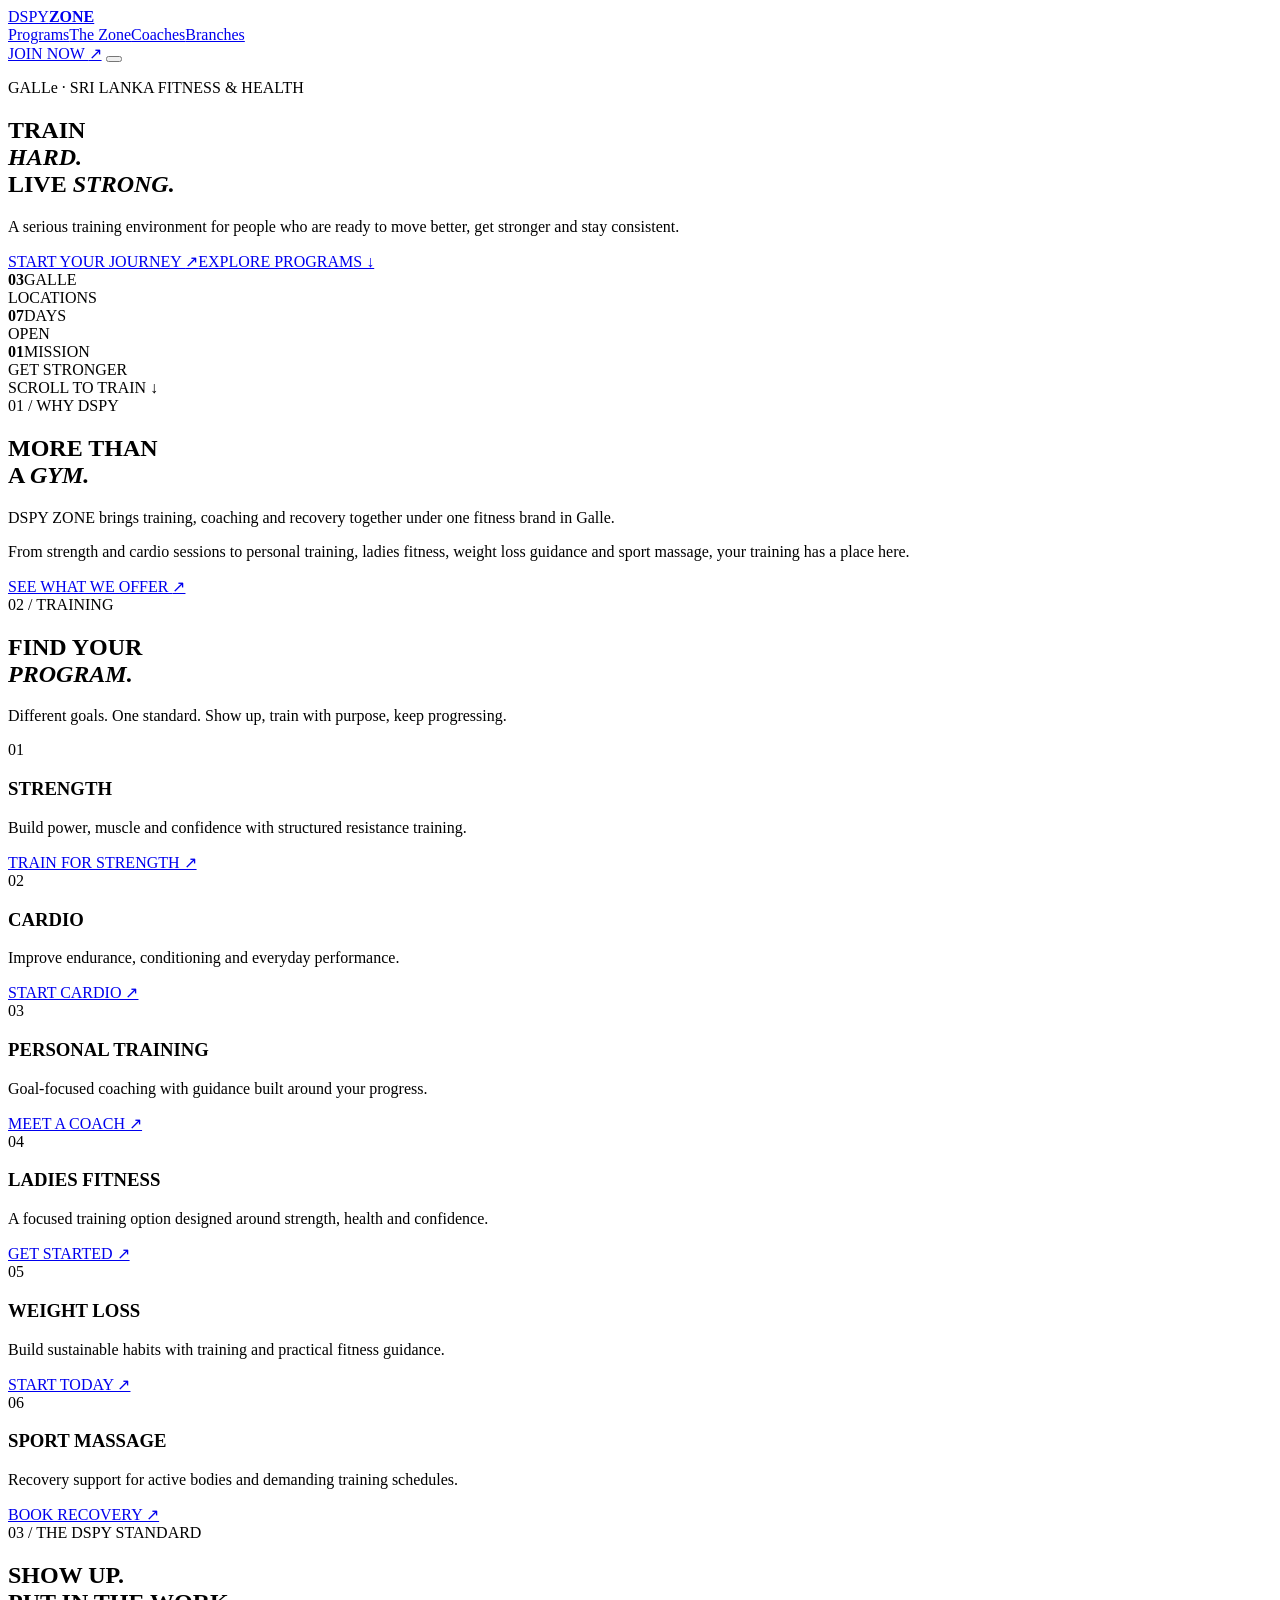
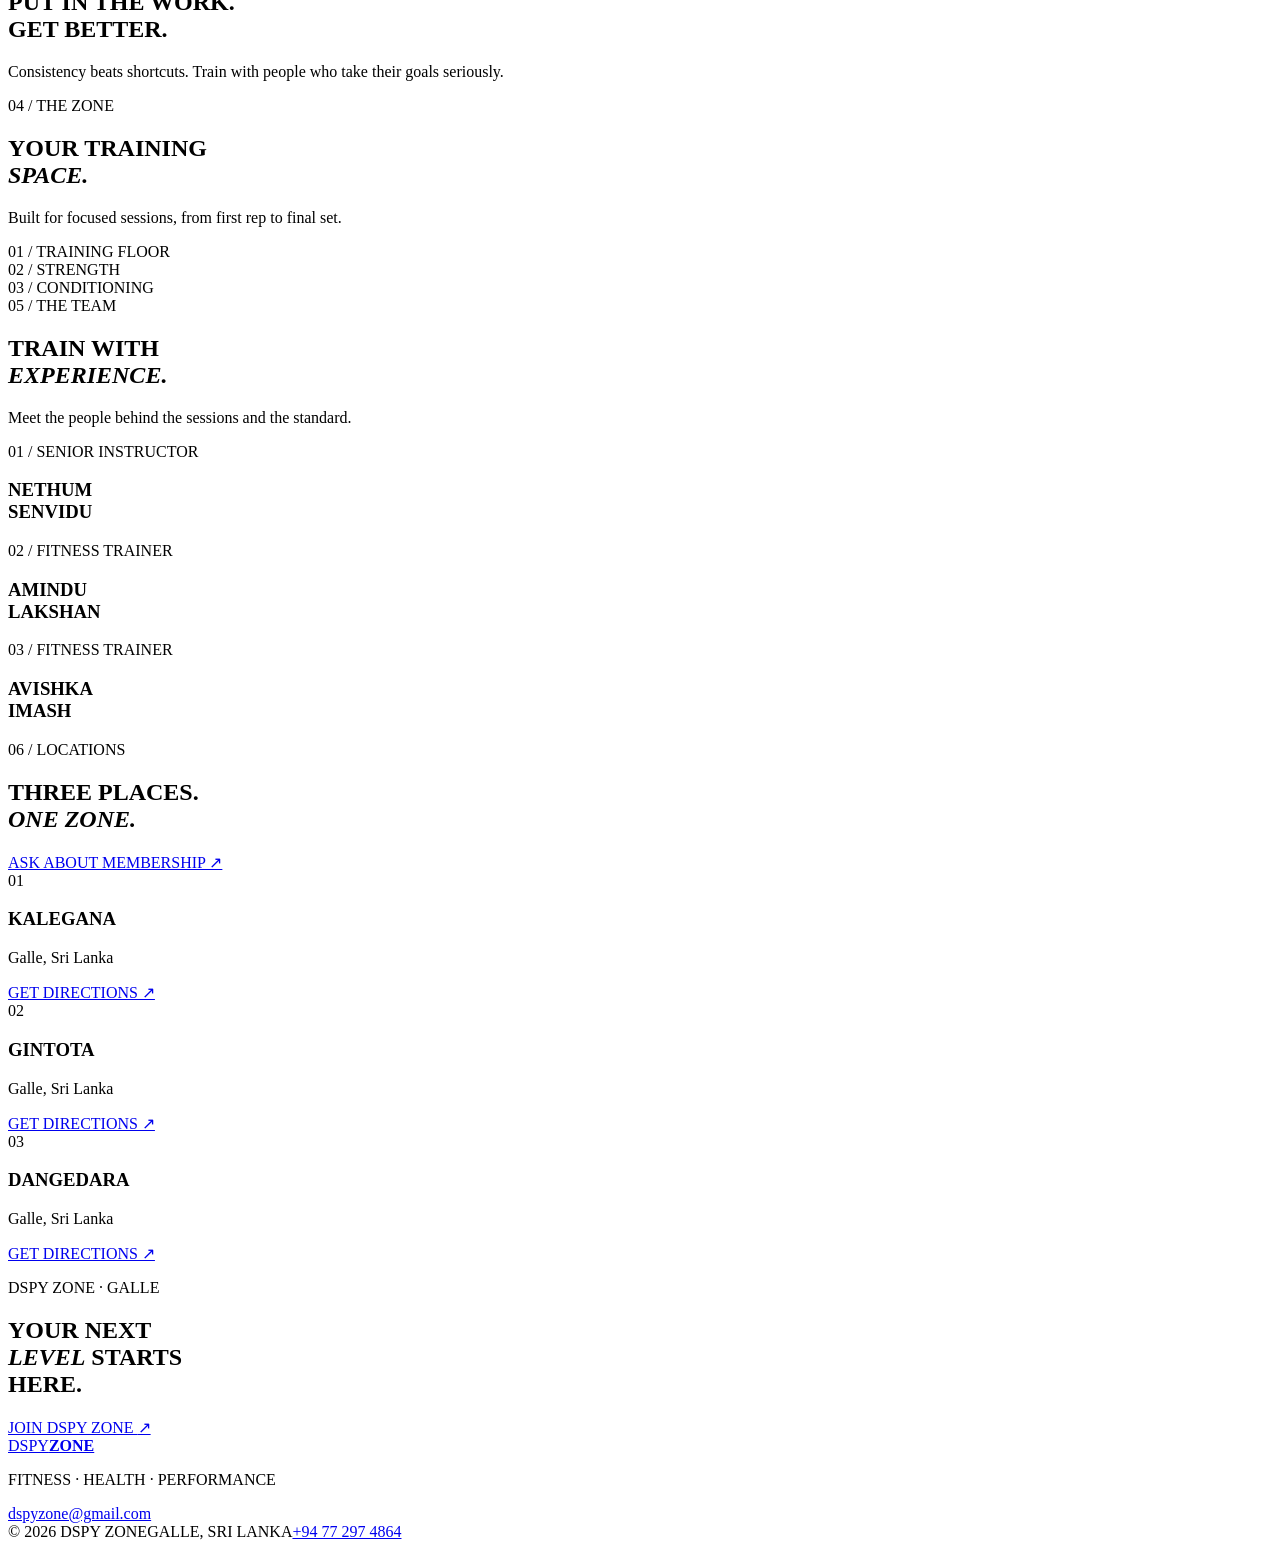
==== index.html @ 20c054a7 "Build DSPY ZONE modern fitness landing page" ====
<!DOCTYPE html>
<html lang="en">
<head>
  <meta charset="UTF-8" />
  <meta name="viewport" content="width=device-width, initial-scale=1.0" />
  <meta name="description" content="DSPY ZONE Fitness & Health Center in Galle. Strength training, personal training, cardio, ladies fitness and recovery." />
  <title>DSPY ZONE | Fitness & Performance</title>
  <link rel="preconnect" href="https://fonts.googleapis.com">
  <link rel="preconnect" href="https://fonts.gstatic.com" crossorigin>
  <link href="https://fonts.googleapis.com/css2?family=Barlow+Condensed:wght@400;500;600;700;800;900&family=Inter:wght@400;500;600;700&display=swap" rel="stylesheet">
  <link rel="stylesheet" href="style.css" />
</head>
<body>
  <header class="nav" id="nav">
    <a class="brand" href="#top" aria-label="DSPY ZONE home"><span>DSPY</span><b>ZONE</b></a>
    <nav class="nav-links" aria-label="Main navigation">
      <a href="#programs">Programs</a><a href="#zone">The Zone</a><a href="#coaches">Coaches</a><a href="#branches">Branches</a>
    </nav>
    <a class="nav-cta" href="https://wa.me/94772974864" target="_blank" rel="noreferrer">JOIN NOW <span>↗</span></a>
    <button class="menu" aria-label="Open menu"><span></span><span></span></button>
  </header>

  <main id="top">
    <section class="hero">
      <div class="hero-image"></div>
      <div class="hero-overlay"></div>
      <div class="hero-content">
        <p class="eyebrow reveal">GALLe · SRI LANKA <span></span> FITNESS & HEALTH</p>
        <h1 class="reveal">TRAIN<br><i>HARD.</i><br>LIVE <i>STRONG.</i></h1>
        <p class="hero-copy reveal">A serious training environment for people who are ready to move better, get stronger and stay consistent.</p>
        <div class="hero-actions reveal"><a class="btn btn-primary" href="https://wa.me/94772974864" target="_blank" rel="noreferrer">START YOUR JOURNEY <span>↗</span></a><a class="text-link" href="#programs">EXPLORE PROGRAMS ↓</a></div>
      </div>
      <div class="hero-bottom reveal">
        <div><strong>03</strong><span>GALLE<br>LOCATIONS</span></div><div><strong>07</strong><span>DAYS<br>OPEN</span></div><div><strong>01</strong><span>MISSION<br>GET STRONGER</span></div>
        <div class="scroll">SCROLL TO TRAIN <span>↓</span></div>
      </div>
    </section>

    <section class="intro section-pad">
      <div class="section-tag">01 / WHY DSPY</div>
      <div class="intro-grid">
        <h2>MORE THAN<br>A <em>GYM.</em></h2>
        <div><p class="lead">DSPY ZONE brings training, coaching and recovery together under one fitness brand in Galle.</p><p>From strength and cardio sessions to personal training, ladies fitness, weight loss guidance and sport massage, your training has a place here.</p><a class="arrow-link" href="#programs">SEE WHAT WE OFFER <span>↗</span></a></div>
      </div>
    </section>

    <section class="programs section-pad" id="programs">
      <div class="section-head"><div><div class="section-tag">02 / TRAINING</div><h2>FIND YOUR<br><em>PROGRAM.</em></h2></div><p>Different goals. One standard. Show up, train with purpose, keep progressing.</p></div>
      <div class="program-grid">
        <article class="program-card featured"><div class="program-bg bg-strength"></div><div class="program-num">01</div><div class="program-info"><h3>STRENGTH</h3><p>Build power, muscle and confidence with structured resistance training.</p><a href="https://wa.me/94772974864" target="_blank" rel="noreferrer">TRAIN FOR STRENGTH ↗</a></div></article>
        <article class="program-card"><div class="program-bg bg-cardio"></div><div class="program-num">02</div><div class="program-info"><h3>CARDIO</h3><p>Improve endurance, conditioning and everyday performance.</p><a href="https://wa.me/94772974864" target="_blank" rel="noreferrer">START CARDIO ↗</a></div></article>
        <article class="program-card"><div class="program-bg bg-personal"></div><div class="program-num">03</div><div class="program-info"><h3>PERSONAL TRAINING</h3><p>Goal-focused coaching with guidance built around your progress.</p><a href="https://wa.me/94772974864" target="_blank" rel="noreferrer">MEET A COACH ↗</a></div></article>
        <article class="program-card"><div class="program-bg bg-ladies"></div><div class="program-num">04</div><div class="program-info"><h3>LADIES FITNESS</h3><p>A focused training option designed around strength, health and confidence.</p><a href="https://wa.me/94772974864" target="_blank" rel="noreferrer">GET STARTED ↗</a></div></article>
        <article class="program-card"><div class="program-bg bg-weight"></div><div class="program-num">05</div><div class="program-info"><h3>WEIGHT LOSS</h3><p>Build sustainable habits with training and practical fitness guidance.</p><a href="https://wa.me/94772974864" target="_blank" rel="noreferrer">START TODAY ↗</a></div></article>
        <article class="program-card"><div class="program-bg bg-recovery"></div><div class="program-num">06</div><div class="program-info"><h3>SPORT MASSAGE</h3><p>Recovery support for active bodies and demanding training schedules.</p><a href="https://wa.me/94772974864" target="_blank" rel="noreferrer">BOOK RECOVERY ↗</a></div></article>
      </div>
    </section>

    <section class="manifesto"><div class="manifesto-inner"><div class="section-tag">03 / THE DSPY STANDARD</div><h2>SHOW UP.<br><span>PUT IN THE WORK.</span><br>GET BETTER.</h2><div class="manifesto-line"></div><p>Consistency beats shortcuts. Train with people who take their goals seriously.</p></div></section>

    <section class="zone section-pad" id="zone">
      <div class="section-head"><div><div class="section-tag">04 / THE ZONE</div><h2>YOUR TRAINING<br><em>SPACE.</em></h2></div><p>Built for focused sessions, from first rep to final set.</p></div>
      <div class="gallery"><div class="gallery-large image-gym-1"><span>01 / TRAINING FLOOR</span></div><div class="gallery-small image-gym-2"><span>02 / STRENGTH</span></div><div class="gallery-small image-gym-3"><span>03 / CONDITIONING</span></div></div>
    </section>

    <section class="coaches section-pad" id="coaches">
      <div class="section-head"><div><div class="section-tag">05 / THE TEAM</div><h2>TRAIN WITH<br><em>EXPERIENCE.</em></h2></div><p>Meet the people behind the sessions and the standard.</p></div>
      <div class="coach-grid">
        <article class="coach"><div class="coach-img coach-1"></div><div class="coach-meta"><span>01 / SENIOR INSTRUCTOR</span><h3>NETHUM<br>SENVIDU</h3></div></article>
        <article class="coach"><div class="coach-img coach-2"></div><div class="coach-meta"><span>02 / FITNESS TRAINER</span><h3>AMINDU<br>LAKSHAN</h3></div></article>
        <article class="coach"><div class="coach-img coach-3"></div><div class="coach-meta"><span>03 / FITNESS TRAINER</span><h3>AVISHKA<br>IMASH</h3></div></article>
      </div>
    </section>

    <section class="locations section-pad" id="branches"><div class="section-tag">06 / LOCATIONS</div><div class="locations-head"><h2>THREE PLACES.<br><em>ONE ZONE.</em></h2><a class="btn btn-primary" href="https://wa.me/94772974864" target="_blank" rel="noreferrer">ASK ABOUT MEMBERSHIP ↗</a></div><div class="location-list"><div><span>01</span><h3>KALEGANA</h3><p>Galle, Sri Lanka</p><a href="https://www.google.com/maps/search/?api=1&query=DSPY%20ZONE%20Kalegana%20Galle" target="_blank" rel="noreferrer">GET DIRECTIONS ↗</a></div><div><span>02</span><h3>GINTOTA</h3><p>Galle, Sri Lanka</p><a href="https://www.google.com/maps/search/?api=1&query=DSPY%20ZONE%20Gintota%20Galle" target="_blank" rel="noreferrer">GET DIRECTIONS ↗</a></div><div><span>03</span><h3>DANGEDARA</h3><p>Galle, Sri Lanka</p><a href="https://www.google.com/maps/search/?api=1&query=DSPY%20ZONE%20Dangedara%20Galle" target="_blank" rel="noreferrer">GET DIRECTIONS ↗</a></div></div></section>

    <section class="cta"><div class="cta-bg"></div><div class="cta-inner"><p class="eyebrow">DSPY ZONE · GALLE</p><h2>YOUR NEXT<br><em>LEVEL</em> STARTS<br>HERE.</h2><a class="btn btn-primary" href="https://wa.me/94772974864" target="_blank" rel="noreferrer">JOIN DSPY ZONE <span>↗</span></a></div></section>
  </main>

  <footer><div class="footer-top"><a class="brand" href="#top"><span>DSPY</span><b>ZONE</b></a><p>FITNESS · HEALTH · PERFORMANCE</p><a href="mailto:dspyzone@gmail.com">dspyzone@gmail.com</a></div><div class="footer-bottom"><span>© 2026 DSPY ZONE</span><span>GALLE, SRI LANKA</span><a href="tel:+94772974864">+94 77 297 4864</a></div></footer>
  <script src="script.js"></script>
</body>
</html>
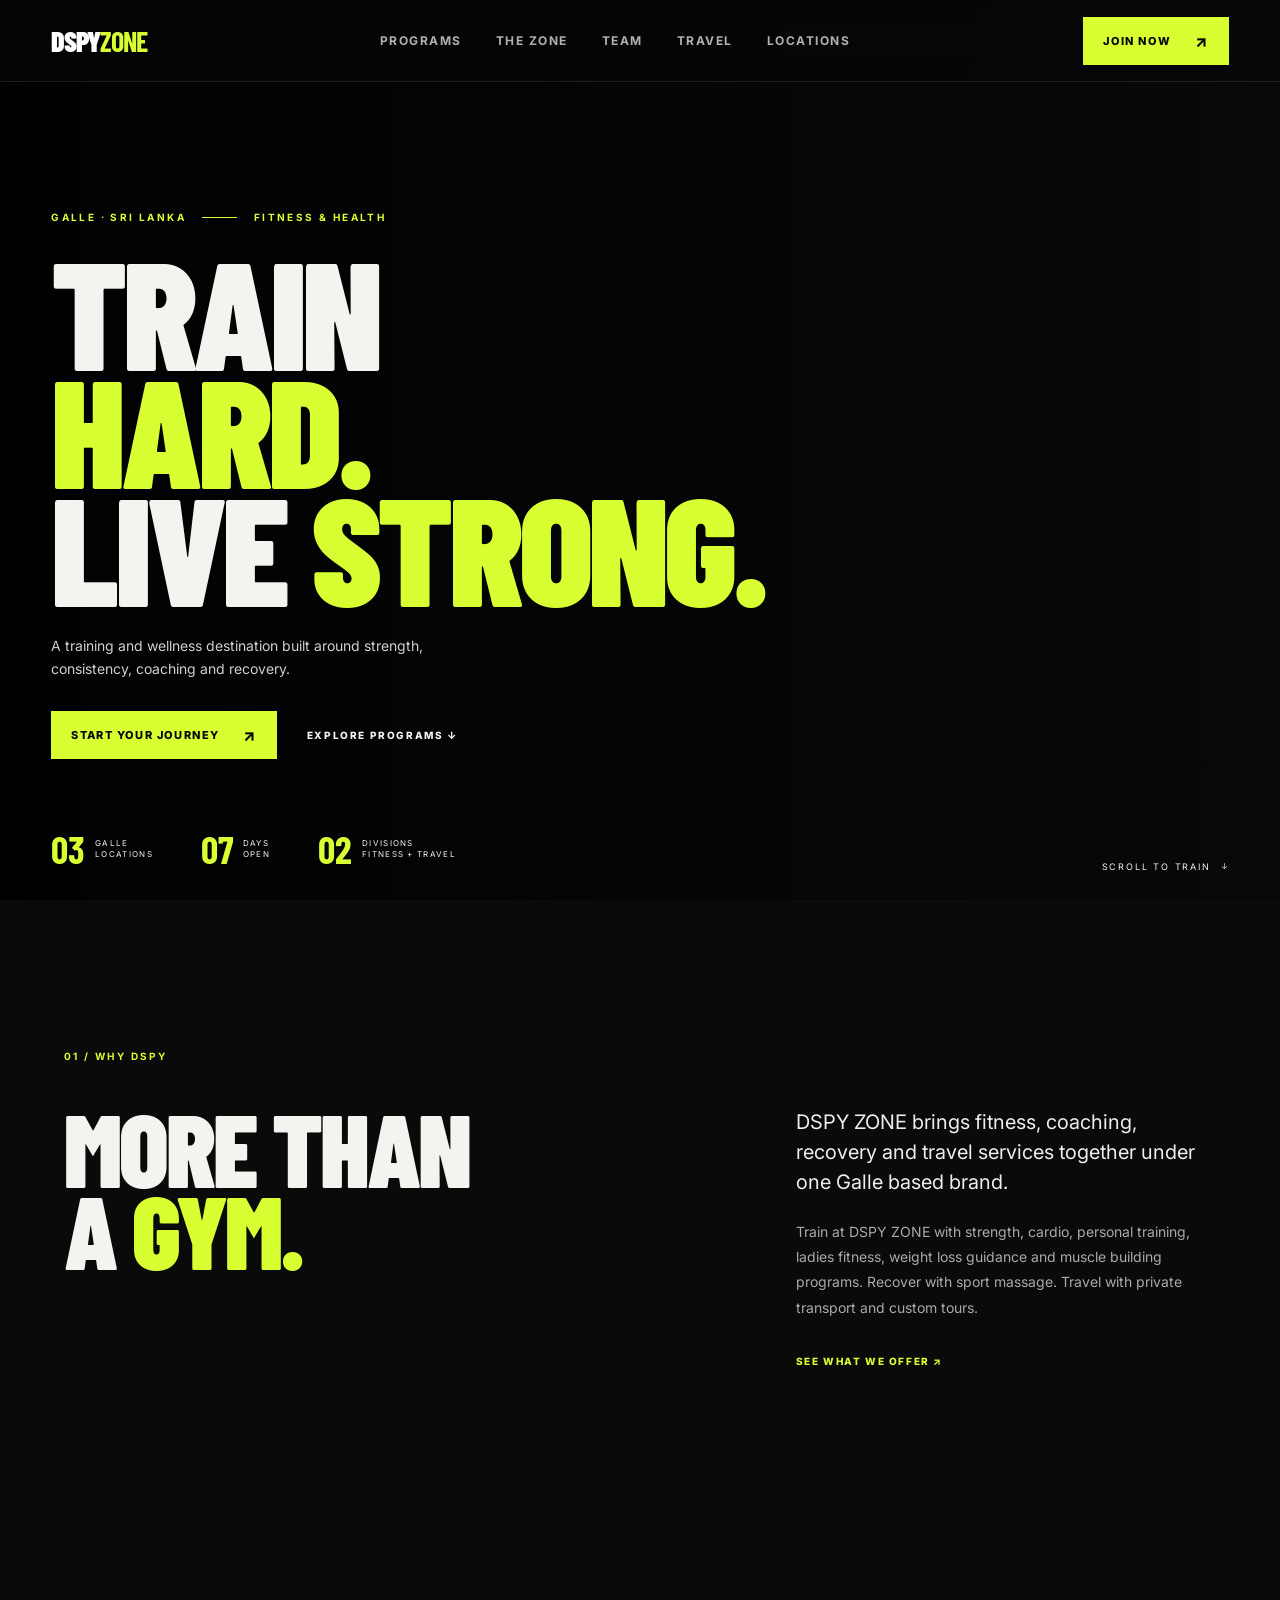
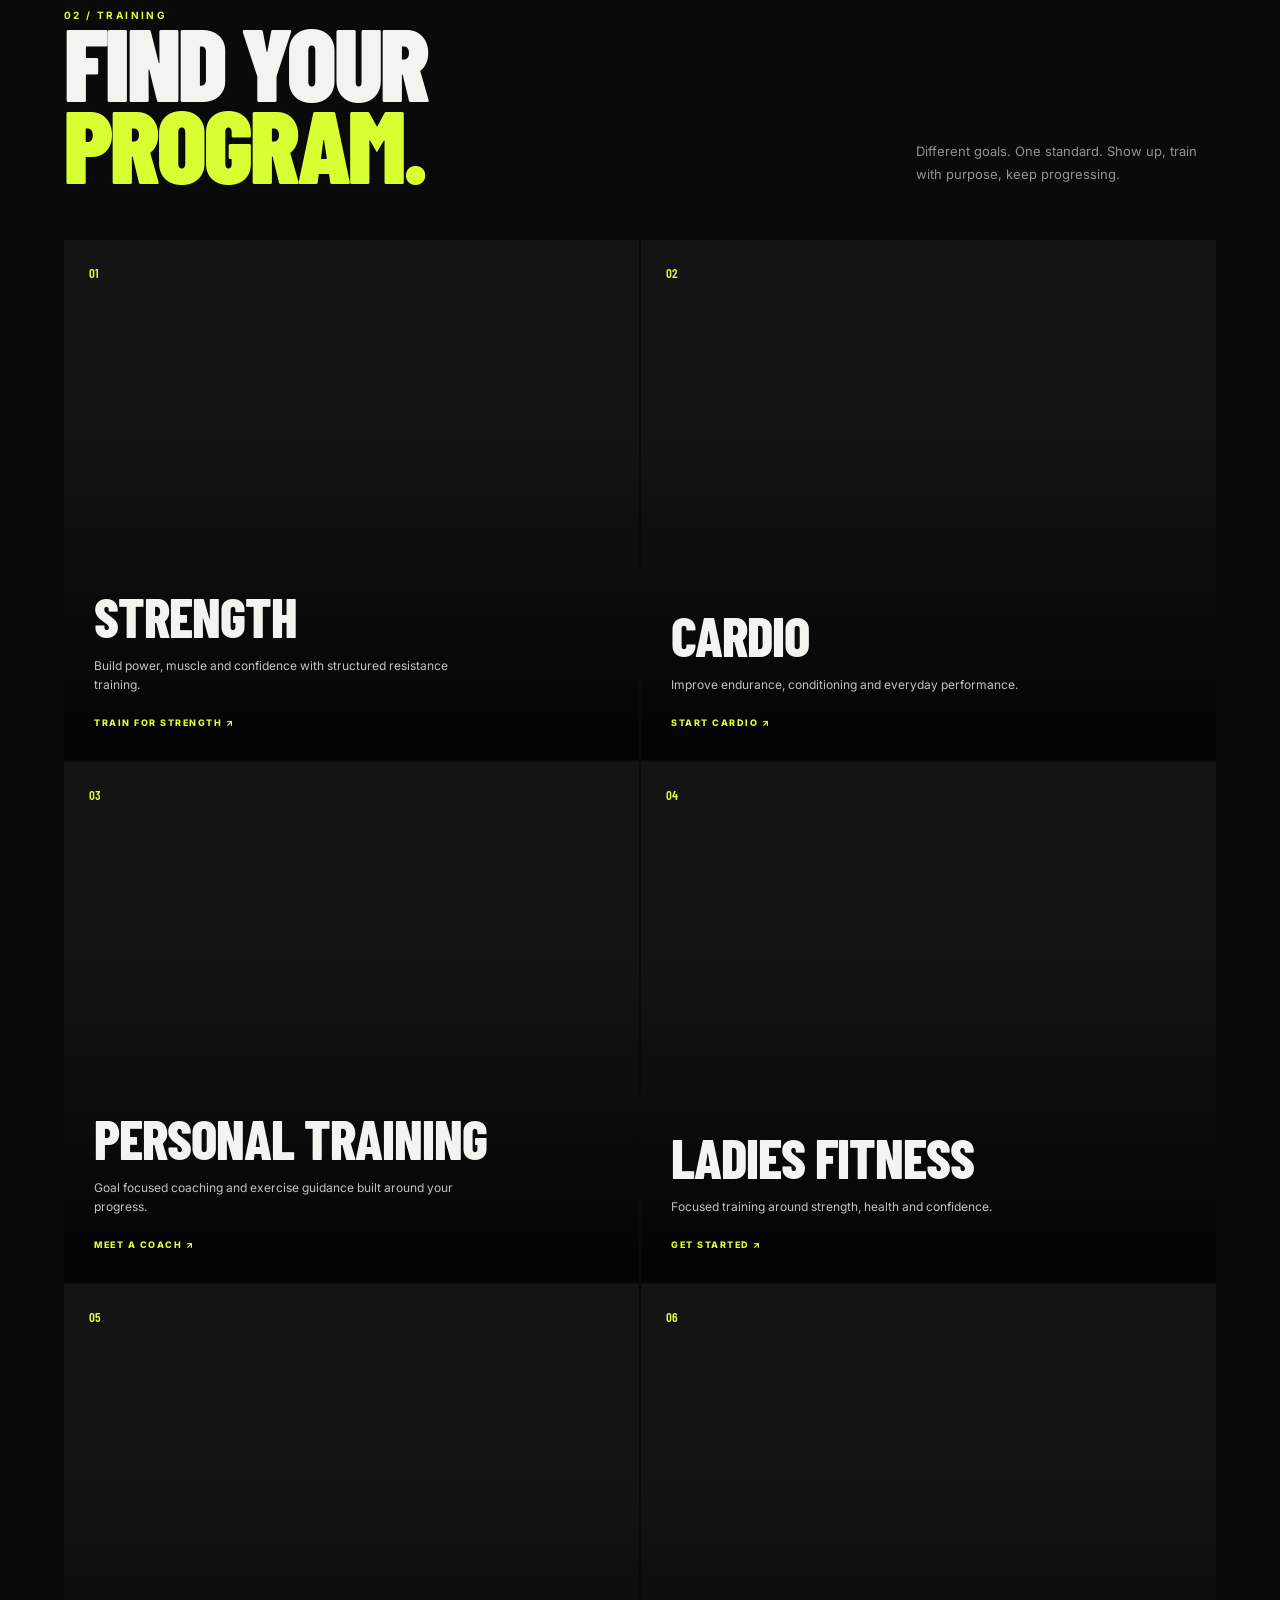
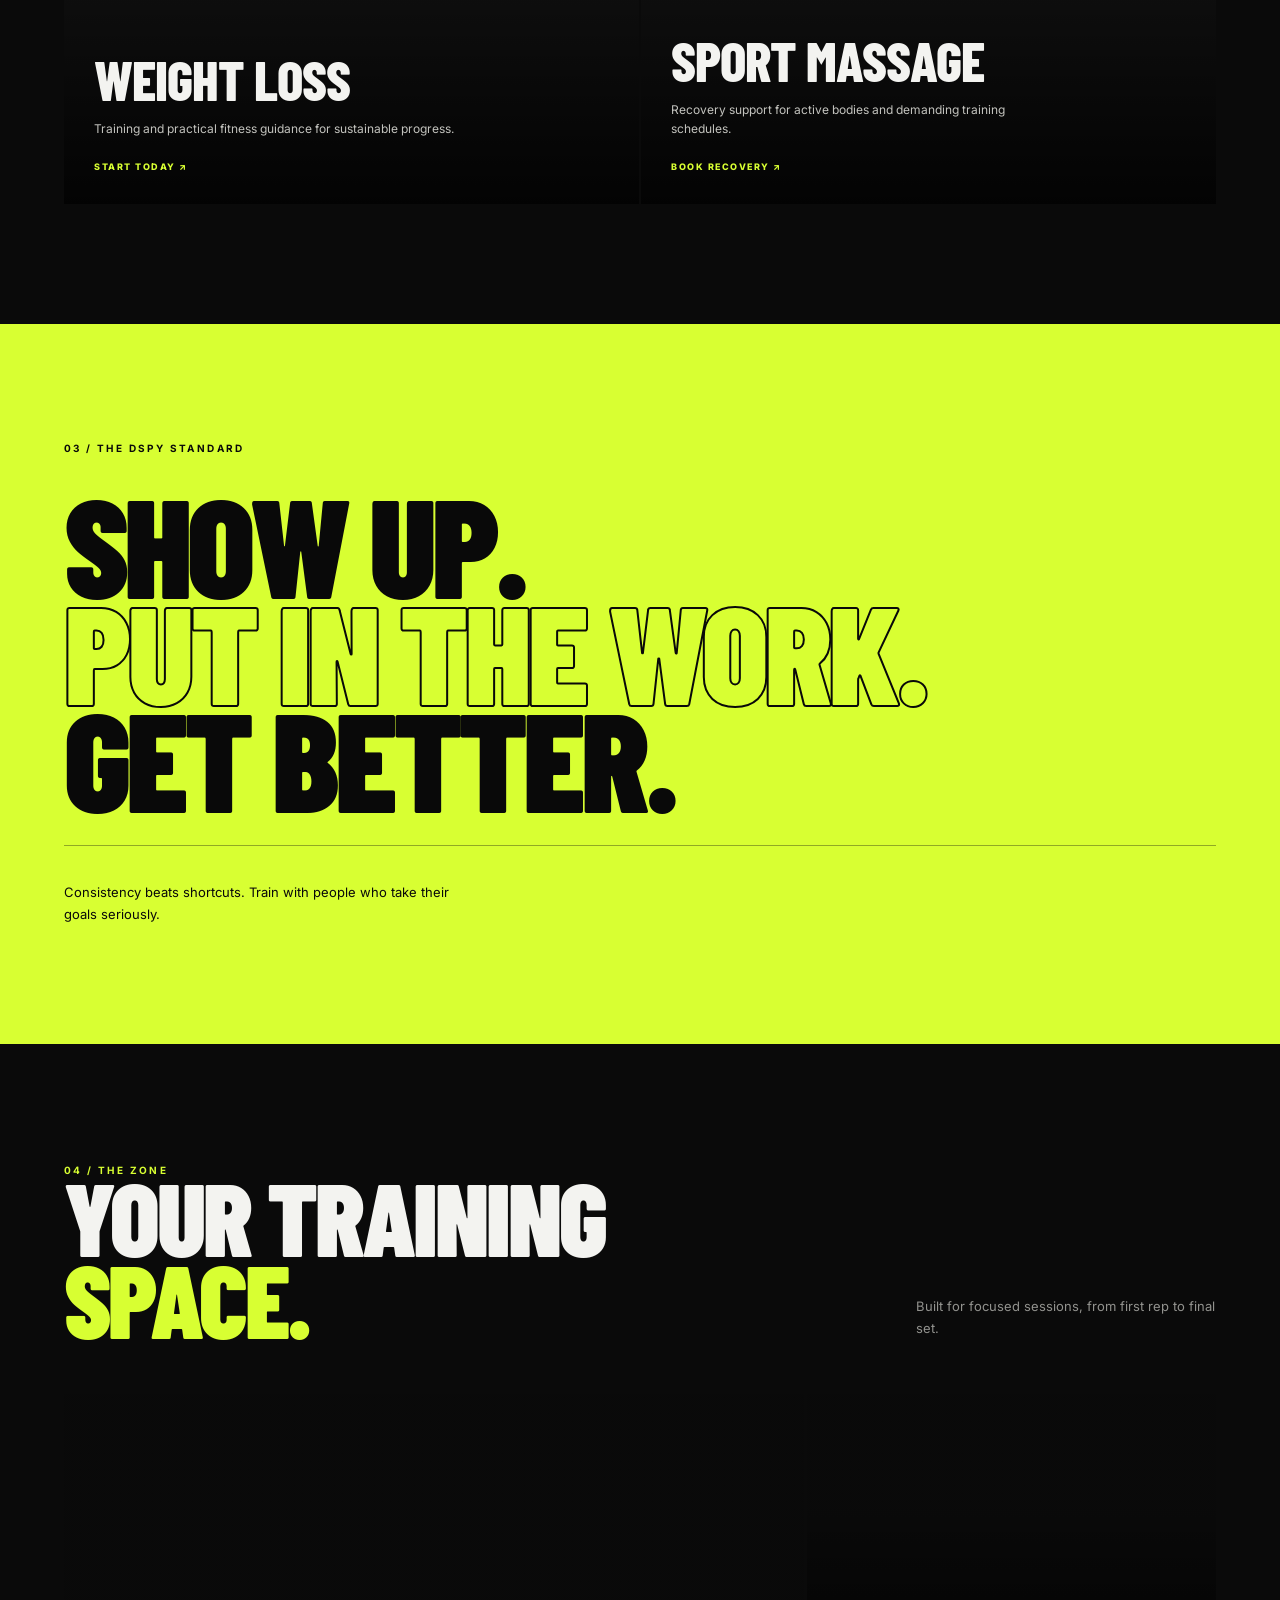
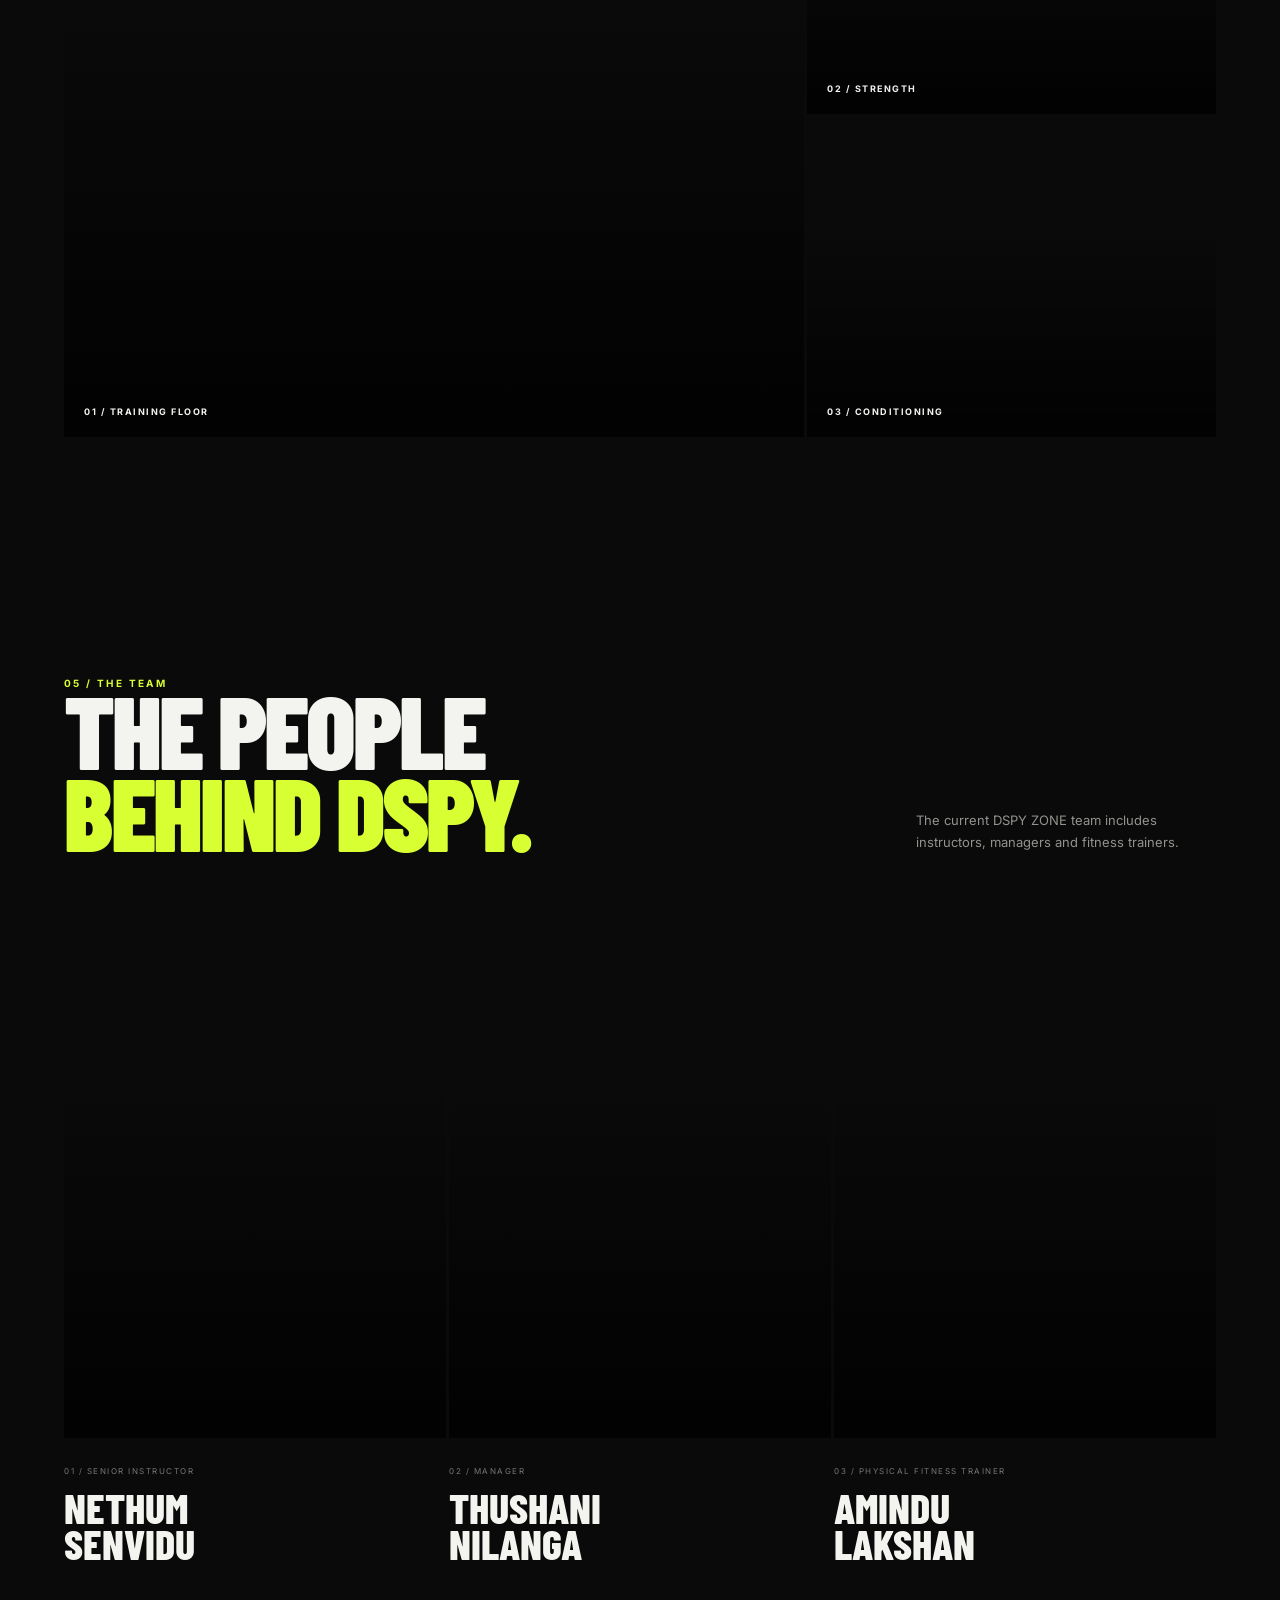
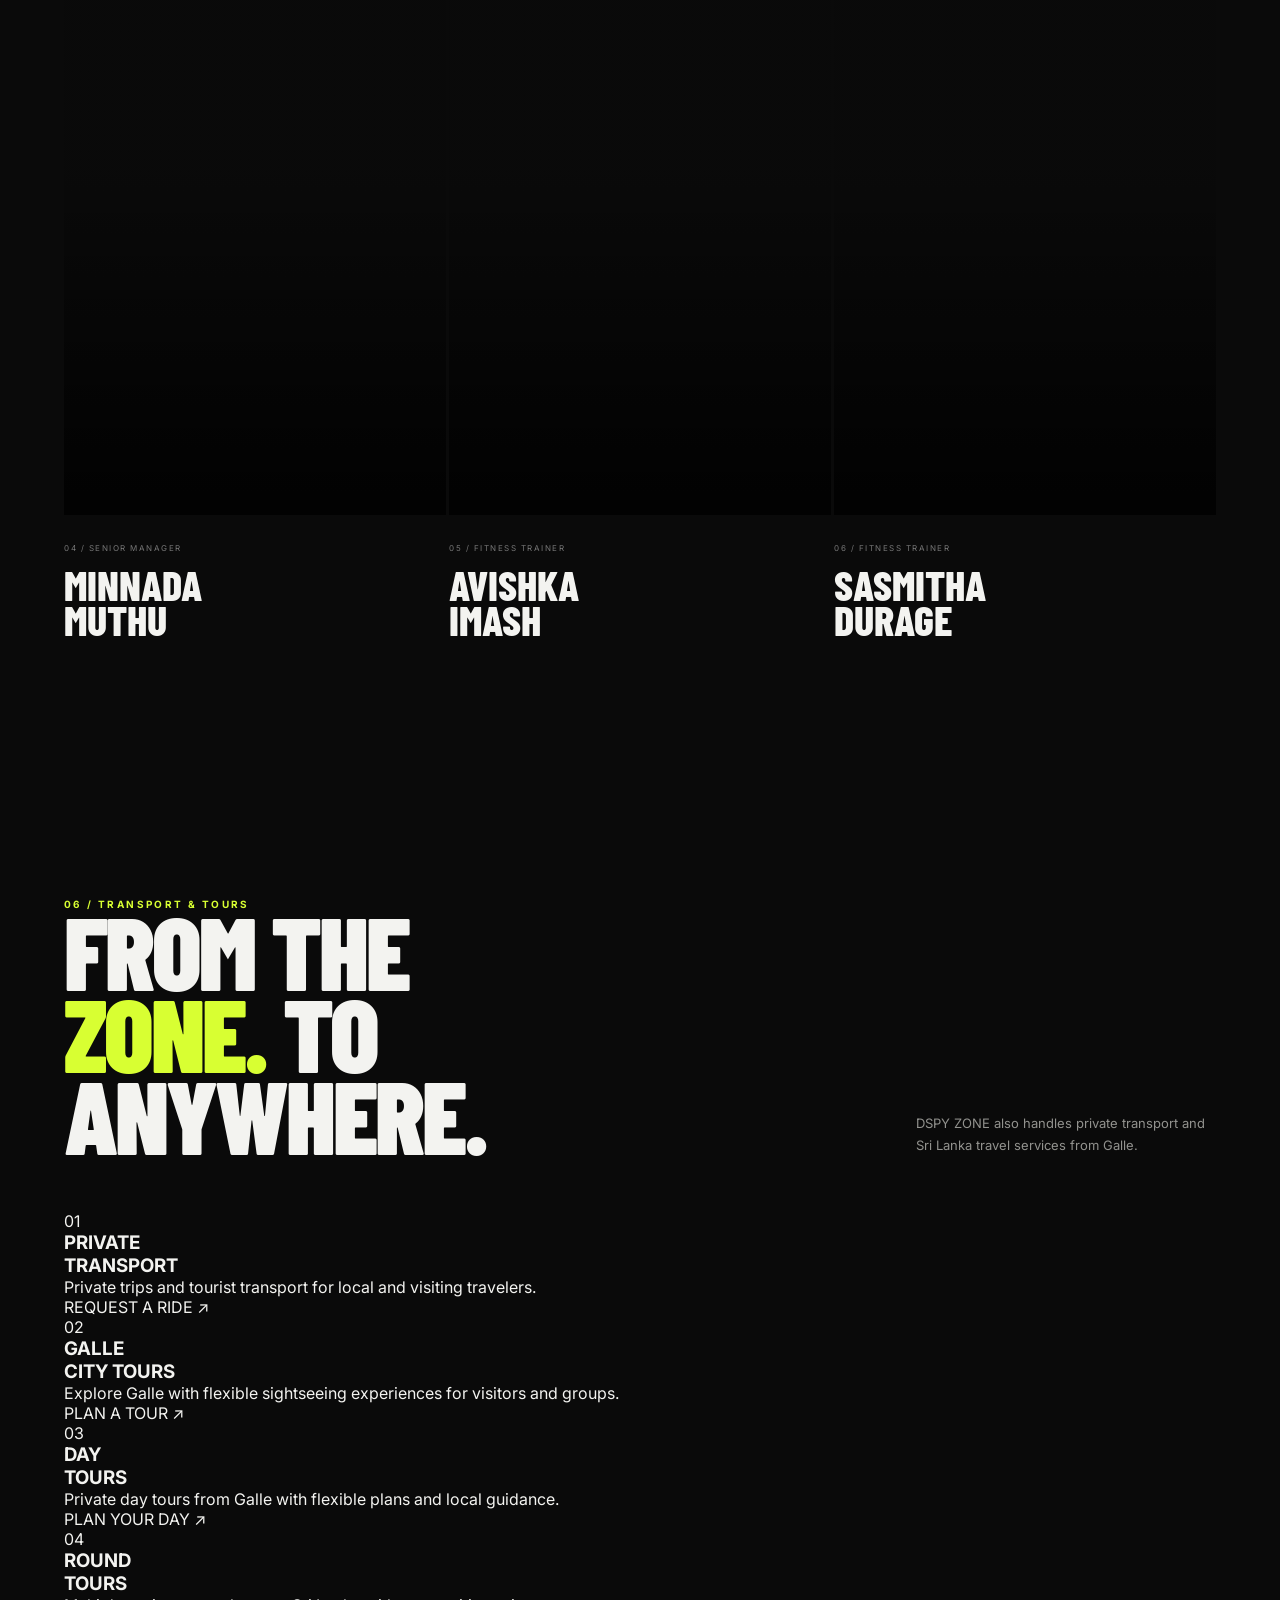
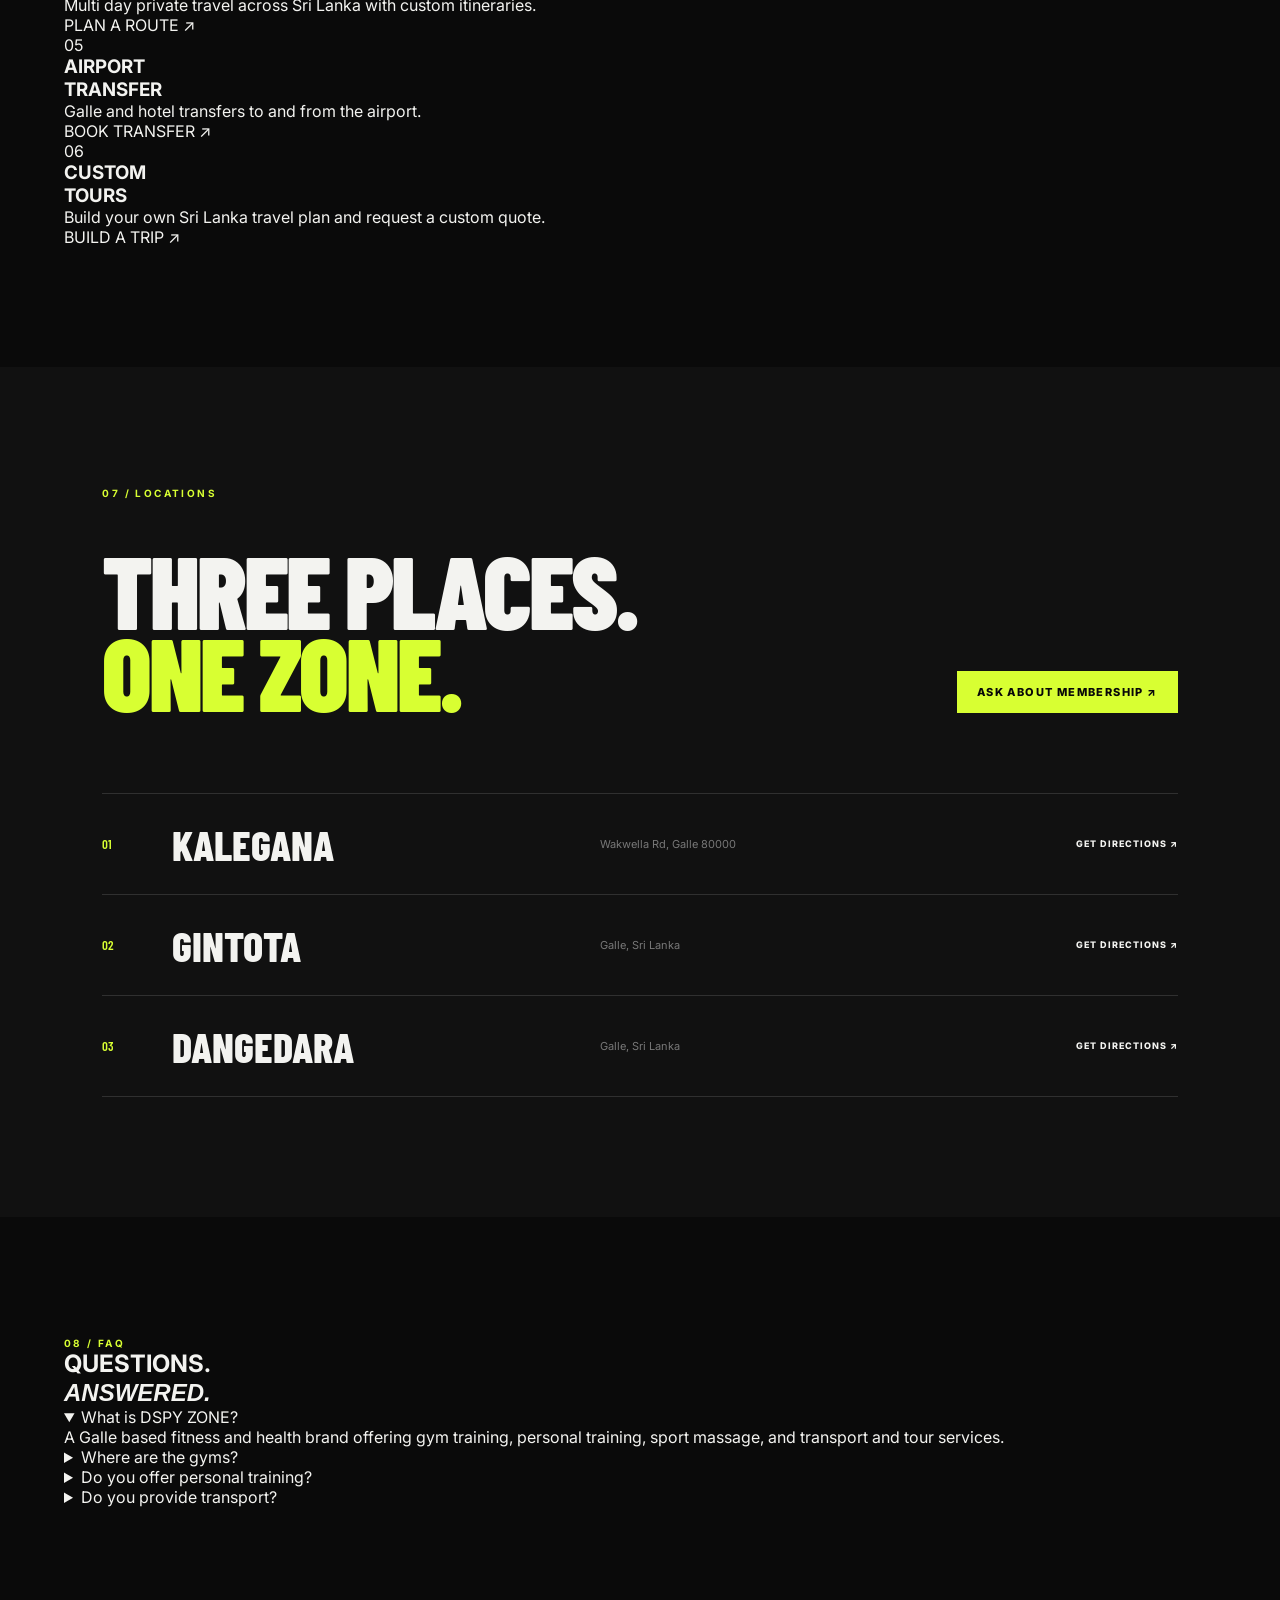
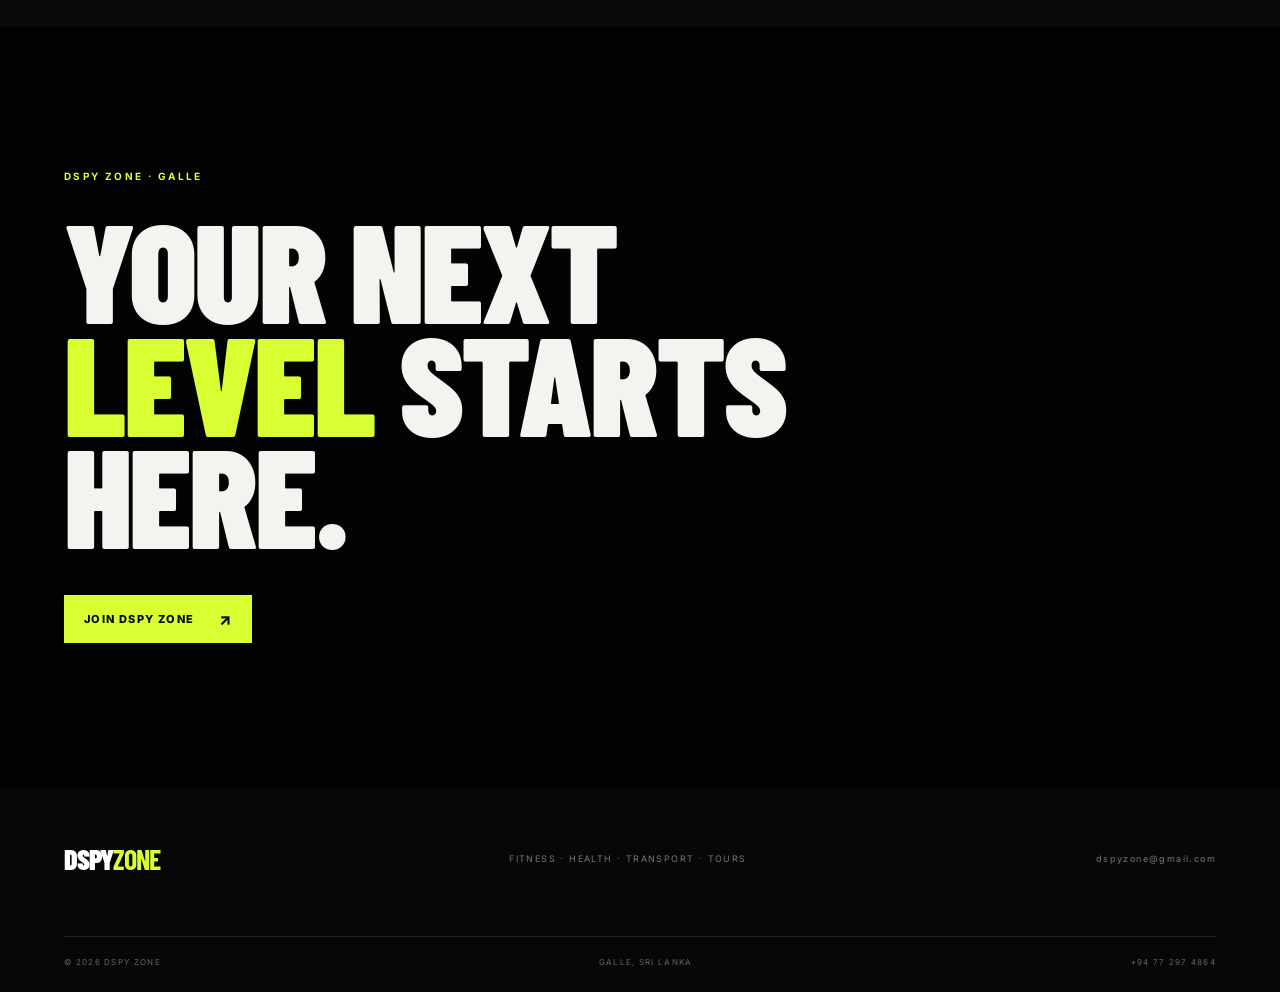
==== commit 8623256b: "Expand DSPY ZONE redesign with verified services, team and travel division" ====
--- a/index.html
+++ b/index.html
@@ -3,8 +3,8 @@
 <head>
   <meta charset="UTF-8" />
   <meta name="viewport" content="width=device-width, initial-scale=1.0" />
-  <meta name="description" content="DSPY ZONE Fitness & Health Center in Galle. Strength training, personal training, cardio, ladies fitness and recovery." />
-  <title>DSPY ZONE | Fitness & Performance</title>
+  <meta name="description" content="DSPY ZONE Fitness & Health Solution Center in Galle. Gym training, personal training, sport massage, transport and tours." />
+  <title>DSPY ZONE | Fitness, Health & Travel</title>
   <link rel="preconnect" href="https://fonts.googleapis.com">
   <link rel="preconnect" href="https://fonts.gstatic.com" crossorigin>
   <link href="https://fonts.googleapis.com/css2?family=Barlow+Condensed:wght@400;500;600;700;800;900&family=Inter:wght@400;500;600;700&display=swap" rel="stylesheet">
@@ -14,7 +14,7 @@
   <header class="nav" id="nav">
     <a class="brand" href="#top" aria-label="DSPY ZONE home"><span>DSPY</span><b>ZONE</b></a>
     <nav class="nav-links" aria-label="Main navigation">
-      <a href="#programs">Programs</a><a href="#zone">The Zone</a><a href="#coaches">Coaches</a><a href="#branches">Branches</a>
+      <a href="#programs">Programs</a><a href="#zone">The Zone</a><a href="#coaches">Team</a><a href="#travel">Travel</a><a href="#branches">Locations</a>
     </nav>
     <a class="nav-cta" href="https://wa.me/94772974864" target="_blank" rel="noreferrer">JOIN NOW <span>↗</span></a>
     <button class="menu" aria-label="Open menu"><span></span><span></span></button>
@@ -22,26 +22,19 @@
 
   <main id="top">
     <section class="hero">
-      <div class="hero-image"></div>
-      <div class="hero-overlay"></div>
+      <div class="hero-image"></div><div class="hero-overlay"></div>
       <div class="hero-content">
-        <p class="eyebrow reveal">GALLe · SRI LANKA <span></span> FITNESS & HEALTH</p>
+        <p class="eyebrow reveal">GALLE · SRI LANKA <span></span> FITNESS & HEALTH</p>
         <h1 class="reveal">TRAIN<br><i>HARD.</i><br>LIVE <i>STRONG.</i></h1>
-        <p class="hero-copy reveal">A serious training environment for people who are ready to move better, get stronger and stay consistent.</p>
+        <p class="hero-copy reveal">A training and wellness destination built around strength, consistency, coaching and recovery.</p>
         <div class="hero-actions reveal"><a class="btn btn-primary" href="https://wa.me/94772974864" target="_blank" rel="noreferrer">START YOUR JOURNEY <span>↗</span></a><a class="text-link" href="#programs">EXPLORE PROGRAMS ↓</a></div>
       </div>
-      <div class="hero-bottom reveal">
-        <div><strong>03</strong><span>GALLE<br>LOCATIONS</span></div><div><strong>07</strong><span>DAYS<br>OPEN</span></div><div><strong>01</strong><span>MISSION<br>GET STRONGER</span></div>
-        <div class="scroll">SCROLL TO TRAIN <span>↓</span></div>
-      </div>
+      <div class="hero-bottom reveal"><div><strong>03</strong><span>GALLE<br>LOCATIONS</span></div><div><strong>07</strong><span>DAYS<br>OPEN</span></div><div><strong>02</strong><span>DIVISIONS<br>FITNESS + TRAVEL</span></div><div class="scroll">SCROLL TO TRAIN <span>↓</span></div></div>
     </section>
 
     <section class="intro section-pad">
       <div class="section-tag">01 / WHY DSPY</div>
-      <div class="intro-grid">
-        <h2>MORE THAN<br>A <em>GYM.</em></h2>
-        <div><p class="lead">DSPY ZONE brings training, coaching and recovery together under one fitness brand in Galle.</p><p>From strength and cardio sessions to personal training, ladies fitness, weight loss guidance and sport massage, your training has a place here.</p><a class="arrow-link" href="#programs">SEE WHAT WE OFFER <span>↗</span></a></div>
-      </div>
+      <div class="intro-grid"><h2>MORE THAN<br>A <em>GYM.</em></h2><div><p class="lead">DSPY ZONE brings fitness, coaching, recovery and travel services together under one Galle based brand.</p><p>Train at DSPY ZONE with strength, cardio, personal training, ladies fitness, weight loss guidance and muscle building programs. Recover with sport massage. Travel with private transport and custom tours.</p><a class="arrow-link" href="#programs">SEE WHAT WE OFFER <span>↗</span></a></div></div>
     </section>
 
     <section class="programs section-pad" id="programs">
@@ -49,9 +42,9 @@
       <div class="program-grid">
         <article class="program-card featured"><div class="program-bg bg-strength"></div><div class="program-num">01</div><div class="program-info"><h3>STRENGTH</h3><p>Build power, muscle and confidence with structured resistance training.</p><a href="https://wa.me/94772974864" target="_blank" rel="noreferrer">TRAIN FOR STRENGTH ↗</a></div></article>
         <article class="program-card"><div class="program-bg bg-cardio"></div><div class="program-num">02</div><div class="program-info"><h3>CARDIO</h3><p>Improve endurance, conditioning and everyday performance.</p><a href="https://wa.me/94772974864" target="_blank" rel="noreferrer">START CARDIO ↗</a></div></article>
-        <article class="program-card"><div class="program-bg bg-personal"></div><div class="program-num">03</div><div class="program-info"><h3>PERSONAL TRAINING</h3><p>Goal-focused coaching with guidance built around your progress.</p><a href="https://wa.me/94772974864" target="_blank" rel="noreferrer">MEET A COACH ↗</a></div></article>
-        <article class="program-card"><div class="program-bg bg-ladies"></div><div class="program-num">04</div><div class="program-info"><h3>LADIES FITNESS</h3><p>A focused training option designed around strength, health and confidence.</p><a href="https://wa.me/94772974864" target="_blank" rel="noreferrer">GET STARTED ↗</a></div></article>
-        <article class="program-card"><div class="program-bg bg-weight"></div><div class="program-num">05</div><div class="program-info"><h3>WEIGHT LOSS</h3><p>Build sustainable habits with training and practical fitness guidance.</p><a href="https://wa.me/94772974864" target="_blank" rel="noreferrer">START TODAY ↗</a></div></article>
+        <article class="program-card"><div class="program-bg bg-personal"></div><div class="program-num">03</div><div class="program-info"><h3>PERSONAL TRAINING</h3><p>Goal focused coaching and exercise guidance built around your progress.</p><a href="https://wa.me/94772974864" target="_blank" rel="noreferrer">MEET A COACH ↗</a></div></article>
+        <article class="program-card"><div class="program-bg bg-ladies"></div><div class="program-num">04</div><div class="program-info"><h3>LADIES FITNESS</h3><p>Focused training around strength, health and confidence.</p><a href="https://wa.me/94772974864" target="_blank" rel="noreferrer">GET STARTED ↗</a></div></article>
+        <article class="program-card"><div class="program-bg bg-weight"></div><div class="program-num">05</div><div class="program-info"><h3>WEIGHT LOSS</h3><p>Training and practical fitness guidance for sustainable progress.</p><a href="https://wa.me/94772974864" target="_blank" rel="noreferrer">START TODAY ↗</a></div></article>
         <article class="program-card"><div class="program-bg bg-recovery"></div><div class="program-num">06</div><div class="program-info"><h3>SPORT MASSAGE</h3><p>Recovery support for active bodies and demanding training schedules.</p><a href="https://wa.me/94772974864" target="_blank" rel="noreferrer">BOOK RECOVERY ↗</a></div></article>
       </div>
     </section>
@@ -64,20 +57,37 @@
     </section>
 
     <section class="coaches section-pad" id="coaches">
-      <div class="section-head"><div><div class="section-tag">05 / THE TEAM</div><h2>TRAIN WITH<br><em>EXPERIENCE.</em></h2></div><p>Meet the people behind the sessions and the standard.</p></div>
+      <div class="section-head"><div><div class="section-tag">05 / THE TEAM</div><h2>THE PEOPLE<br><em>BEHIND DSPY.</em></h2></div><p>The current DSPY ZONE team includes instructors, managers and fitness trainers.</p></div>
       <div class="coach-grid">
         <article class="coach"><div class="coach-img coach-1"></div><div class="coach-meta"><span>01 / SENIOR INSTRUCTOR</span><h3>NETHUM<br>SENVIDU</h3></div></article>
-        <article class="coach"><div class="coach-img coach-2"></div><div class="coach-meta"><span>02 / FITNESS TRAINER</span><h3>AMINDU<br>LAKSHAN</h3></div></article>
-        <article class="coach"><div class="coach-img coach-3"></div><div class="coach-meta"><span>03 / FITNESS TRAINER</span><h3>AVISHKA<br>IMASH</h3></div></article>
+        <article class="coach"><div class="coach-img coach-2"></div><div class="coach-meta"><span>02 / MANAGER</span><h3>THUSHANI<br>NILANGA</h3></div></article>
+        <article class="coach"><div class="coach-img coach-3"></div><div class="coach-meta"><span>03 / PHYSICAL FITNESS TRAINER</span><h3>AMINDU<br>LAKSHAN</h3></div></article>
+        <article class="coach"><div class="coach-img coach-4"></div><div class="coach-meta"><span>04 / SENIOR MANAGER</span><h3>MINNADA<br>MUTHU</h3></div></article>
+        <article class="coach"><div class="coach-img coach-5"></div><div class="coach-meta"><span>05 / FITNESS TRAINER</span><h3>AVISHKA<br>IMASH</h3></div></article>
+        <article class="coach"><div class="coach-img coach-6"></div><div class="coach-meta"><span>06 / FITNESS TRAINER</span><h3>SASMITHA<br>DURAGE</h3></div></article>
       </div>
     </section>
 
-    <section class="locations section-pad" id="branches"><div class="section-tag">06 / LOCATIONS</div><div class="locations-head"><h2>THREE PLACES.<br><em>ONE ZONE.</em></h2><a class="btn btn-primary" href="https://wa.me/94772974864" target="_blank" rel="noreferrer">ASK ABOUT MEMBERSHIP ↗</a></div><div class="location-list"><div><span>01</span><h3>KALEGANA</h3><p>Galle, Sri Lanka</p><a href="https://www.google.com/maps/search/?api=1&query=DSPY%20ZONE%20Kalegana%20Galle" target="_blank" rel="noreferrer">GET DIRECTIONS ↗</a></div><div><span>02</span><h3>GINTOTA</h3><p>Galle, Sri Lanka</p><a href="https://www.google.com/maps/search/?api=1&query=DSPY%20ZONE%20Gintota%20Galle" target="_blank" rel="noreferrer">GET DIRECTIONS ↗</a></div><div><span>03</span><h3>DANGEDARA</h3><p>Galle, Sri Lanka</p><a href="https://www.google.com/maps/search/?api=1&query=DSPY%20ZONE%20Dangedara%20Galle" target="_blank" rel="noreferrer">GET DIRECTIONS ↗</a></div></div></section>
+    <section class="travel section-pad" id="travel">
+      <div class="section-head"><div><div class="section-tag">06 / TRANSPORT & TOURS</div><h2>FROM THE<br><em>ZONE.</em> TO<br>ANYWHERE.</h2></div><p>DSPY ZONE also handles private transport and Sri Lanka travel services from Galle.</p></div>
+      <div class="travel-grid">
+        <article><span>01</span><h3>PRIVATE<br>TRANSPORT</h3><p>Private trips and tourist transport for local and visiting travelers.</p><a href="mailto:dspyzone@gmail.com">REQUEST A RIDE ↗</a></article>
+        <article><span>02</span><h3>GALLE<br>CITY TOURS</h3><p>Explore Galle with flexible sightseeing experiences for visitors and groups.</p><a href="mailto:dspyzone@gmail.com">PLAN A TOUR ↗</a></article>
+        <article><span>03</span><h3>DAY<br>TOURS</h3><p>Private day tours from Galle with flexible plans and local guidance.</p><a href="mailto:dspyzone@gmail.com">PLAN YOUR DAY ↗</a></article>
+        <article><span>04</span><h3>ROUND<br>TOURS</h3><p>Multi day private travel across Sri Lanka with custom itineraries.</p><a href="mailto:dspyzone@gmail.com">PLAN A ROUTE ↗</a></article>
+        <article><span>05</span><h3>AIRPORT<br>TRANSFER</h3><p>Galle and hotel transfers to and from the airport.</p><a href="mailto:dspyzone@gmail.com">BOOK TRANSFER ↗</a></article>
+        <article><span>06</span><h3>CUSTOM<br>TOURS</h3><p>Build your own Sri Lanka travel plan and request a custom quote.</p><a href="mailto:dspyzone@gmail.com">BUILD A TRIP ↗</a></article>
+      </div>
+    </section>
+
+    <section class="locations section-pad" id="branches"><div class="section-tag">07 / LOCATIONS</div><div class="locations-head"><h2>THREE PLACES.<br><em>ONE ZONE.</em></h2><a class="btn btn-primary" href="https://wa.me/94772974864" target="_blank" rel="noreferrer">ASK ABOUT MEMBERSHIP ↗</a></div><div class="location-list"><div><span>01</span><h3>KALEGANA</h3><p>Wakwella Rd, Galle 80000</p><a href="https://www.google.com/maps/search/?api=1&query=DSPY%20ZONE%20Wakwella%20Road%20Galle" target="_blank" rel="noreferrer">GET DIRECTIONS ↗</a></div><div><span>02</span><h3>GINTOTA</h3><p>Galle, Sri Lanka</p><a href="https://www.google.com/maps/search/?api=1&query=DSPY%20ZONE%20Gintota%20Galle" target="_blank" rel="noreferrer">GET DIRECTIONS ↗</a></div><div><span>03</span><h3>DANGEDARA</h3><p>Galle, Sri Lanka</p><a href="https://www.google.com/maps/search/?api=1&query=DSPY%20ZONE%20Dangedara%20Galle" target="_blank" rel="noreferrer">GET DIRECTIONS ↗</a></div></div></section>
+
+    <section class="faq section-pad"><div class="section-tag">08 / FAQ</div><div class="faq-grid"><h2>QUESTIONS.<br><em>ANSWERED.</em></h2><div class="faq-list"><details open><summary>What is DSPY ZONE?</summary><p>A Galle based fitness and health brand offering gym training, personal training, sport massage, and transport and tour services.</p></details><details><summary>Where are the gyms?</summary><p>DSPY ZONE lists fitness branches in Kalegana, Gintota and Dangedara in Galle.</p></details><details><summary>Do you offer personal training?</summary><p>Yes. Goal based personal training and fitness guidance are part of the fitness services.</p></details><details><summary>Do you provide transport?</summary><p>Yes. Private transport, Galle city tours, day tours, round tours, airport transfers and custom tours are available.</p></details></div></div></section>
 
     <section class="cta"><div class="cta-bg"></div><div class="cta-inner"><p class="eyebrow">DSPY ZONE · GALLE</p><h2>YOUR NEXT<br><em>LEVEL</em> STARTS<br>HERE.</h2><a class="btn btn-primary" href="https://wa.me/94772974864" target="_blank" rel="noreferrer">JOIN DSPY ZONE <span>↗</span></a></div></section>
   </main>
 
-  <footer><div class="footer-top"><a class="brand" href="#top"><span>DSPY</span><b>ZONE</b></a><p>FITNESS · HEALTH · PERFORMANCE</p><a href="mailto:dspyzone@gmail.com">dspyzone@gmail.com</a></div><div class="footer-bottom"><span>© 2026 DSPY ZONE</span><span>GALLE, SRI LANKA</span><a href="tel:+94772974864">+94 77 297 4864</a></div></footer>
+  <footer><div class="footer-top"><a class="brand" href="#top"><span>DSPY</span><b>ZONE</b></a><p>FITNESS · HEALTH · TRANSPORT · TOURS</p><a href="mailto:dspyzone@gmail.com">dspyzone@gmail.com</a></div><div class="footer-bottom"><span>© 2026 DSPY ZONE</span><span>GALLE, SRI LANKA</span><a href="tel:+94772974864">+94 77 297 4864</a></div></footer>
   <script src="script.js"></script>
 </body>
 </html>
--- a/style.css
+++ b/style.css
@@ -0,0 +1 @@
+*{box-sizing:border-box;margin:0;padding:0}html{scroll-behavior:smooth}body{background:#0a0a0a;color:#f3f3f0;font-family:Inter,Arial,sans-serif;overflow-x:hidden}a{color:inherit;text-decoration:none}button{font:inherit}.nav{height:82px;position:fixed;top:0;left:0;right:0;z-index:20;display:flex;align-items:center;justify-content:space-between;padding:0 4vw;border-bottom:1px solid rgba(255,255,255,.1);background:rgba(8,8,8,.62);backdrop-filter:blur(18px)}.brand{font-family:'Barlow Condensed',sans-serif;font-size:28px;font-weight:900;letter-spacing:-1px}.brand span{color:#fff}.brand b{color:#d8ff32}.nav-links{display:flex;gap:34px;font-size:12px;font-weight:700;letter-spacing:1.5px;text-transform:uppercase}.nav-links a{opacity:.72;transition:.25s}.nav-links a:hover{opacity:1;color:#d8ff32}.nav-cta,.btn{display:inline-flex;align-items:center;gap:24px;padding:14px 20px;background:#d8ff32;color:#080808;font-size:11px;font-weight:800;letter-spacing:1.4px}.nav-cta span,.btn span{font-size:16px}.menu{display:none;background:none;border:0;color:#fff}.hero{height:100vh;min-height:720px;position:relative;display:flex;align-items:center;overflow:hidden}.hero-image{position:absolute;inset:0;background:url('https://images.unsplash.com/photo-1581009146145-b5ef050c2e1e?auto=format&fit=crop&w=2200&q=85') center/cover}.hero-overlay{position:absolute;inset:0;background:linear-gradient(90deg,rgba(0,0,0,.9) 0%,rgba(0,0,0,.52) 50%,rgba(0,0,0,.22)),linear-gradient(0deg,#0a0a0a 0%,transparent 28%)}.hero-content{position:relative;z-index:2;width:min(1250px,92%);margin:auto;padding-top:70px}.eyebrow,.section-tag{font-size:10px;letter-spacing:2.4px;font-weight:700;color:#d8ff32}.eyebrow span{display:inline-block;width:35px;height:1px;background:#d8ff32;margin:0 12px 3px}.hero h1{font-family:'Barlow Condensed',sans-serif;font-size:clamp(88px,12vw,185px);line-height:.77;letter-spacing:-5px;font-weight:900;margin:28px 0}.hero h1 i,.section-head h2 em,.intro h2 em,.locations h2 em,.cta h2 em{font-style:normal;color:#d8ff32}.hero-copy{max-width:410px;color:#d0d0cc;font-size:14px;line-height:1.7}.hero-actions{display:flex;align-items:center;gap:30px;margin-top:30px}.text-link,.arrow-link{font-size:10px;font-weight:800;letter-spacing:1.6px}.hero-bottom{position:absolute;z-index:2;bottom:28px;left:4vw;right:4vw;display:flex;gap:48px;align-items:end}.hero-bottom>div{display:flex;gap:10px;align-items:center}.hero-bottom strong{font:700 38px 'Barlow Condensed';color:#d8ff32}.hero-bottom span{font-size:8px;line-height:1.4;letter-spacing:1.3px}.hero-bottom .scroll{margin-left:auto;font-size:9px;letter-spacing:1.8px}.section-pad{padding:120px 5vw;max-width:1500px;margin:auto}.intro{padding-top:150px}.intro-grid{display:grid;grid-template-columns:1.1fr .8fr;gap:12vw;margin-top:45px}.intro h2,.section-head h2,.locations h2,.cta h2{font:900 clamp(64px,8vw,120px)/.8 'Barlow Condensed';letter-spacing:-3px}.intro p{color:#aaa;line-height:1.8;font-size:14px}.intro .lead{font-size:20px;color:#eee;line-height:1.5;margin-bottom:22px}.arrow-link{display:inline-block;margin-top:35px;color:#d8ff32}.section-head{display:flex;justify-content:space-between;align-items:end;gap:50px;margin-bottom:55px}.section-head>p{max-width:300px;color:#92928e;font-size:13px;line-height:1.7}.program-grid{display:grid;grid-template-columns:repeat(2,1fr);gap:2px}.program-card{height:520px;position:relative;overflow:hidden;background:#151515}.program-bg{position:absolute;inset:0;background-position:center;background-size:cover;transition:transform .7s}.program-card:hover .program-bg{transform:scale(1.05)}.program-bg:after,.gallery>div:after,.coach-img:after{content:'';position:absolute;inset:0;background:linear-gradient(0deg,rgba(0,0,0,.85),rgba(0,0,0,.05) 65%)}.bg-strength{background-image:url('https://images.unsplash.com/photo-1534438327276-14e5300c3a48?auto=format&fit=crop&w=1400&q=80')}.bg-cardio{background-image:url('https://images.unsplash.com/photo-1538805060514-97d9cc17730c?auto=format&fit=crop&w=1400&q=80')}.bg-personal{background-image:url('https://images.unsplash.com/photo-1583454110551-21f2fa2afe61?auto=format&fit=crop&w=1400&q=80')}.bg-ladies{background-image:url('https://images.unsplash.com/photo-1518310383802-640c2de311b2?auto=format&fit=crop&w=1400&q=80')}.bg-weight{background-image:url('https://images.unsplash.com/photo-1517836357463-d25dfeac3438?auto=format&fit=crop&w=1400&q=80')}.bg-recovery{background-image:url('https://images.unsplash.com/photo-1544161515-4ab6ce6db874?auto=format&fit=crop&w=1400&q=80')}.program-num{position:absolute;top:25px;left:25px;z-index:2;font:600 13px 'Barlow Condensed';color:#d8ff32}.program-info{position:absolute;z-index:2;left:30px;right:30px;bottom:30px}.program-info h3{font:800 55px/.9 'Barlow Condensed';letter-spacing:-1px}.program-info p{max-width:390px;color:#c3c3be;font-size:12px;line-height:1.6;margin:15px 0}.program-info a{font-size:9px;font-weight:800;letter-spacing:1.5px;color:#d8ff32}.manifesto{min-height:720px;display:flex;align-items:center;background:#d8ff32;color:#090909}.manifesto-inner{width:min(1250px,90%);margin:auto}.manifesto .section-tag{color:#090909}.manifesto h2{font:900 clamp(75px,11vw,160px)/.76 'Barlow Condensed';letter-spacing:-5px;margin:35px 0}.manifesto h2 span{color:transparent;-webkit-text-stroke:2px #090909}.manifesto-line{height:1px;background:#090909;opacity:.35;margin:35px 0}.manifesto p{font-size:13px;max-width:420px;line-height:1.7}.gallery{display:grid;grid-template-columns:1.45fr .8fr;grid-template-rows:320px 320px;gap:3px}.gallery>div{position:relative;background-position:center;background-size:cover;overflow:hidden}.gallery-large{grid-row:1/3}.image-gym-1{background-image:url('https://images.unsplash.com/photo-1579758629938-03607ccdbaba?auto=format&fit=crop&w=1600&q=80')}.image-gym-2{background-image:url('https://images.unsplash.com/photo-1571019614242-c5c5dee9f50b?auto=format&fit=crop&w=1000&q=80')}.image-gym-3{background-image:url('https://images.unsplash.com/photo-1540497077202-7c8a3999166f?auto=format&fit=crop&w=1000&q=80')}.gallery span{position:absolute;z-index:2;left:20px;bottom:20px;font-size:9px;font-weight:700;letter-spacing:1.5px}.coach-grid{display:grid;grid-template-columns:repeat(3,1fr);gap:3px}.coach-img{height:530px;position:relative;background:center/cover}.coach-1{background-image:url('https://images.unsplash.com/photo-1567013127542-490d757e51fc?auto=format&fit=crop&w=1000&q=80')}.coach-2{background-image:url('https://images.unsplash.com/photo-1581009146145-b5ef050c2e1e?auto=format&fit=crop&w=1000&q=80')}.coach-3{background-image:url('https://images.unsplash.com/photo-1534438327276-14e5300c3a48?auto=format&fit=crop&w=1000&q=80')}.coach-meta{padding:20px 0}.coach-meta span{font-size:8px;letter-spacing:1.5px;color:#777}.coach-meta h3{font:800 42px/.85 'Barlow Condensed';margin-top:12px}.locations{background:#111;max-width:none;padding-left:8vw;padding-right:8vw}.locations-head{display:flex;justify-content:space-between;align-items:end;margin:50px 0 80px}.location-list{border-top:1px solid #303030}.location-list>div{display:grid;grid-template-columns:70px 1fr 1fr 150px;align-items:center;padding:25px 0;border-bottom:1px solid #303030}.location-list span{color:#d8ff32;font:600 13px 'Barlow Condensed'}.location-list h3{font:800 42px 'Barlow Condensed'}.location-list p{font-size:11px;color:#777}.location-list a{font-size:9px;font-weight:800;letter-spacing:1px;text-align:right}.cta{height:760px;position:relative;display:flex;align-items:center;overflow:hidden}.cta-bg{position:absolute;inset:0;background:url('https://images.unsplash.com/photo-1583454110551-21f2fa2afe61?auto=format&fit=crop&w=2000&q=85') center/cover;filter:grayscale(1)}.cta-bg:after{content:'';position:absolute;inset:0;background:rgba(0,0,0,.72)}.cta-inner{position:relative;width:min(1250px,90%);margin:auto}.cta h2{font-size:clamp(78px,11vw,160px);margin:30px 0 45px}.cta .btn{width:max-content}footer{padding:55px 5vw 25px;background:#070707}.footer-top{display:flex;justify-content:space-between;align-items:center;padding-bottom:60px}.footer-top p,.footer-top>a:last-child{font-size:9px;letter-spacing:1.4px;color:#777}.footer-bottom{border-top:1px solid #222;padding-top:20px;display:flex;justify-content:space-between;font-size:8px;letter-spacing:1.3px;color:#666}.reveal{opacity:0;transform:translateY(20px);animation:rise .8s ease forwards}.reveal:nth-child(2){animation-delay:.1s}@keyframes rise{to{opacity:1;transform:none}}@media(max-width:800px){.nav{height:68px;padding:0 5vw}.nav-links,.nav-cta{display:none}.menu{display:flex;flex-direction:column;gap:6px}.menu span{display:block;width:25px;height:1px;background:#fff}.hero{min-height:680px}.hero-content{padding-top:30px}.hero h1{font-size:clamp(75px,23vw,125px);letter-spacing:-3px}.hero-copy{font-size:12px;max-width:330px}.hero-actions{align-items:flex-start;flex-direction:column;gap:20px}.hero-bottom{left:5vw;right:5vw;gap:18px}.hero-bottom>div:not(.scroll){display:none}.hero-bottom .scroll{margin:0;font-size:8px}.section-pad{padding:85px 5vw}.intro-grid{grid-template-columns:1fr;gap:35px}.intro h2,.section-head h2,.locations h2{font-size:72px}.section-head{display:block;margin-bottom:35px}.section-head>p{margin-top:25px}.program-grid{grid-template-columns:1fr}.program-card{height:450px}.manifesto{min-height:580px}.manifesto h2{font-size:72px;letter-spacing:-3px}.gallery{display:block}.gallery>div{height:330px;margin-bottom:3px}.coach-grid{grid-template-columns:1fr}.coach-img{height:450px}.locations{padding-left:5vw;padding-right:5vw}.locations-head{display:block;margin:40px 0}.locations-head .btn{margin-top:35px}.location-list>div{grid-template-columns:35px 1fr;gap:7px;padding:25px 0}.location-list p{grid-column:2}.location-list a{grid-column:2;text-align:left;margin-top:5px}.location-list h3{font-size:34px}.cta{height:650px}.cta h2{font-size:78px}.footer-top{display:block}.footer-top p,.footer-top>a:last-child{display:block;margin-top:25px}.footer-bottom{gap:15px;flex-wrap:wrap}.text-link{font-size:9px}}
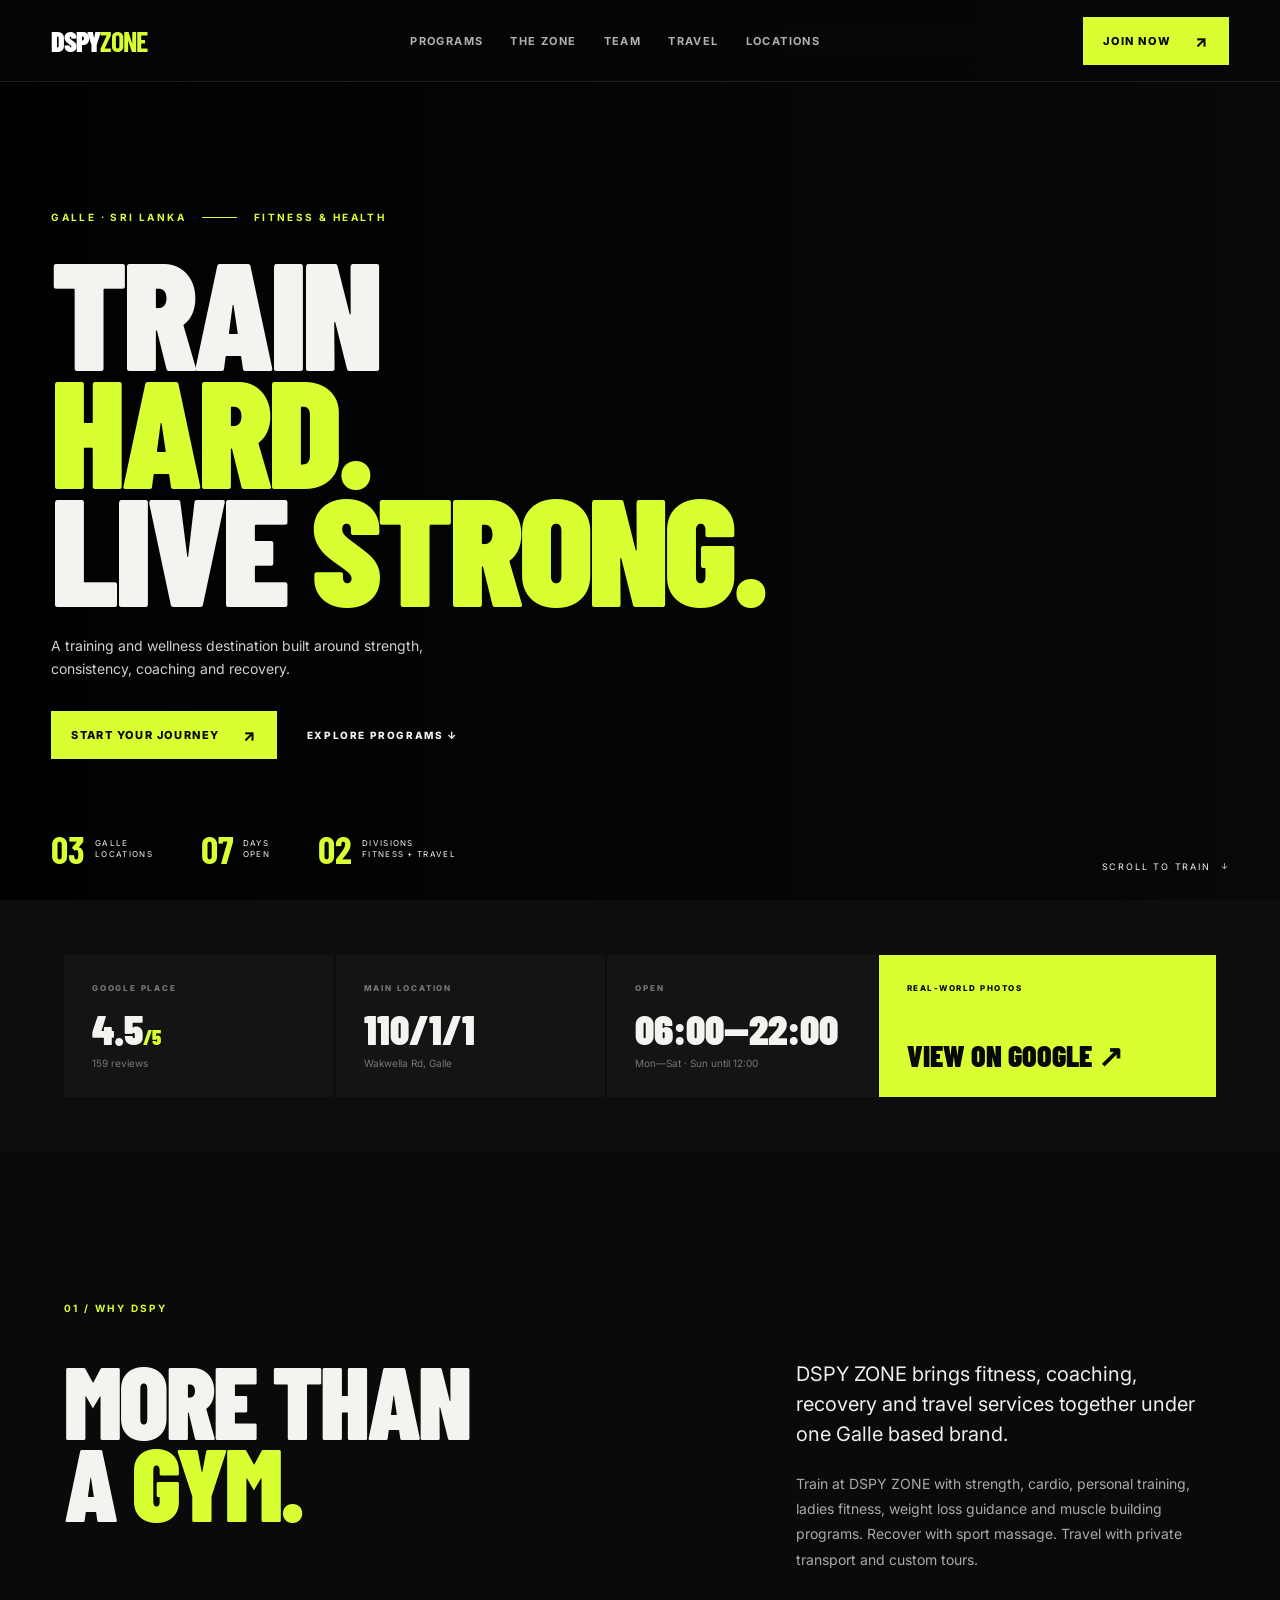
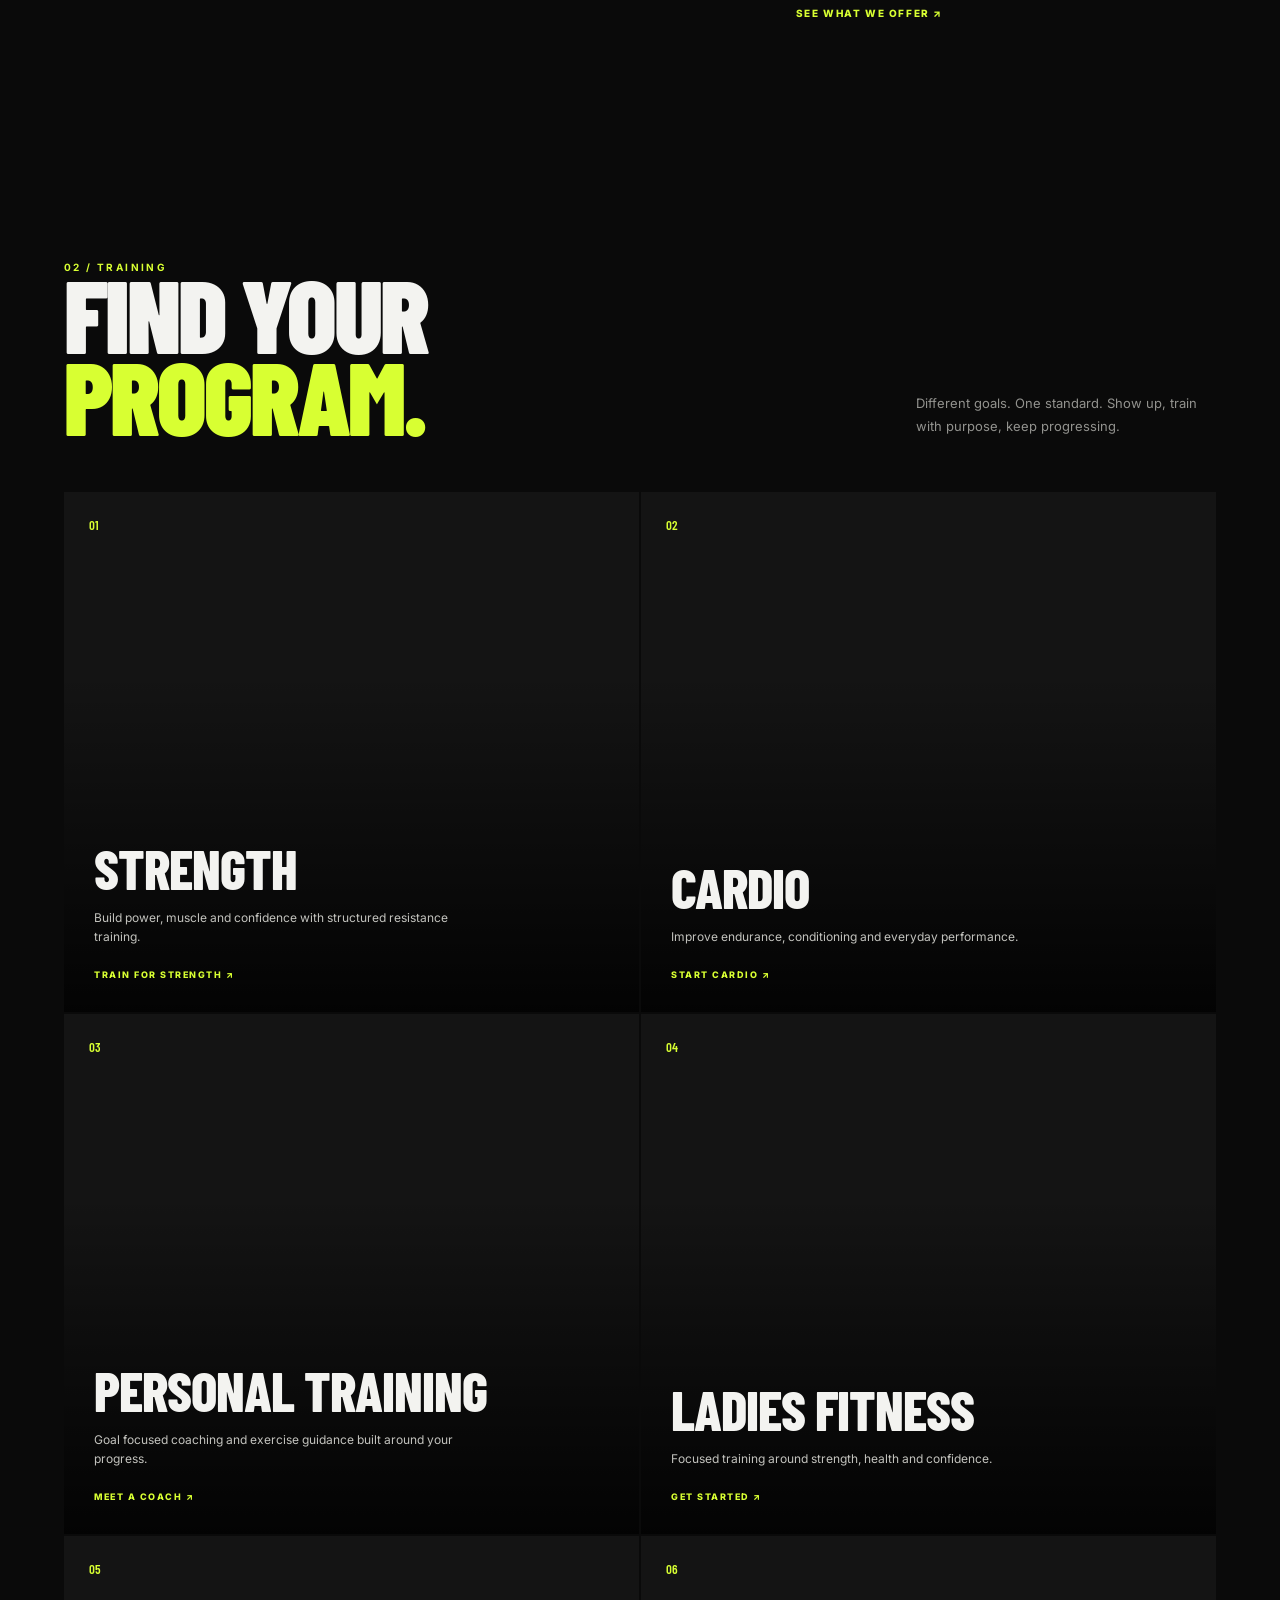
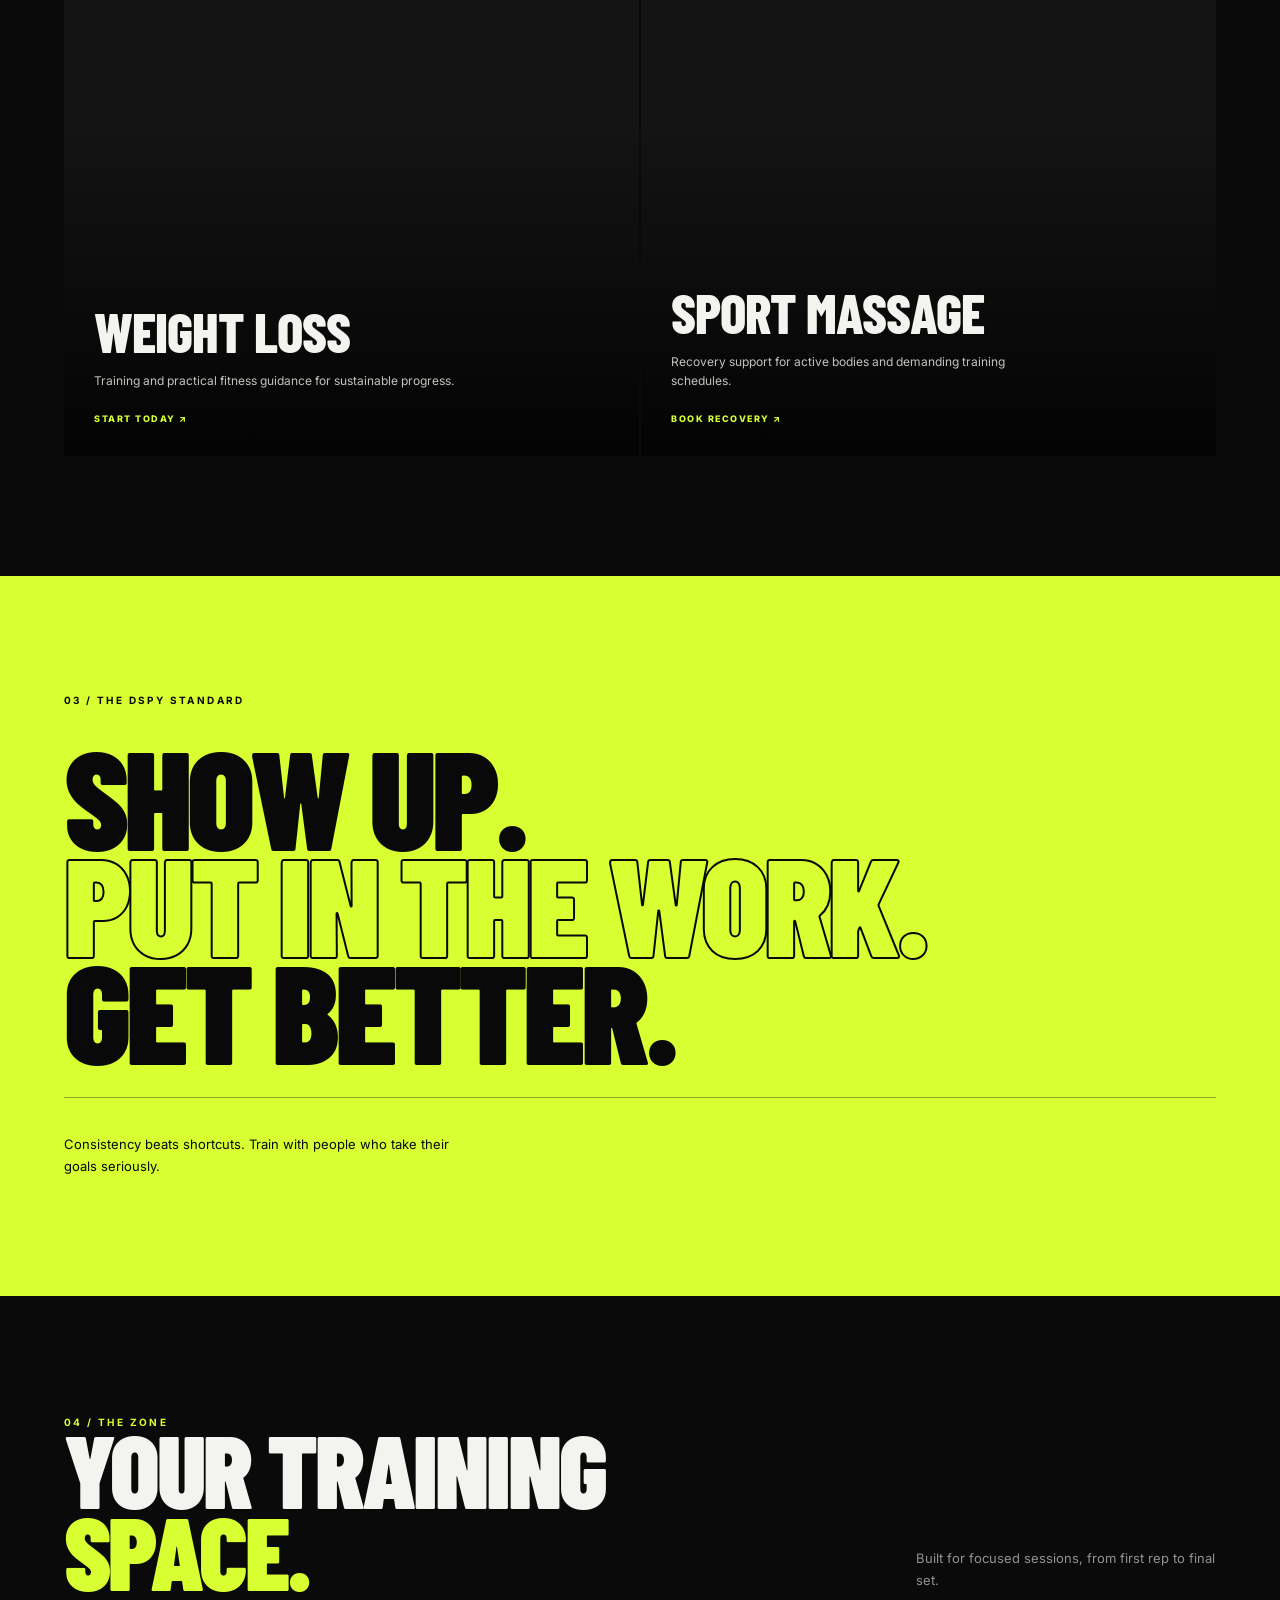
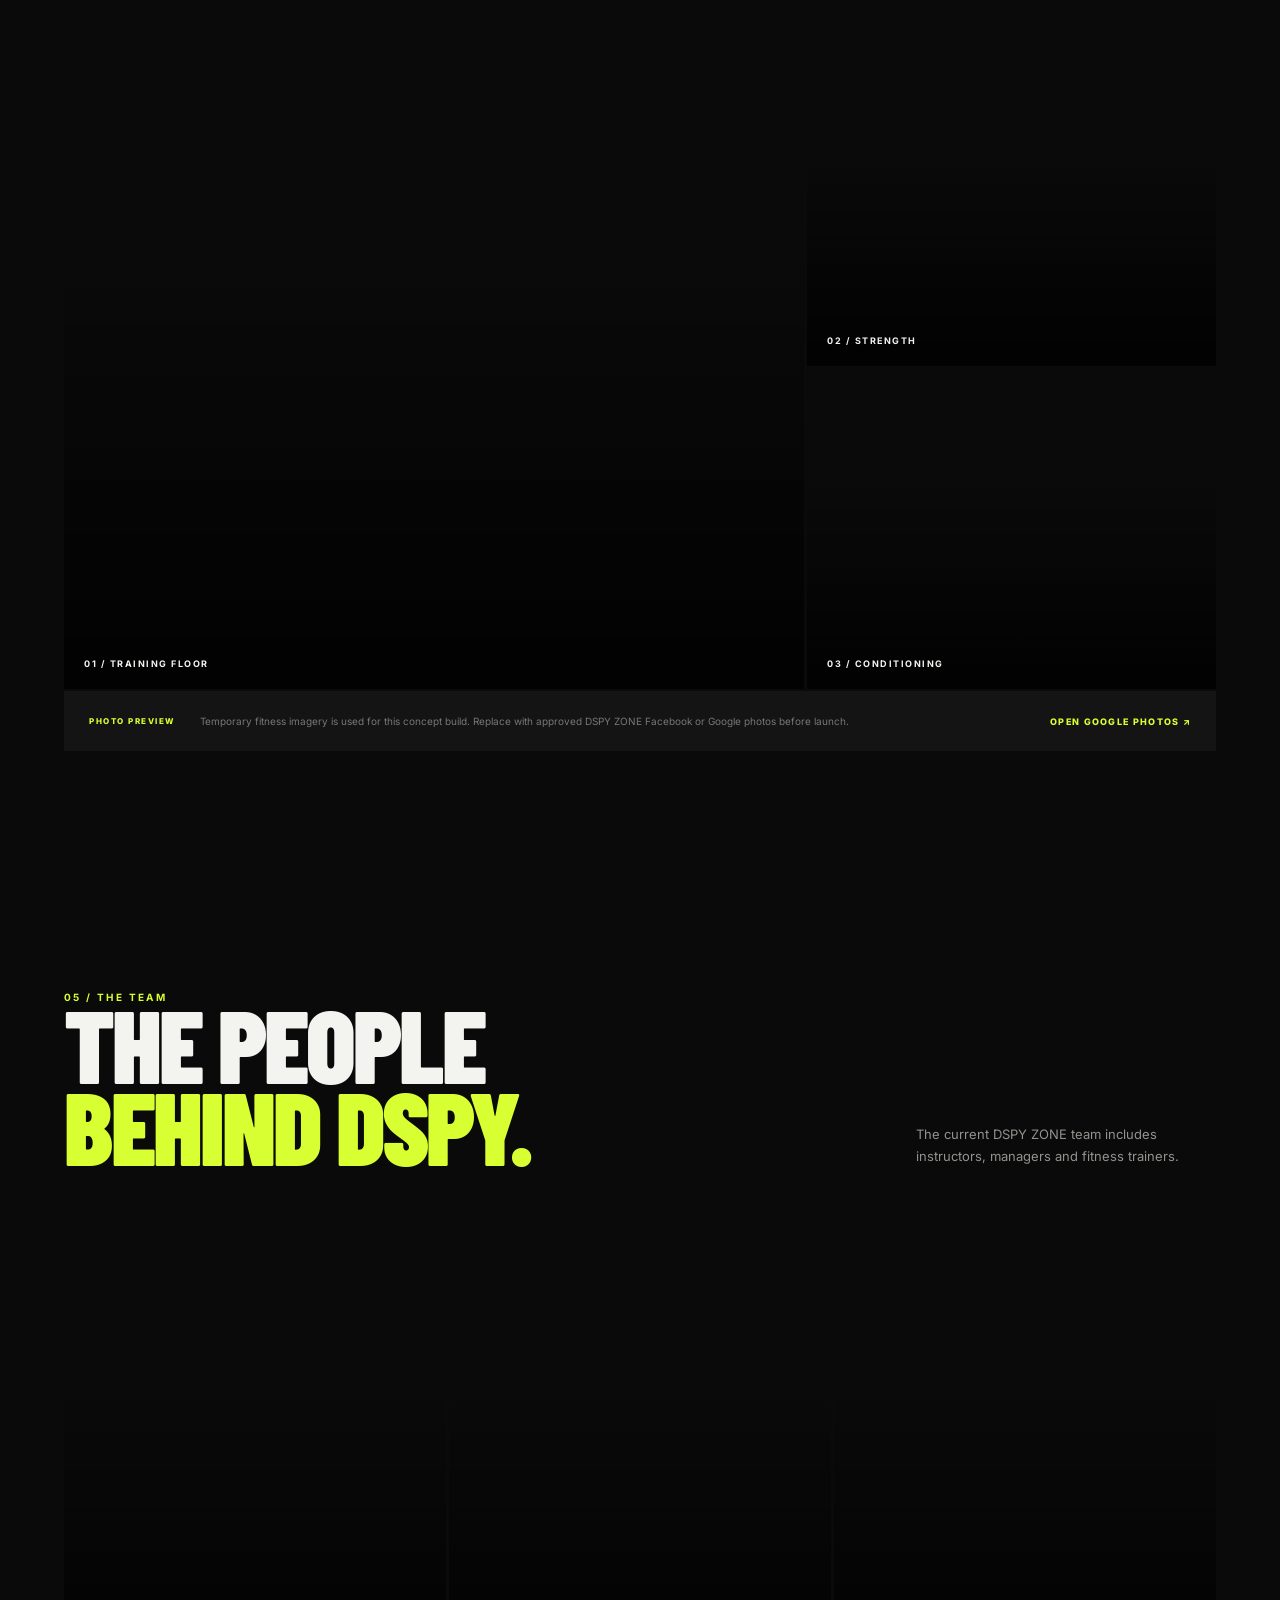
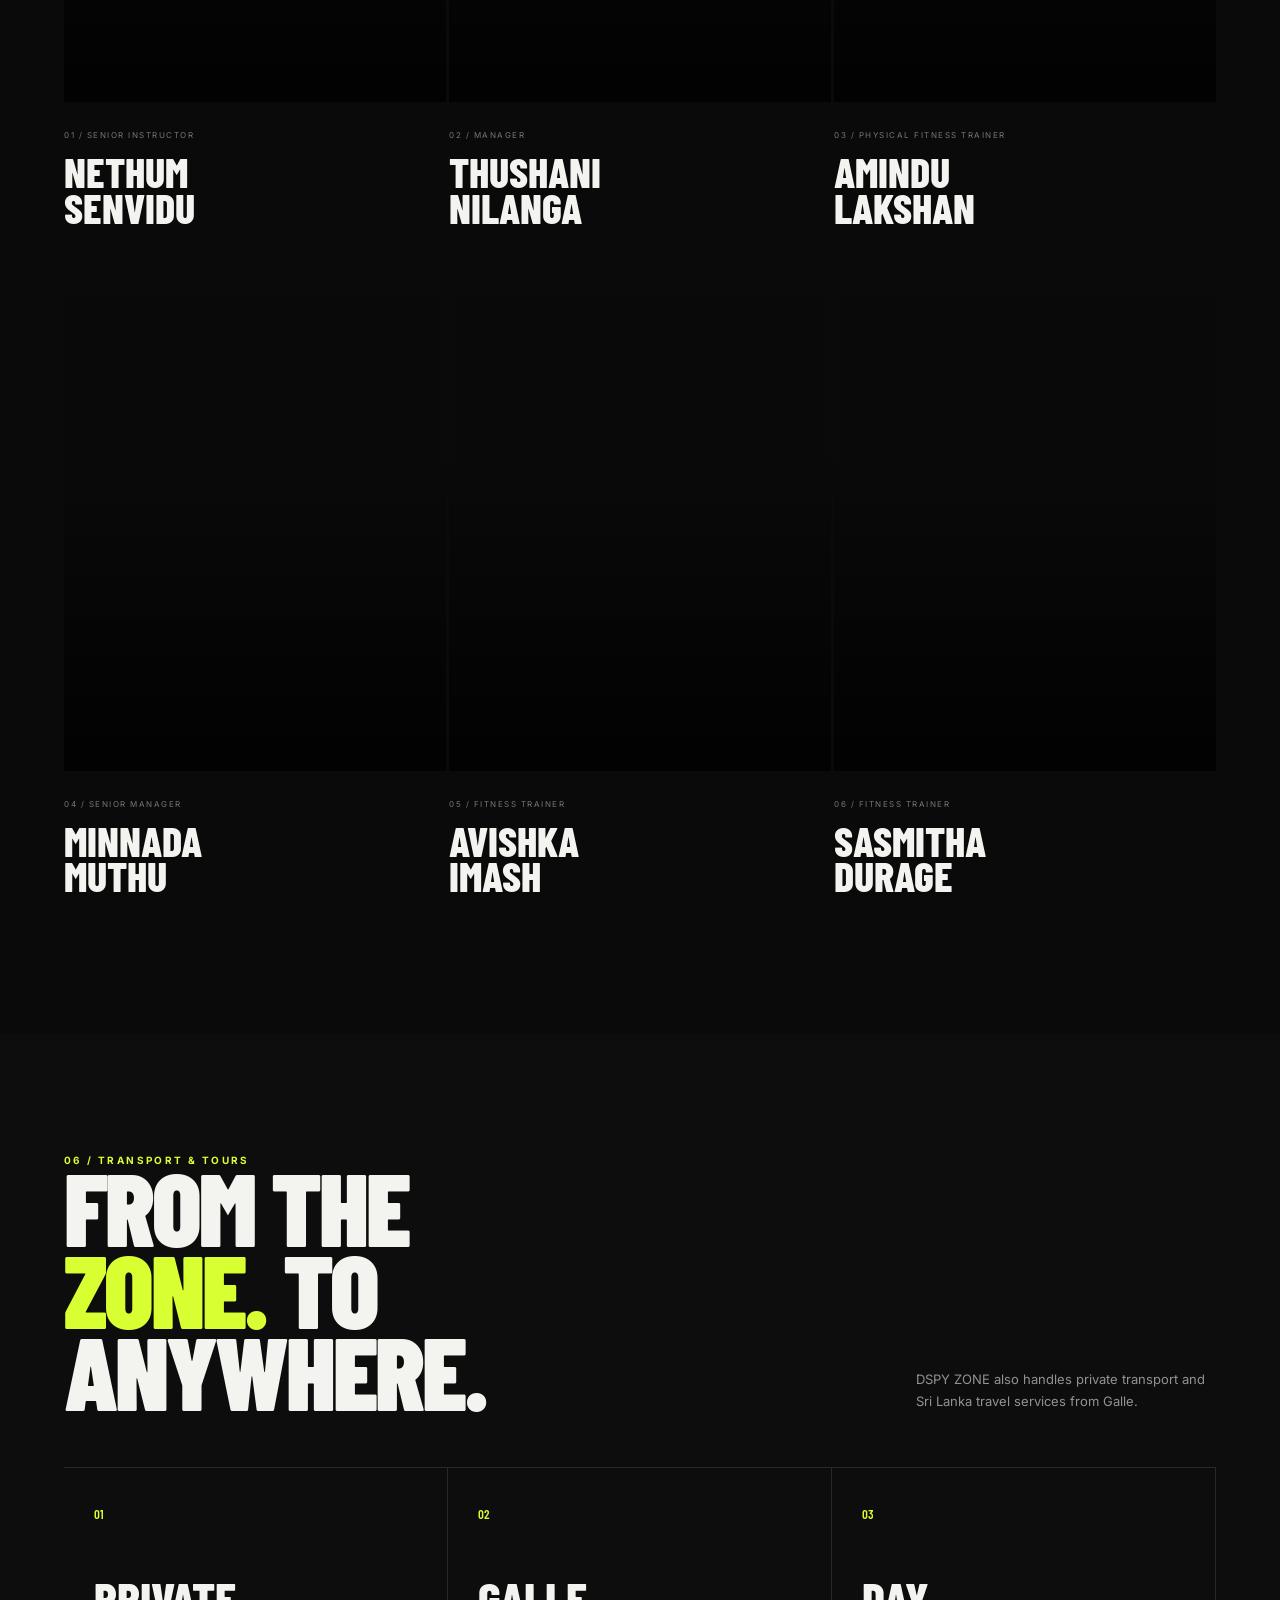
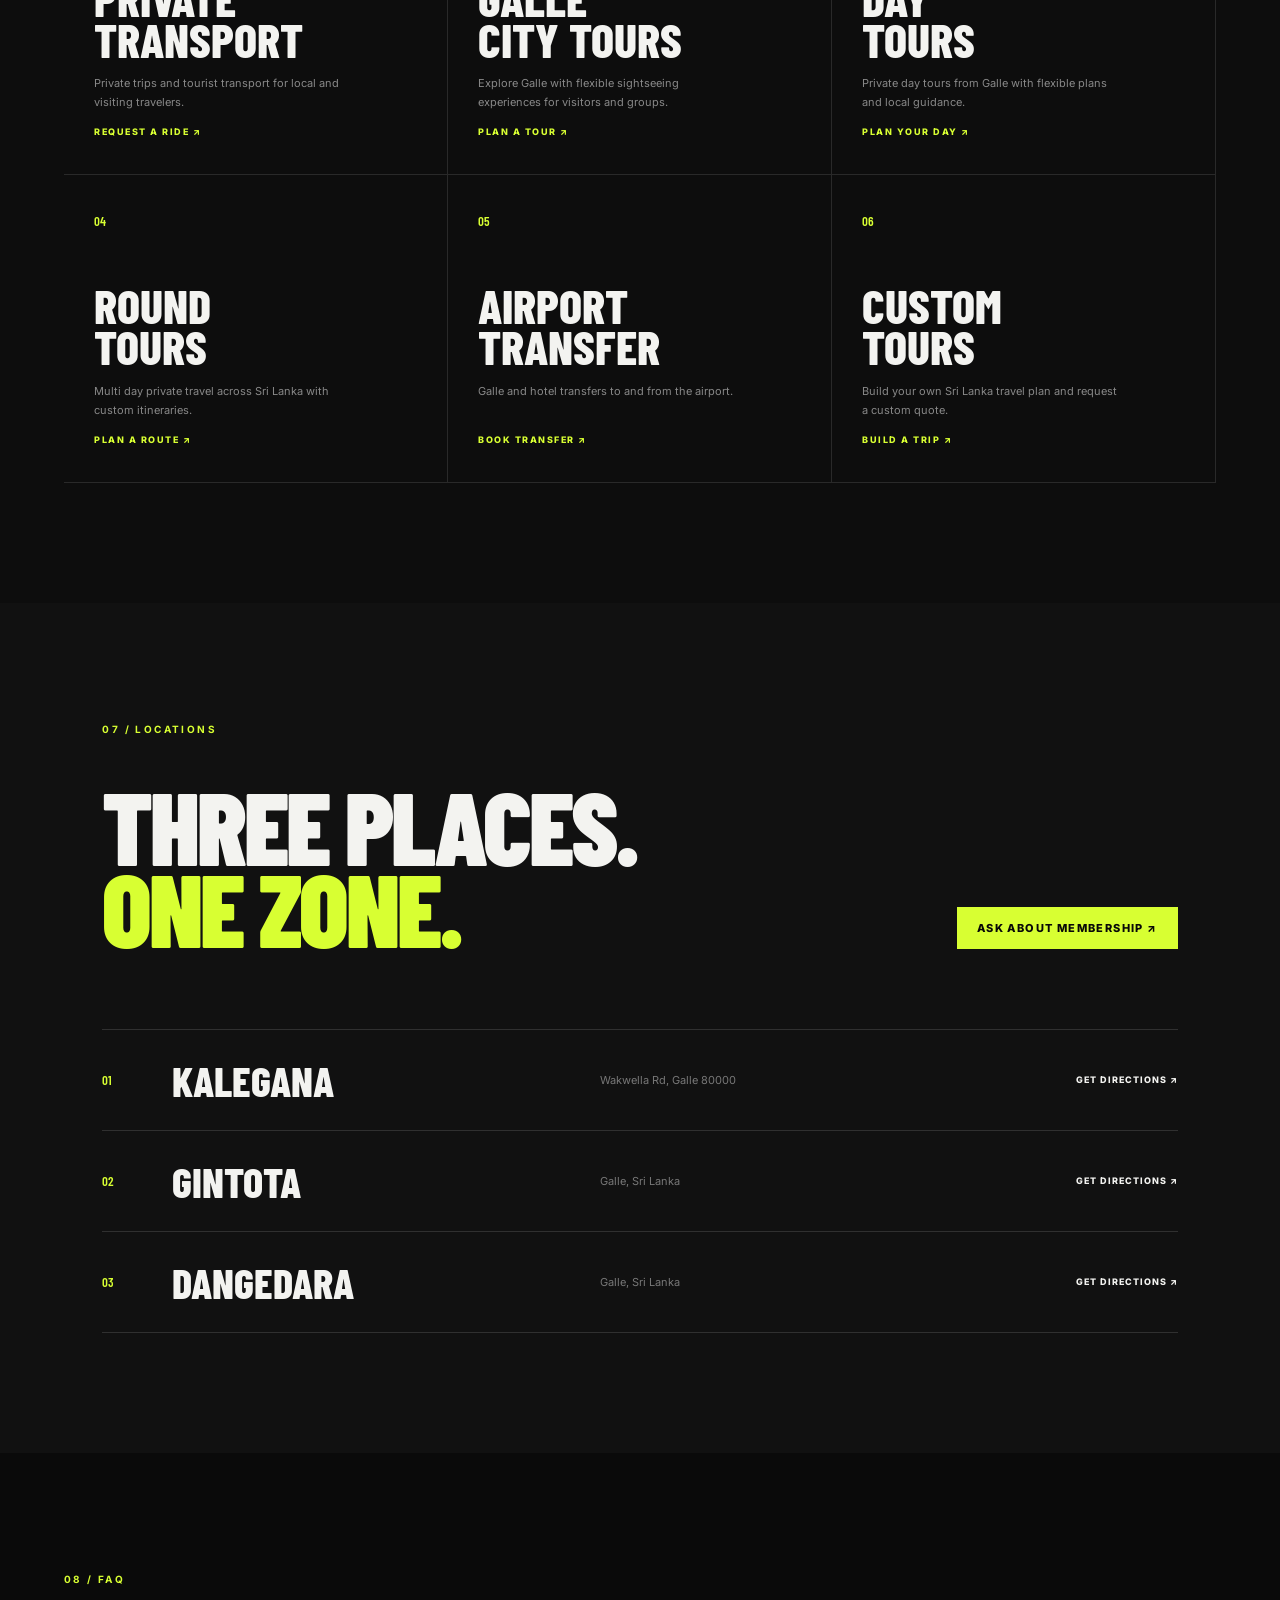
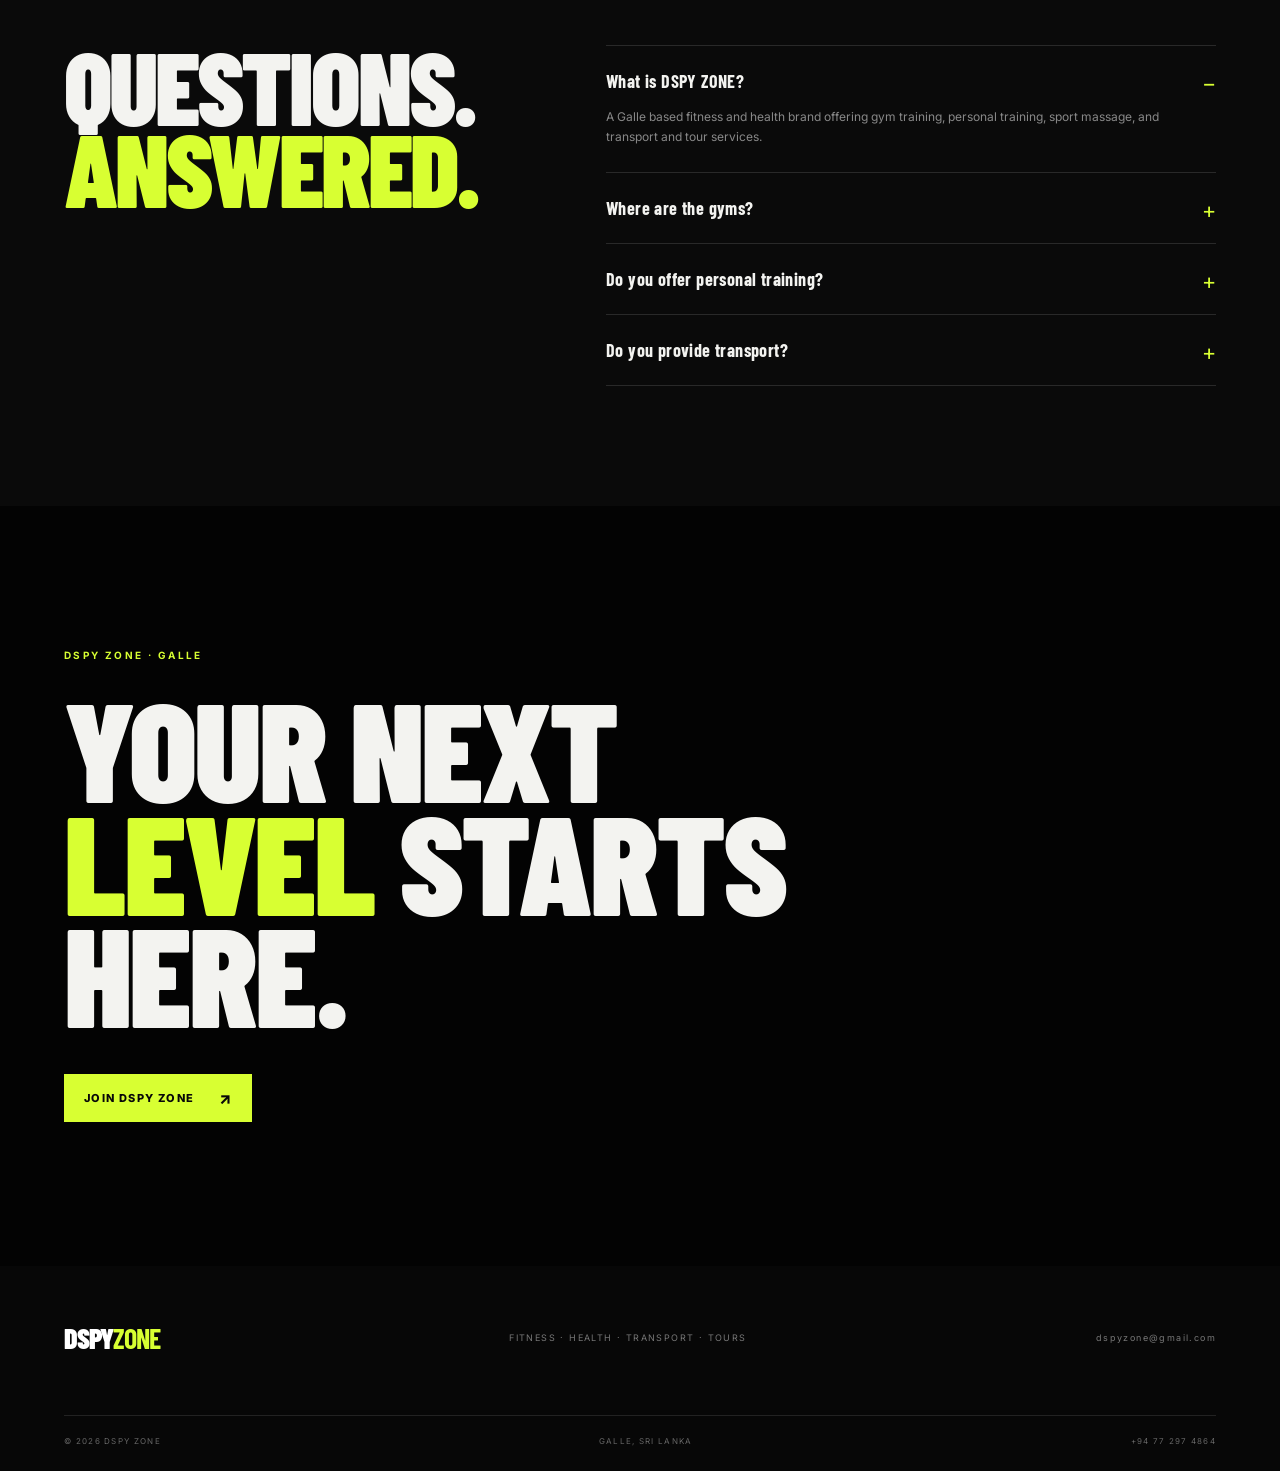
==== commit 023c70bb: "Enhance DSPY ZONE concept with Google proof and photo placeholders" ====
--- a/index.html
+++ b/index.html
@@ -9,76 +9,34 @@
   <link rel="preconnect" href="https://fonts.gstatic.com" crossorigin>
   <link href="https://fonts.googleapis.com/css2?family=Barlow+Condensed:wght@400;500;600;700;800;900&family=Inter:wght@400;500;600;700&display=swap" rel="stylesheet">
   <link rel="stylesheet" href="style.css" />
+  <style>
+    .proof{max-width:none;padding-top:55px;padding-bottom:55px;background:#0d0d0d;display:grid;grid-template-columns:repeat(3,1fr) 1.25fr;gap:2px}.proof-card,.proof-action{padding:28px;background:#141414;min-height:130px}.proof-label{display:block;color:#777;font-size:8px;font-weight:800;letter-spacing:1.8px;margin-bottom:18px}.proof-card strong{font:900 42px/.85 'Barlow Condensed';color:#f3f3f0}.proof-card strong span{font-size:20px;color:#d8ff32}.proof-card p{color:#777;font-size:10px;margin-top:8px}.proof-action{display:flex;flex-direction:column;justify-content:space-between;background:#d8ff32;color:#080808}.proof-action span{font-size:8px;font-weight:800;letter-spacing:1.5px}.proof-action b{font:900 30px/.9 'Barlow Condensed'}.gallery-note{margin-top:2px;padding:22px 25px;background:#141414;display:flex;align-items:center;gap:25px}.gallery-note span{color:#d8ff32;font-size:8px;font-weight:800;letter-spacing:1.5px}.gallery-note p{color:#777;font-size:10px;line-height:1.6;flex:1}.gallery-note a{font-size:9px;font-weight:800;letter-spacing:1.3px;color:#d8ff32;white-space:nowrap}@media(max-width:800px){.proof{grid-template-columns:1fr 1fr;padding:25px 5vw}.proof-card,.proof-action{min-height:115px;padding:20px}.proof-card strong{font-size:34px}.proof-action b{font-size:25px}.gallery-note{display:block}.gallery-note p{margin:12px 0}.gallery-note a{display:inline-block}}
+  </style>
 </head>
 <body>
   <header class="nav" id="nav">
     <a class="brand" href="#top" aria-label="DSPY ZONE home"><span>DSPY</span><b>ZONE</b></a>
-    <nav class="nav-links" aria-label="Main navigation">
-      <a href="#programs">Programs</a><a href="#zone">The Zone</a><a href="#coaches">Team</a><a href="#travel">Travel</a><a href="#branches">Locations</a>
-    </nav>
+    <nav class="nav-links" aria-label="Main navigation"><a href="#programs">Programs</a><a href="#zone">The Zone</a><a href="#coaches">Team</a><a href="#travel">Travel</a><a href="#branches">Locations</a></nav>
     <a class="nav-cta" href="https://wa.me/94772974864" target="_blank" rel="noreferrer">JOIN NOW <span>↗</span></a>
     <button class="menu" aria-label="Open menu"><span></span><span></span></button>
   </header>
 
   <main id="top">
-    <section class="hero">
-      <div class="hero-image"></div><div class="hero-overlay"></div>
-      <div class="hero-content">
-        <p class="eyebrow reveal">GALLE · SRI LANKA <span></span> FITNESS & HEALTH</p>
-        <h1 class="reveal">TRAIN<br><i>HARD.</i><br>LIVE <i>STRONG.</i></h1>
-        <p class="hero-copy reveal">A training and wellness destination built around strength, consistency, coaching and recovery.</p>
-        <div class="hero-actions reveal"><a class="btn btn-primary" href="https://wa.me/94772974864" target="_blank" rel="noreferrer">START YOUR JOURNEY <span>↗</span></a><a class="text-link" href="#programs">EXPLORE PROGRAMS ↓</a></div>
-      </div>
-      <div class="hero-bottom reveal"><div><strong>03</strong><span>GALLE<br>LOCATIONS</span></div><div><strong>07</strong><span>DAYS<br>OPEN</span></div><div><strong>02</strong><span>DIVISIONS<br>FITNESS + TRAVEL</span></div><div class="scroll">SCROLL TO TRAIN <span>↓</span></div></div>
-    </section>
+    <section class="hero"><div class="hero-image"></div><div class="hero-overlay"></div><div class="hero-content"><p class="eyebrow reveal">GALLE · SRI LANKA <span></span> FITNESS & HEALTH</p><h1 class="reveal">TRAIN<br><i>HARD.</i><br>LIVE <i>STRONG.</i></h1><p class="hero-copy reveal">A training and wellness destination built around strength, consistency, coaching and recovery.</p><div class="hero-actions reveal"><a class="btn btn-primary" href="https://wa.me/94772974864" target="_blank" rel="noreferrer">START YOUR JOURNEY <span>↗</span></a><a class="text-link" href="#programs">EXPLORE PROGRAMS ↓</a></div></div><div class="hero-bottom reveal"><div><strong>03</strong><span>GALLE<br>LOCATIONS</span></div><div><strong>07</strong><span>DAYS<br>OPEN</span></div><div><strong>02</strong><span>DIVISIONS<br>FITNESS + TRAVEL</span></div><div class="scroll">SCROLL TO TRAIN <span>↓</span></div></div></section>
 
-    <section class="intro section-pad">
-      <div class="section-tag">01 / WHY DSPY</div>
-      <div class="intro-grid"><h2>MORE THAN<br>A <em>GYM.</em></h2><div><p class="lead">DSPY ZONE brings fitness, coaching, recovery and travel services together under one Galle based brand.</p><p>Train at DSPY ZONE with strength, cardio, personal training, ladies fitness, weight loss guidance and muscle building programs. Recover with sport massage. Travel with private transport and custom tours.</p><a class="arrow-link" href="#programs">SEE WHAT WE OFFER <span>↗</span></a></div></div>
-    </section>
+    <section class="proof section-pad"><div class="proof-card"><span class="proof-label">GOOGLE PLACE</span><strong>4.5<span>/5</span></strong><p>159 reviews</p></div><div class="proof-card"><span class="proof-label">MAIN LOCATION</span><strong>110/1/1</strong><p>Wakwella Rd, Galle</p></div><div class="proof-card"><span class="proof-label">OPEN</span><strong>06:00—22:00</strong><p>Mon—Sat · Sun until 12:00</p></div><a class="proof-action" href="https://www.google.com/maps/search/?api=1&query=DSP%20Y%20Zone%20Gym%20110%2F1%2F1%20Wakwella%20Rd%20Galle" target="_blank" rel="noreferrer"><span>REAL-WORLD PHOTOS</span><b>VIEW ON GOOGLE ↗</b></a></section>
 
-    <section class="programs section-pad" id="programs">
-      <div class="section-head"><div><div class="section-tag">02 / TRAINING</div><h2>FIND YOUR<br><em>PROGRAM.</em></h2></div><p>Different goals. One standard. Show up, train with purpose, keep progressing.</p></div>
-      <div class="program-grid">
-        <article class="program-card featured"><div class="program-bg bg-strength"></div><div class="program-num">01</div><div class="program-info"><h3>STRENGTH</h3><p>Build power, muscle and confidence with structured resistance training.</p><a href="https://wa.me/94772974864" target="_blank" rel="noreferrer">TRAIN FOR STRENGTH ↗</a></div></article>
-        <article class="program-card"><div class="program-bg bg-cardio"></div><div class="program-num">02</div><div class="program-info"><h3>CARDIO</h3><p>Improve endurance, conditioning and everyday performance.</p><a href="https://wa.me/94772974864" target="_blank" rel="noreferrer">START CARDIO ↗</a></div></article>
-        <article class="program-card"><div class="program-bg bg-personal"></div><div class="program-num">03</div><div class="program-info"><h3>PERSONAL TRAINING</h3><p>Goal focused coaching and exercise guidance built around your progress.</p><a href="https://wa.me/94772974864" target="_blank" rel="noreferrer">MEET A COACH ↗</a></div></article>
-        <article class="program-card"><div class="program-bg bg-ladies"></div><div class="program-num">04</div><div class="program-info"><h3>LADIES FITNESS</h3><p>Focused training around strength, health and confidence.</p><a href="https://wa.me/94772974864" target="_blank" rel="noreferrer">GET STARTED ↗</a></div></article>
-        <article class="program-card"><div class="program-bg bg-weight"></div><div class="program-num">05</div><div class="program-info"><h3>WEIGHT LOSS</h3><p>Training and practical fitness guidance for sustainable progress.</p><a href="https://wa.me/94772974864" target="_blank" rel="noreferrer">START TODAY ↗</a></div></article>
-        <article class="program-card"><div class="program-bg bg-recovery"></div><div class="program-num">06</div><div class="program-info"><h3>SPORT MASSAGE</h3><p>Recovery support for active bodies and demanding training schedules.</p><a href="https://wa.me/94772974864" target="_blank" rel="noreferrer">BOOK RECOVERY ↗</a></div></article>
-      </div>
-    </section>
+    <section class="intro section-pad"><div class="section-tag">01 / WHY DSPY</div><div class="intro-grid"><h2>MORE THAN<br>A <em>GYM.</em></h2><div><p class="lead">DSPY ZONE brings fitness, coaching, recovery and travel services together under one Galle based brand.</p><p>Train at DSPY ZONE with strength, cardio, personal training, ladies fitness, weight loss guidance and muscle building programs. Recover with sport massage. Travel with private transport and custom tours.</p><a class="arrow-link" href="#programs">SEE WHAT WE OFFER <span>↗</span></a></div></div></section>
+
+    <section class="programs section-pad" id="programs"><div class="section-head"><div><div class="section-tag">02 / TRAINING</div><h2>FIND YOUR<br><em>PROGRAM.</em></h2></div><p>Different goals. One standard. Show up, train with purpose, keep progressing.</p></div><div class="program-grid"><article class="program-card featured"><div class="program-bg bg-strength"></div><div class="program-num">01</div><div class="program-info"><h3>STRENGTH</h3><p>Build power, muscle and confidence with structured resistance training.</p><a href="https://wa.me/94772974864" target="_blank" rel="noreferrer">TRAIN FOR STRENGTH ↗</a></div></article><article class="program-card"><div class="program-bg bg-cardio"></div><div class="program-num">02</div><div class="program-info"><h3>CARDIO</h3><p>Improve endurance, conditioning and everyday performance.</p><a href="https://wa.me/94772974864" target="_blank" rel="noreferrer">START CARDIO ↗</a></div></article><article class="program-card"><div class="program-bg bg-personal"></div><div class="program-num">03</div><div class="program-info"><h3>PERSONAL TRAINING</h3><p>Goal focused coaching and exercise guidance built around your progress.</p><a href="https://wa.me/94772974864" target="_blank" rel="noreferrer">MEET A COACH ↗</a></div></article><article class="program-card"><div class="program-bg bg-ladies"></div><div class="program-num">04</div><div class="program-info"><h3>LADIES FITNESS</h3><p>Focused training around strength, health and confidence.</p><a href="https://wa.me/94772974864" target="_blank" rel="noreferrer">GET STARTED ↗</a></div></article><article class="program-card"><div class="program-bg bg-weight"></div><div class="program-num">05</div><div class="program-info"><h3>WEIGHT LOSS</h3><p>Training and practical fitness guidance for sustainable progress.</p><a href="https://wa.me/94772974864" target="_blank" rel="noreferrer">START TODAY ↗</a></div></article><article class="program-card"><div class="program-bg bg-recovery"></div><div class="program-num">06</div><div class="program-info"><h3>SPORT MASSAGE</h3><p>Recovery support for active bodies and demanding training schedules.</p><a href="https://wa.me/94772974864" target="_blank" rel="noreferrer">BOOK RECOVERY ↗</a></div></article></div></section>
 
     <section class="manifesto"><div class="manifesto-inner"><div class="section-tag">03 / THE DSPY STANDARD</div><h2>SHOW UP.<br><span>PUT IN THE WORK.</span><br>GET BETTER.</h2><div class="manifesto-line"></div><p>Consistency beats shortcuts. Train with people who take their goals seriously.</p></div></section>
 
-    <section class="zone section-pad" id="zone">
-      <div class="section-head"><div><div class="section-tag">04 / THE ZONE</div><h2>YOUR TRAINING<br><em>SPACE.</em></h2></div><p>Built for focused sessions, from first rep to final set.</p></div>
-      <div class="gallery"><div class="gallery-large image-gym-1"><span>01 / TRAINING FLOOR</span></div><div class="gallery-small image-gym-2"><span>02 / STRENGTH</span></div><div class="gallery-small image-gym-3"><span>03 / CONDITIONING</span></div></div>
-    </section>
+    <section class="zone section-pad" id="zone"><div class="section-head"><div><div class="section-tag">04 / THE ZONE</div><h2>YOUR TRAINING<br><em>SPACE.</em></h2></div><p>Built for focused sessions, from first rep to final set.</p></div><div class="gallery"><div class="gallery-large image-gym-1"><span>01 / TRAINING FLOOR</span></div><div class="gallery-small image-gym-2"><span>02 / STRENGTH</span></div><div class="gallery-small image-gym-3"><span>03 / CONDITIONING</span></div></div><div class="gallery-note"><span>PHOTO PREVIEW</span><p>Temporary fitness imagery is used for this concept build. Replace with approved DSPY ZONE Facebook or Google photos before launch.</p><a href="https://www.google.com/maps/search/?api=1&query=DSP%20Y%20Zone%20Gym%20Galle" target="_blank" rel="noreferrer">OPEN GOOGLE PHOTOS ↗</a></div></section>
 
-    <section class="coaches section-pad" id="coaches">
-      <div class="section-head"><div><div class="section-tag">05 / THE TEAM</div><h2>THE PEOPLE<br><em>BEHIND DSPY.</em></h2></div><p>The current DSPY ZONE team includes instructors, managers and fitness trainers.</p></div>
-      <div class="coach-grid">
-        <article class="coach"><div class="coach-img coach-1"></div><div class="coach-meta"><span>01 / SENIOR INSTRUCTOR</span><h3>NETHUM<br>SENVIDU</h3></div></article>
-        <article class="coach"><div class="coach-img coach-2"></div><div class="coach-meta"><span>02 / MANAGER</span><h3>THUSHANI<br>NILANGA</h3></div></article>
-        <article class="coach"><div class="coach-img coach-3"></div><div class="coach-meta"><span>03 / PHYSICAL FITNESS TRAINER</span><h3>AMINDU<br>LAKSHAN</h3></div></article>
-        <article class="coach"><div class="coach-img coach-4"></div><div class="coach-meta"><span>04 / SENIOR MANAGER</span><h3>MINNADA<br>MUTHU</h3></div></article>
-        <article class="coach"><div class="coach-img coach-5"></div><div class="coach-meta"><span>05 / FITNESS TRAINER</span><h3>AVISHKA<br>IMASH</h3></div></article>
-        <article class="coach"><div class="coach-img coach-6"></div><div class="coach-meta"><span>06 / FITNESS TRAINER</span><h3>SASMITHA<br>DURAGE</h3></div></article>
-      </div>
-    </section>
+    <section class="coaches section-pad" id="coaches"><div class="section-head"><div><div class="section-tag">05 / THE TEAM</div><h2>THE PEOPLE<br><em>BEHIND DSPY.</em></h2></div><p>The current DSPY ZONE team includes instructors, managers and fitness trainers.</p></div><div class="coach-grid"><article class="coach"><div class="coach-img coach-1"></div><div class="coach-meta"><span>01 / SENIOR INSTRUCTOR</span><h3>NETHUM<br>SENVIDU</h3></div></article><article class="coach"><div class="coach-img coach-2"></div><div class="coach-meta"><span>02 / MANAGER</span><h3>THUSHANI<br>NILANGA</h3></div></article><article class="coach"><div class="coach-img coach-3"></div><div class="coach-meta"><span>03 / PHYSICAL FITNESS TRAINER</span><h3>AMINDU<br>LAKSHAN</h3></div></article><article class="coach"><div class="coach-img coach-4"></div><div class="coach-meta"><span>04 / SENIOR MANAGER</span><h3>MINNADA<br>MUTHU</h3></div></article><article class="coach"><div class="coach-img coach-5"></div><div class="coach-meta"><span>05 / FITNESS TRAINER</span><h3>AVISHKA<br>IMASH</h3></div></article><article class="coach"><div class="coach-img coach-6"></div><div class="coach-meta"><span>06 / FITNESS TRAINER</span><h3>SASMITHA<br>DURAGE</h3></div></article></div></section>
 
-    <section class="travel section-pad" id="travel">
-      <div class="section-head"><div><div class="section-tag">06 / TRANSPORT & TOURS</div><h2>FROM THE<br><em>ZONE.</em> TO<br>ANYWHERE.</h2></div><p>DSPY ZONE also handles private transport and Sri Lanka travel services from Galle.</p></div>
-      <div class="travel-grid">
-        <article><span>01</span><h3>PRIVATE<br>TRANSPORT</h3><p>Private trips and tourist transport for local and visiting travelers.</p><a href="mailto:dspyzone@gmail.com">REQUEST A RIDE ↗</a></article>
-        <article><span>02</span><h3>GALLE<br>CITY TOURS</h3><p>Explore Galle with flexible sightseeing experiences for visitors and groups.</p><a href="mailto:dspyzone@gmail.com">PLAN A TOUR ↗</a></article>
-        <article><span>03</span><h3>DAY<br>TOURS</h3><p>Private day tours from Galle with flexible plans and local guidance.</p><a href="mailto:dspyzone@gmail.com">PLAN YOUR DAY ↗</a></article>
-        <article><span>04</span><h3>ROUND<br>TOURS</h3><p>Multi day private travel across Sri Lanka with custom itineraries.</p><a href="mailto:dspyzone@gmail.com">PLAN A ROUTE ↗</a></article>
-        <article><span>05</span><h3>AIRPORT<br>TRANSFER</h3><p>Galle and hotel transfers to and from the airport.</p><a href="mailto:dspyzone@gmail.com">BOOK TRANSFER ↗</a></article>
-        <article><span>06</span><h3>CUSTOM<br>TOURS</h3><p>Build your own Sri Lanka travel plan and request a custom quote.</p><a href="mailto:dspyzone@gmail.com">BUILD A TRIP ↗</a></article>
-      </div>
-    </section>
+    <section class="travel section-pad" id="travel"><div class="section-head"><div><div class="section-tag">06 / TRANSPORT & TOURS</div><h2>FROM THE<br><em>ZONE.</em> TO<br>ANYWHERE.</h2></div><p>DSPY ZONE also handles private transport and Sri Lanka travel services from Galle.</p></div><div class="travel-grid"><article><span>01</span><h3>PRIVATE<br>TRANSPORT</h3><p>Private trips and tourist transport for local and visiting travelers.</p><a href="mailto:dspyzone@gmail.com">REQUEST A RIDE ↗</a></article><article><span>02</span><h3>GALLE<br>CITY TOURS</h3><p>Explore Galle with flexible sightseeing experiences for visitors and groups.</p><a href="mailto:dspyzone@gmail.com">PLAN A TOUR ↗</a></article><article><span>03</span><h3>DAY<br>TOURS</h3><p>Private day tours from Galle with flexible plans and local guidance.</p><a href="mailto:dspyzone@gmail.com">PLAN YOUR DAY ↗</a></article><article><span>04</span><h3>ROUND<br>TOURS</h3><p>Multi day private travel across Sri Lanka with custom itineraries.</p><a href="mailto:dspyzone@gmail.com">PLAN A ROUTE ↗</a></article><article><span>05</span><h3>AIRPORT<br>TRANSFER</h3><p>Galle and hotel transfers to and from the airport.</p><a href="mailto:dspyzone@gmail.com">BOOK TRANSFER ↗</a></article><article><span>06</span><h3>CUSTOM<br>TOURS</h3><p>Build your own Sri Lanka travel plan and request a custom quote.</p><a href="mailto:dspyzone@gmail.com">BUILD A TRIP ↗</a></article></div></section>
 
     <section class="locations section-pad" id="branches"><div class="section-tag">07 / LOCATIONS</div><div class="locations-head"><h2>THREE PLACES.<br><em>ONE ZONE.</em></h2><a class="btn btn-primary" href="https://wa.me/94772974864" target="_blank" rel="noreferrer">ASK ABOUT MEMBERSHIP ↗</a></div><div class="location-list"><div><span>01</span><h3>KALEGANA</h3><p>Wakwella Rd, Galle 80000</p><a href="https://www.google.com/maps/search/?api=1&query=DSPY%20ZONE%20Wakwella%20Road%20Galle" target="_blank" rel="noreferrer">GET DIRECTIONS ↗</a></div><div><span>02</span><h3>GINTOTA</h3><p>Galle, Sri Lanka</p><a href="https://www.google.com/maps/search/?api=1&query=DSPY%20ZONE%20Gintota%20Galle" target="_blank" rel="noreferrer">GET DIRECTIONS ↗</a></div><div><span>03</span><h3>DANGEDARA</h3><p>Galle, Sri Lanka</p><a href="https://www.google.com/maps/search/?api=1&query=DSPY%20ZONE%20Dangedara%20Galle" target="_blank" rel="noreferrer">GET DIRECTIONS ↗</a></div></div></section>
 
--- a/style.css
+++ b/style.css
@@ -1 +1 @@
-*{box-sizing:border-box;margin:0;padding:0}html{scroll-behavior:smooth}body{background:#0a0a0a;color:#f3f3f0;font-family:Inter,Arial,sans-serif;overflow-x:hidden}a{color:inherit;text-decoration:none}button{font:inherit}.nav{height:82px;position:fixed;top:0;left:0;right:0;z-index:20;display:flex;align-items:center;justify-content:space-between;padding:0 4vw;border-bottom:1px solid rgba(255,255,255,.1);background:rgba(8,8,8,.62);backdrop-filter:blur(18px)}.brand{font-family:'Barlow Condensed',sans-serif;font-size:28px;font-weight:900;letter-spacing:-1px}.brand span{color:#fff}.brand b{color:#d8ff32}.nav-links{display:flex;gap:34px;font-size:12px;font-weight:700;letter-spacing:1.5px;text-transform:uppercase}.nav-links a{opacity:.72;transition:.25s}.nav-links a:hover{opacity:1;color:#d8ff32}.nav-cta,.btn{display:inline-flex;align-items:center;gap:24px;padding:14px 20px;background:#d8ff32;color:#080808;font-size:11px;font-weight:800;letter-spacing:1.4px}.nav-cta span,.btn span{font-size:16px}.menu{display:none;background:none;border:0;color:#fff}.hero{height:100vh;min-height:720px;position:relative;display:flex;align-items:center;overflow:hidden}.hero-image{position:absolute;inset:0;background:url('https://images.unsplash.com/photo-1581009146145-b5ef050c2e1e?auto=format&fit=crop&w=2200&q=85') center/cover}.hero-overlay{position:absolute;inset:0;background:linear-gradient(90deg,rgba(0,0,0,.9) 0%,rgba(0,0,0,.52) 50%,rgba(0,0,0,.22)),linear-gradient(0deg,#0a0a0a 0%,transparent 28%)}.hero-content{position:relative;z-index:2;width:min(1250px,92%);margin:auto;padding-top:70px}.eyebrow,.section-tag{font-size:10px;letter-spacing:2.4px;font-weight:700;color:#d8ff32}.eyebrow span{display:inline-block;width:35px;height:1px;background:#d8ff32;margin:0 12px 3px}.hero h1{font-family:'Barlow Condensed',sans-serif;font-size:clamp(88px,12vw,185px);line-height:.77;letter-spacing:-5px;font-weight:900;margin:28px 0}.hero h1 i,.section-head h2 em,.intro h2 em,.locations h2 em,.cta h2 em{font-style:normal;color:#d8ff32}.hero-copy{max-width:410px;color:#d0d0cc;font-size:14px;line-height:1.7}.hero-actions{display:flex;align-items:center;gap:30px;margin-top:30px}.text-link,.arrow-link{font-size:10px;font-weight:800;letter-spacing:1.6px}.hero-bottom{position:absolute;z-index:2;bottom:28px;left:4vw;right:4vw;display:flex;gap:48px;align-items:end}.hero-bottom>div{display:flex;gap:10px;align-items:center}.hero-bottom strong{font:700 38px 'Barlow Condensed';color:#d8ff32}.hero-bottom span{font-size:8px;line-height:1.4;letter-spacing:1.3px}.hero-bottom .scroll{margin-left:auto;font-size:9px;letter-spacing:1.8px}.section-pad{padding:120px 5vw;max-width:1500px;margin:auto}.intro{padding-top:150px}.intro-grid{display:grid;grid-template-columns:1.1fr .8fr;gap:12vw;margin-top:45px}.intro h2,.section-head h2,.locations h2,.cta h2{font:900 clamp(64px,8vw,120px)/.8 'Barlow Condensed';letter-spacing:-3px}.intro p{color:#aaa;line-height:1.8;font-size:14px}.intro .lead{font-size:20px;color:#eee;line-height:1.5;margin-bottom:22px}.arrow-link{display:inline-block;margin-top:35px;color:#d8ff32}.section-head{display:flex;justify-content:space-between;align-items:end;gap:50px;margin-bottom:55px}.section-head>p{max-width:300px;color:#92928e;font-size:13px;line-height:1.7}.program-grid{display:grid;grid-template-columns:repeat(2,1fr);gap:2px}.program-card{height:520px;position:relative;overflow:hidden;background:#151515}.program-bg{position:absolute;inset:0;background-position:center;background-size:cover;transition:transform .7s}.program-card:hover .program-bg{transform:scale(1.05)}.program-bg:after,.gallery>div:after,.coach-img:after{content:'';position:absolute;inset:0;background:linear-gradient(0deg,rgba(0,0,0,.85),rgba(0,0,0,.05) 65%)}.bg-strength{background-image:url('https://images.unsplash.com/photo-1534438327276-14e5300c3a48?auto=format&fit=crop&w=1400&q=80')}.bg-cardio{background-image:url('https://images.unsplash.com/photo-1538805060514-97d9cc17730c?auto=format&fit=crop&w=1400&q=80')}.bg-personal{background-image:url('https://images.unsplash.com/photo-1583454110551-21f2fa2afe61?auto=format&fit=crop&w=1400&q=80')}.bg-ladies{background-image:url('https://images.unsplash.com/photo-1518310383802-640c2de311b2?auto=format&fit=crop&w=1400&q=80')}.bg-weight{background-image:url('https://images.unsplash.com/photo-1517836357463-d25dfeac3438?auto=format&fit=crop&w=1400&q=80')}.bg-recovery{background-image:url('https://images.unsplash.com/photo-1544161515-4ab6ce6db874?auto=format&fit=crop&w=1400&q=80')}.program-num{position:absolute;top:25px;left:25px;z-index:2;font:600 13px 'Barlow Condensed';color:#d8ff32}.program-info{position:absolute;z-index:2;left:30px;right:30px;bottom:30px}.program-info h3{font:800 55px/.9 'Barlow Condensed';letter-spacing:-1px}.program-info p{max-width:390px;color:#c3c3be;font-size:12px;line-height:1.6;margin:15px 0}.program-info a{font-size:9px;font-weight:800;letter-spacing:1.5px;color:#d8ff32}.manifesto{min-height:720px;display:flex;align-items:center;background:#d8ff32;color:#090909}.manifesto-inner{width:min(1250px,90%);margin:auto}.manifesto .section-tag{color:#090909}.manifesto h2{font:900 clamp(75px,11vw,160px)/.76 'Barlow Condensed';letter-spacing:-5px;margin:35px 0}.manifesto h2 span{color:transparent;-webkit-text-stroke:2px #090909}.manifesto-line{height:1px;background:#090909;opacity:.35;margin:35px 0}.manifesto p{font-size:13px;max-width:420px;line-height:1.7}.gallery{display:grid;grid-template-columns:1.45fr .8fr;grid-template-rows:320px 320px;gap:3px}.gallery>div{position:relative;background-position:center;background-size:cover;overflow:hidden}.gallery-large{grid-row:1/3}.image-gym-1{background-image:url('https://images.unsplash.com/photo-1579758629938-03607ccdbaba?auto=format&fit=crop&w=1600&q=80')}.image-gym-2{background-image:url('https://images.unsplash.com/photo-1571019614242-c5c5dee9f50b?auto=format&fit=crop&w=1000&q=80')}.image-gym-3{background-image:url('https://images.unsplash.com/photo-1540497077202-7c8a3999166f?auto=format&fit=crop&w=1000&q=80')}.gallery span{position:absolute;z-index:2;left:20px;bottom:20px;font-size:9px;font-weight:700;letter-spacing:1.5px}.coach-grid{display:grid;grid-template-columns:repeat(3,1fr);gap:3px}.coach-img{height:530px;position:relative;background:center/cover}.coach-1{background-image:url('https://images.unsplash.com/photo-1567013127542-490d757e51fc?auto=format&fit=crop&w=1000&q=80')}.coach-2{background-image:url('https://images.unsplash.com/photo-1581009146145-b5ef050c2e1e?auto=format&fit=crop&w=1000&q=80')}.coach-3{background-image:url('https://images.unsplash.com/photo-1534438327276-14e5300c3a48?auto=format&fit=crop&w=1000&q=80')}.coach-meta{padding:20px 0}.coach-meta span{font-size:8px;letter-spacing:1.5px;color:#777}.coach-meta h3{font:800 42px/.85 'Barlow Condensed';margin-top:12px}.locations{background:#111;max-width:none;padding-left:8vw;padding-right:8vw}.locations-head{display:flex;justify-content:space-between;align-items:end;margin:50px 0 80px}.location-list{border-top:1px solid #303030}.location-list>div{display:grid;grid-template-columns:70px 1fr 1fr 150px;align-items:center;padding:25px 0;border-bottom:1px solid #303030}.location-list span{color:#d8ff32;font:600 13px 'Barlow Condensed'}.location-list h3{font:800 42px 'Barlow Condensed'}.location-list p{font-size:11px;color:#777}.location-list a{font-size:9px;font-weight:800;letter-spacing:1px;text-align:right}.cta{height:760px;position:relative;display:flex;align-items:center;overflow:hidden}.cta-bg{position:absolute;inset:0;background:url('https://images.unsplash.com/photo-1583454110551-21f2fa2afe61?auto=format&fit=crop&w=2000&q=85') center/cover;filter:grayscale(1)}.cta-bg:after{content:'';position:absolute;inset:0;background:rgba(0,0,0,.72)}.cta-inner{position:relative;width:min(1250px,90%);margin:auto}.cta h2{font-size:clamp(78px,11vw,160px);margin:30px 0 45px}.cta .btn{width:max-content}footer{padding:55px 5vw 25px;background:#070707}.footer-top{display:flex;justify-content:space-between;align-items:center;padding-bottom:60px}.footer-top p,.footer-top>a:last-child{font-size:9px;letter-spacing:1.4px;color:#777}.footer-bottom{border-top:1px solid #222;padding-top:20px;display:flex;justify-content:space-between;font-size:8px;letter-spacing:1.3px;color:#666}.reveal{opacity:0;transform:translateY(20px);animation:rise .8s ease forwards}.reveal:nth-child(2){animation-delay:.1s}@keyframes rise{to{opacity:1;transform:none}}@media(max-width:800px){.nav{height:68px;padding:0 5vw}.nav-links,.nav-cta{display:none}.menu{display:flex;flex-direction:column;gap:6px}.menu span{display:block;width:25px;height:1px;background:#fff}.hero{min-height:680px}.hero-content{padding-top:30px}.hero h1{font-size:clamp(75px,23vw,125px);letter-spacing:-3px}.hero-copy{font-size:12px;max-width:330px}.hero-actions{align-items:flex-start;flex-direction:column;gap:20px}.hero-bottom{left:5vw;right:5vw;gap:18px}.hero-bottom>div:not(.scroll){display:none}.hero-bottom .scroll{margin:0;font-size:8px}.section-pad{padding:85px 5vw}.intro-grid{grid-template-columns:1fr;gap:35px}.intro h2,.section-head h2,.locations h2{font-size:72px}.section-head{display:block;margin-bottom:35px}.section-head>p{margin-top:25px}.program-grid{grid-template-columns:1fr}.program-card{height:450px}.manifesto{min-height:580px}.manifesto h2{font-size:72px;letter-spacing:-3px}.gallery{display:block}.gallery>div{height:330px;margin-bottom:3px}.coach-grid{grid-template-columns:1fr}.coach-img{height:450px}.locations{padding-left:5vw;padding-right:5vw}.locations-head{display:block;margin:40px 0}.locations-head .btn{margin-top:35px}.location-list>div{grid-template-columns:35px 1fr;gap:7px;padding:25px 0}.location-list p{grid-column:2}.location-list a{grid-column:2;text-align:left;margin-top:5px}.location-list h3{font-size:34px}.cta{height:650px}.cta h2{font-size:78px}.footer-top{display:block}.footer-top p,.footer-top>a:last-child{display:block;margin-top:25px}.footer-bottom{gap:15px;flex-wrap:wrap}.text-link{font-size:9px}}+*{box-sizing:border-box;margin:0;padding:0}html{scroll-behavior:smooth}body{background:#0a0a0a;color:#f3f3f0;font-family:Inter,Arial,sans-serif;overflow-x:hidden}a{color:inherit;text-decoration:none}button{font:inherit}.nav{height:82px;position:fixed;top:0;left:0;right:0;z-index:20;display:flex;align-items:center;justify-content:space-between;padding:0 4vw;border-bottom:1px solid rgba(255,255,255,.1);background:rgba(8,8,8,.62);backdrop-filter:blur(18px)}.brand{font-family:'Barlow Condensed',sans-serif;font-size:28px;font-weight:900;letter-spacing:-1px}.brand span{color:#fff}.brand b{color:#d8ff32}.nav-links{display:flex;gap:27px;font-size:11px;font-weight:700;letter-spacing:1.4px;text-transform:uppercase}.nav-links a{opacity:.72;transition:.25s}.nav-links a:hover{opacity:1;color:#d8ff32}.nav-cta,.btn{display:inline-flex;align-items:center;gap:24px;padding:14px 20px;background:#d8ff32;color:#080808;font-size:11px;font-weight:800;letter-spacing:1.4px}.nav-cta span,.btn span{font-size:16px}.menu{display:none;background:none;border:0;color:#fff}.hero{height:100vh;min-height:720px;position:relative;display:flex;align-items:center;overflow:hidden}.hero-image{position:absolute;inset:0;background:url('https://images.unsplash.com/photo-1581009146145-b5ef050c2e1e?auto=format&fit=crop&w=2200&q=85') center/cover}.hero-overlay{position:absolute;inset:0;background:linear-gradient(90deg,rgba(0,0,0,.9) 0%,rgba(0,0,0,.52) 50%,rgba(0,0,0,.22)),linear-gradient(0deg,#0a0a0a 0%,transparent 28%)}.hero-content{position:relative;z-index:2;width:min(1250px,92%);margin:auto;padding-top:70px}.eyebrow,.section-tag{font-size:10px;letter-spacing:2.4px;font-weight:700;color:#d8ff32}.eyebrow span{display:inline-block;width:35px;height:1px;background:#d8ff32;margin:0 12px 3px}.hero h1{font-family:'Barlow Condensed',sans-serif;font-size:clamp(88px,12vw,185px);line-height:.77;letter-spacing:-5px;font-weight:900;margin:28px 0}.hero h1 i,.section-head h2 em,.intro h2 em,.locations h2 em,.cta h2 em,.faq h2 em,.travel h2 em{font-style:normal;color:#d8ff32}.hero-copy{max-width:410px;color:#d0d0cc;font-size:14px;line-height:1.7}.hero-actions{display:flex;align-items:center;gap:30px;margin-top:30px}.text-link,.arrow-link{font-size:10px;font-weight:800;letter-spacing:1.6px}.hero-bottom{position:absolute;z-index:2;bottom:28px;left:4vw;right:4vw;display:flex;gap:48px;align-items:end}.hero-bottom>div{display:flex;gap:10px;align-items:center}.hero-bottom strong{font:700 38px 'Barlow Condensed';color:#d8ff32}.hero-bottom span{font-size:8px;line-height:1.4;letter-spacing:1.3px}.hero-bottom .scroll{margin-left:auto;font-size:9px;letter-spacing:1.8px}.section-pad{padding:120px 5vw;max-width:1500px;margin:auto}.intro{padding-top:150px}.intro-grid{display:grid;grid-template-columns:1.1fr .8fr;gap:12vw;margin-top:45px}.intro h2,.section-head h2,.locations h2,.cta h2,.faq h2,.travel h2{font:900 clamp(64px,8vw,120px)/.8 'Barlow Condensed';letter-spacing:-3px}.intro p{color:#aaa;line-height:1.8;font-size:14px}.intro .lead{font-size:20px;color:#eee;line-height:1.5;margin-bottom:22px}.arrow-link{display:inline-block;margin-top:35px;color:#d8ff32}.section-head{display:flex;justify-content:space-between;align-items:end;gap:50px;margin-bottom:55px}.section-head>p{max-width:300px;color:#92928e;font-size:13px;line-height:1.7}.program-grid{display:grid;grid-template-columns:repeat(2,1fr);gap:2px}.program-card{height:520px;position:relative;overflow:hidden;background:#151515}.program-bg{position:absolute;inset:0;background-position:center;background-size:cover;transition:transform .7s}.program-card:hover .program-bg{transform:scale(1.05)}.program-bg:after,.gallery>div:after,.coach-img:after{content:'';position:absolute;inset:0;background:linear-gradient(0deg,rgba(0,0,0,.85),rgba(0,0,0,.05) 65%)}.bg-strength{background-image:url('https://images.unsplash.com/photo-1534438327276-14e5300c3a48?auto=format&fit=crop&w=1400&q=80')}.bg-cardio{background-image:url('https://images.unsplash.com/photo-1538805060514-97d9cc17730c?auto=format&fit=crop&w=1400&q=80')}.bg-personal{background-image:url('https://images.unsplash.com/photo-1583454110551-21f2fa2afe61?auto=format&fit=crop&w=1400&q=80')}.bg-ladies{background-image:url('https://images.unsplash.com/photo-1518310383802-640c2de311b2?auto=format&fit=crop&w=1400&q=80')}.bg-weight{background-image:url('https://images.unsplash.com/photo-1517836357463-d25dfeac3438?auto=format&fit=crop&w=1400&q=80')}.bg-recovery{background-image:url('https://images.unsplash.com/photo-1544161515-4ab6ce6db874?auto=format&fit=crop&w=1400&q=80')}.program-num{position:absolute;top:25px;left:25px;z-index:2;font:600 13px 'Barlow Condensed';color:#d8ff32}.program-info{position:absolute;z-index:2;left:30px;right:30px;bottom:30px}.program-info h3{font:800 55px/.9 'Barlow Condensed';letter-spacing:-1px}.program-info p{max-width:390px;color:#c3c3be;font-size:12px;line-height:1.6;margin:15px 0}.program-info a,.travel-grid a{font-size:9px;font-weight:800;letter-spacing:1.5px;color:#d8ff32}.manifesto{min-height:720px;display:flex;align-items:center;background:#d8ff32;color:#090909}.manifesto-inner{width:min(1250px,90%);margin:auto}.manifesto .section-tag{color:#090909}.manifesto h2{font:900 clamp(75px,11vw,160px)/.76 'Barlow Condensed';letter-spacing:-5px;margin:35px 0}.manifesto h2 span{color:transparent;-webkit-text-stroke:2px #090909}.manifesto-line{height:1px;background:#090909;opacity:.35;margin:35px 0}.manifesto p{font-size:13px;max-width:420px;line-height:1.7}.gallery{display:grid;grid-template-columns:1.45fr .8fr;grid-template-rows:320px 320px;gap:3px}.gallery>div{position:relative;background-position:center;background-size:cover;overflow:hidden}.gallery-large{grid-row:1/3}.image-gym-1{background-image:url('https://images.unsplash.com/photo-1579758629938-03607ccdbaba?auto=format&fit=crop&w=1600&q=80')}.image-gym-2{background-image:url('https://images.unsplash.com/photo-1571019614242-c5c5dee9f50b?auto=format&fit=crop&w=1000&q=80')}.image-gym-3{background-image:url('https://images.unsplash.com/photo-1540497077202-7c8a3999166f?auto=format&fit=crop&w=1000&q=80')}.gallery span{position:absolute;z-index:2;left:20px;bottom:20px;font-size:9px;font-weight:700;letter-spacing:1.5px}.coach-grid{display:grid;grid-template-columns:repeat(3,1fr);gap:45px 3px}.coach-img{height:480px;position:relative;background:center/cover}.coach-1{background-image:url('https://images.unsplash.com/photo-1567013127542-490d757e51fc?auto=format&fit=crop&w=1000&q=80')}.coach-2{background-image:url('https://images.unsplash.com/photo-1581009146145-b5ef050c2e1e?auto=format&fit=crop&w=1000&q=80')}.coach-3{background-image:url('https://images.unsplash.com/photo-1534438327276-14e5300c3a48?auto=format&fit=crop&w=1000&q=80')}.coach-4{background-image:url('https://images.unsplash.com/photo-1571019613454-1cb2f99b2d8b?auto=format&fit=crop&w=1000&q=80')}.coach-5{background-image:url('https://images.unsplash.com/photo-1583454110551-21f2fa2afe61?auto=format&fit=crop&w=1000&q=80')}.coach-6{background-image:url('https://images.unsplash.com/photo-1599058917212-d750089bc07e?auto=format&fit=crop&w=1000&q=80')}.coach-meta{padding:20px 0}.coach-meta span{font-size:8px;letter-spacing:1.5px;color:#777}.coach-meta h3{font:800 42px/.85 'Barlow Condensed';margin-top:12px}.travel{max-width:none;background:#0d0d0d}.travel-grid{display:grid;grid-template-columns:repeat(3,1fr);border-top:1px solid #292929}.travel-grid article{min-height:300px;padding:35px 30px;border-right:1px solid #292929;border-bottom:1px solid #292929;transition:.3s}.travel-grid article:hover{background:#151515}.travel-grid span{color:#d8ff32;font:600 13px 'Barlow Condensed'}.travel-grid h3{font:800 48px/.85 'Barlow Condensed';margin:55px 0 15px}.travel-grid p{font-size:11px;color:#888;line-height:1.7;max-width:260px;min-height:45px}.locations{background:#111;max-width:none;padding-left:8vw;padding-right:8vw}.locations-head{display:flex;justify-content:space-between;align-items:end;margin:50px 0 80px}.location-list{border-top:1px solid #303030}.location-list>div{display:grid;grid-template-columns:70px 1fr 1fr 150px;align-items:center;padding:25px 0;border-bottom:1px solid #303030}.location-list span{color:#d8ff32;font:600 13px 'Barlow Condensed'}.location-list h3{font:800 42px 'Barlow Condensed'}.location-list p{font-size:11px;color:#777}.location-list a{font-size:9px;font-weight:800;letter-spacing:1px;text-align:right}.faq-grid{display:grid;grid-template-columns:.8fr 1.2fr;gap:10vw;margin-top:60px}.faq-list{border-top:1px solid #292929}.faq-list details{border-bottom:1px solid #292929;padding:24px 0}.faq-list summary{cursor:pointer;list-style:none;font:700 18px 'Barlow Condensed';letter-spacing:.4px}.faq-list summary::-webkit-details-marker{display:none}.faq-list summary:after{content:'+';float:right;color:#d8ff32;font:400 22px Inter}.faq-list details[open] summary:after{content:'−'}.faq-list p{color:#888;font-size:12px;line-height:1.7;max-width:600px;padding-top:15px}.cta{height:760px;position:relative;display:flex;align-items:center;overflow:hidden}.cta-bg{position:absolute;inset:0;background:url('https://images.unsplash.com/photo-1583454110551-21f2fa2afe61?auto=format&fit=crop&w=2000&q=85') center/cover;filter:grayscale(1)}.cta-bg:after{content:'';position:absolute;inset:0;background:rgba(0,0,0,.72)}.cta-inner{position:relative;width:min(1250px,90%);margin:auto}.cta h2{font-size:clamp(78px,11vw,160px);margin:30px 0 45px}.cta .btn{width:max-content}footer{padding:55px 5vw 25px;background:#070707}.footer-top{display:flex;justify-content:space-between;align-items:center;padding-bottom:60px}.footer-top p,.footer-top>a:last-child{font-size:9px;letter-spacing:1.4px;color:#777}.footer-bottom{border-top:1px solid #222;padding-top:20px;display:flex;justify-content:space-between;font-size:8px;letter-spacing:1.3px;color:#666}.reveal{opacity:0;transform:translateY(20px);animation:rise .8s ease forwards}.reveal:nth-child(2){animation-delay:.1s}@keyframes rise{to{opacity:1;transform:none}}@media(max-width:800px){.nav{height:68px;padding:0 5vw}.nav-links,.nav-cta{display:none}.menu{display:flex;flex-direction:column;gap:6px}.menu span{display:block;width:25px;height:1px;background:#fff}.hero{min-height:680px}.hero-content{padding-top:30px}.hero h1{font-size:clamp(75px,23vw,125px);letter-spacing:-3px}.hero-copy{font-size:12px;max-width:330px}.hero-actions{align-items:flex-start;flex-direction:column;gap:20px}.hero-bottom{left:5vw;right:5vw;gap:18px}.hero-bottom>div:not(.scroll){display:none}.hero-bottom .scroll{margin:0;font-size:8px}.section-pad{padding:85px 5vw}.intro-grid,.faq-grid{grid-template-columns:1fr;gap:35px}.intro h2,.section-head h2,.locations h2,.faq h2,.travel h2{font-size:72px}.section-head{display:block;margin-bottom:35px}.section-head>p{margin-top:25px}.program-grid{grid-template-columns:1fr}.program-card{height:450px}.manifesto{min-height:580px}.manifesto h2{font-size:72px;letter-spacing:-3px}.gallery{display:block}.gallery>div{height:330px;margin-bottom:3px}.coach-grid{grid-template-columns:1fr}.coach-img{height:450px}.travel-grid{grid-template-columns:1fr}.travel-grid article{min-height:250px}.travel-grid h3{margin-top:45px}.locations{padding-left:5vw;padding-right:5vw}.locations-head{display:block;margin:40px 0}.locations-head .btn{margin-top:35px}.location-list>div{grid-template-columns:35px 1fr;gap:7px;padding:25px 0}.location-list p{grid-column:2}.location-list a{grid-column:2;text-align:left;margin-top:5px}.location-list h3{font-size:34px}.cta{height:650px}.cta h2{font-size:78px}.footer-top{display:block}.footer-top p,.footer-top>a:last-child{display:block;margin-top:25px}.footer-bottom{gap:15px;flex-wrap:wrap}.text-link{font-size:9px}}
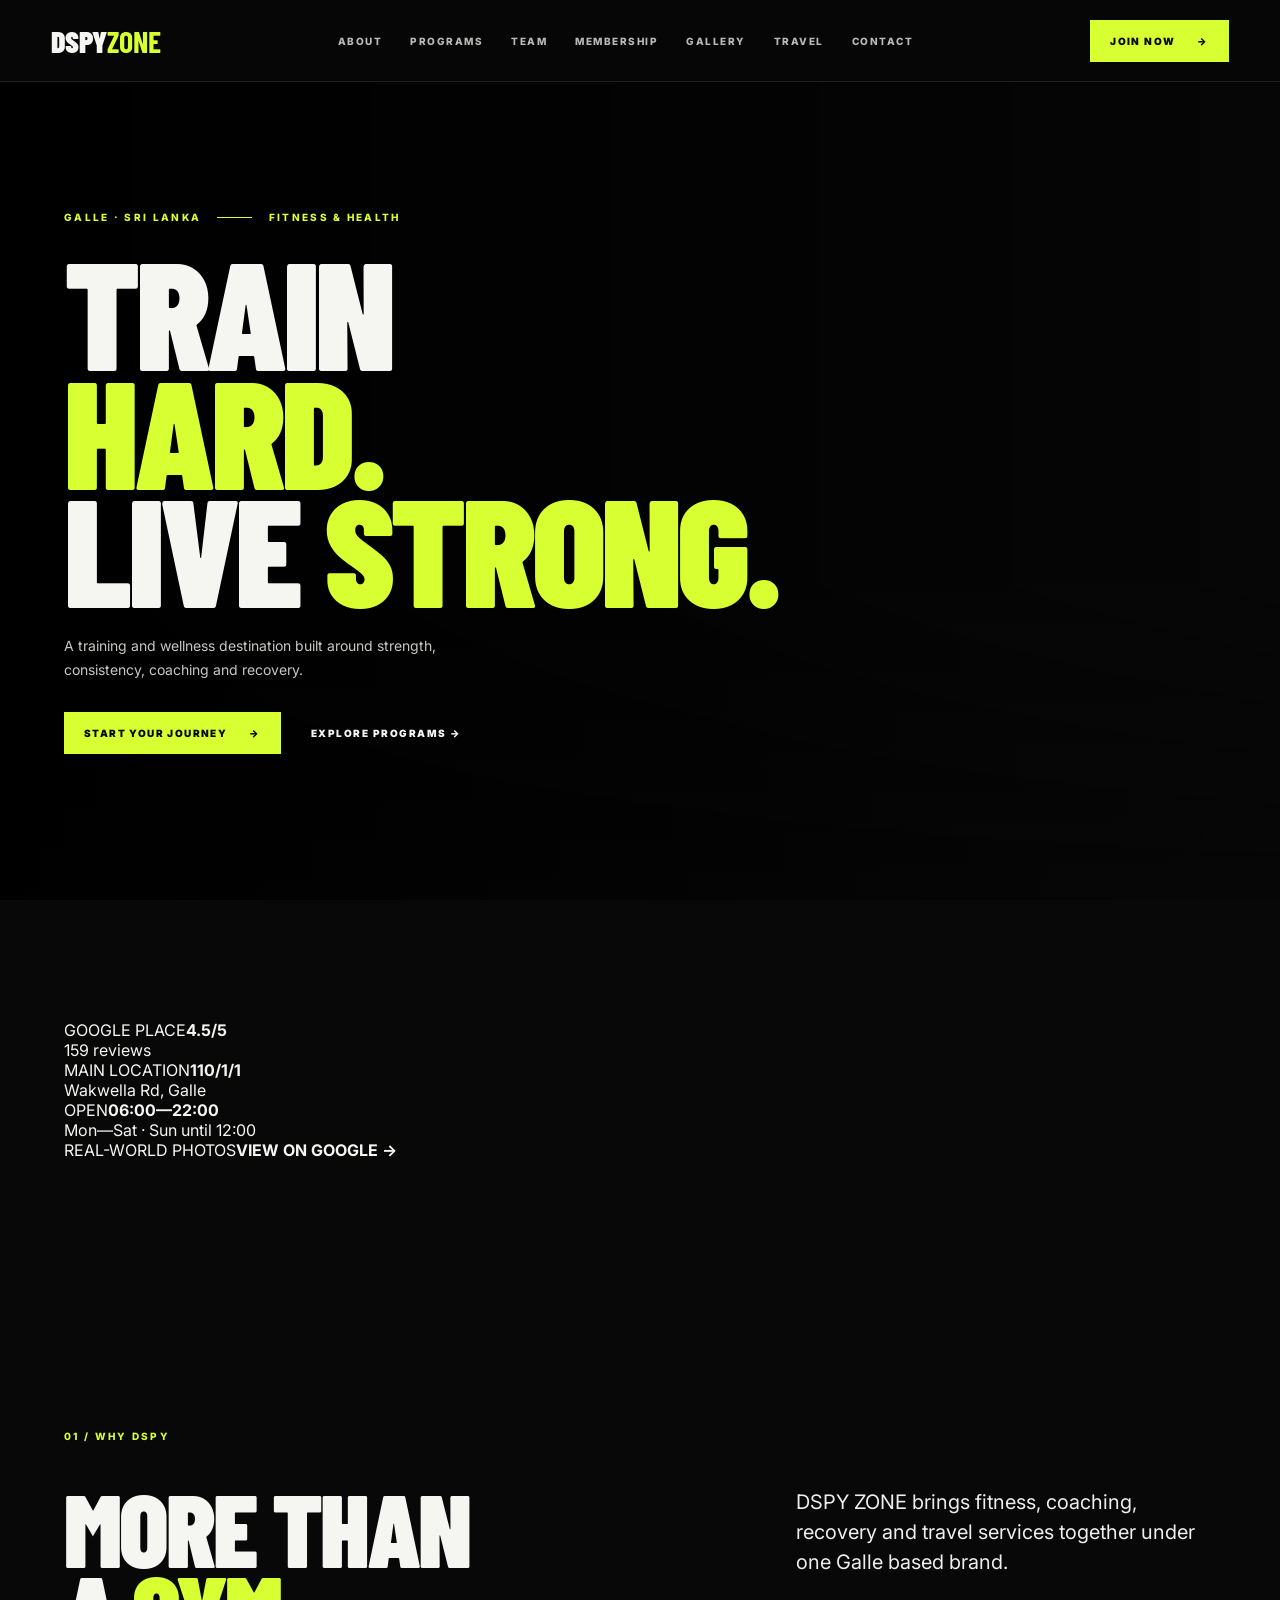
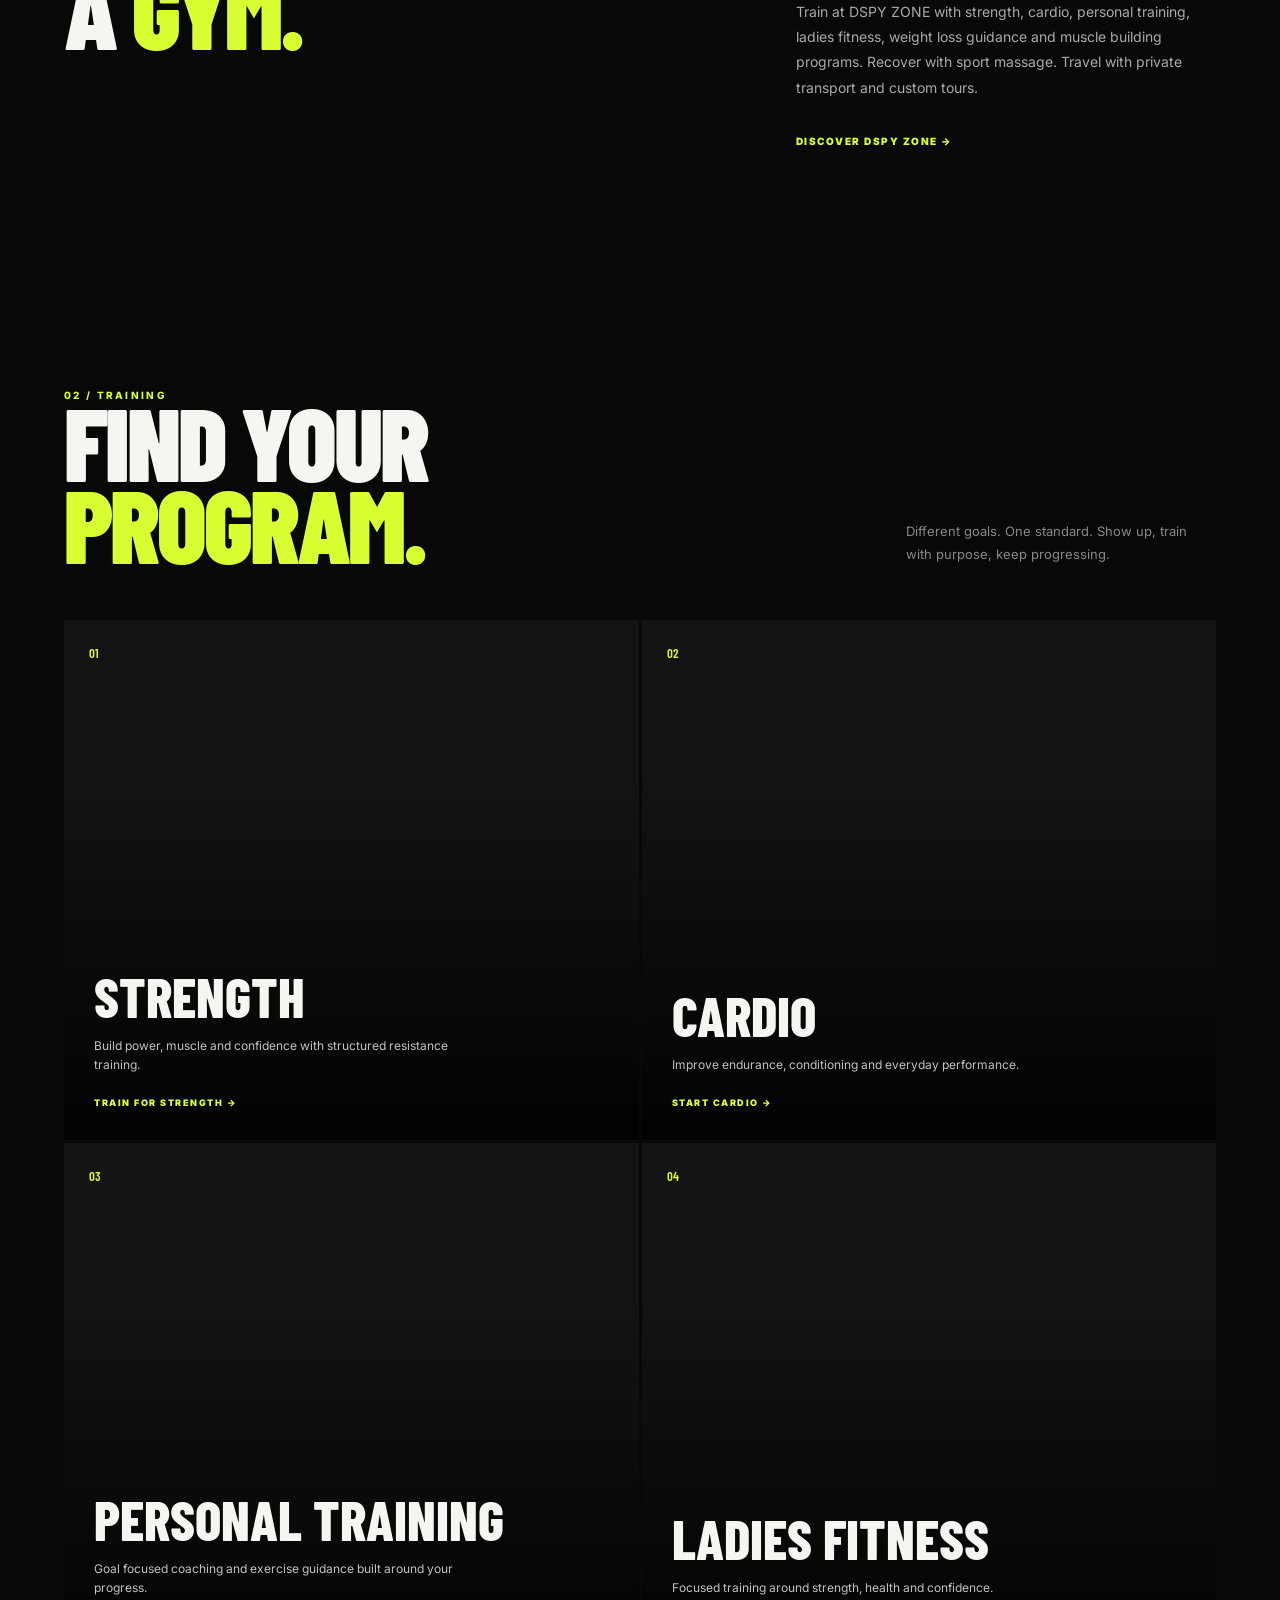
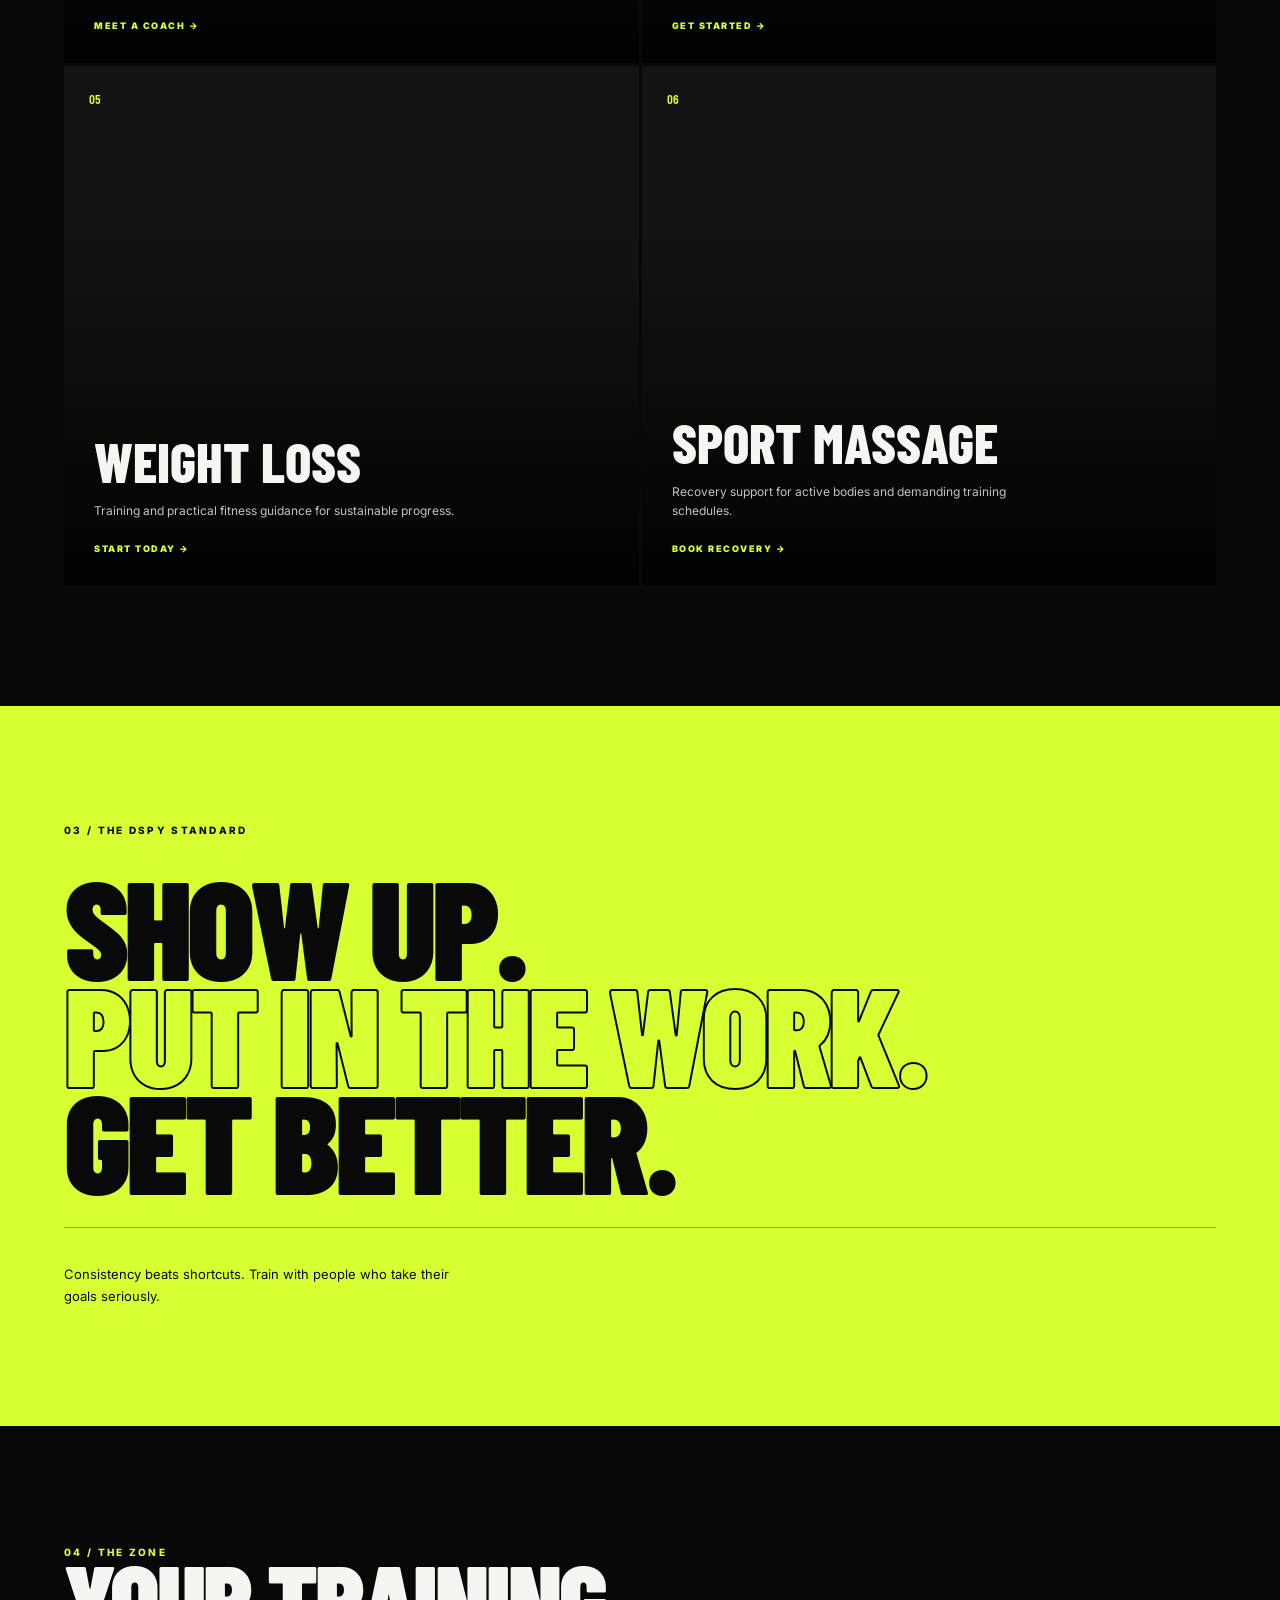
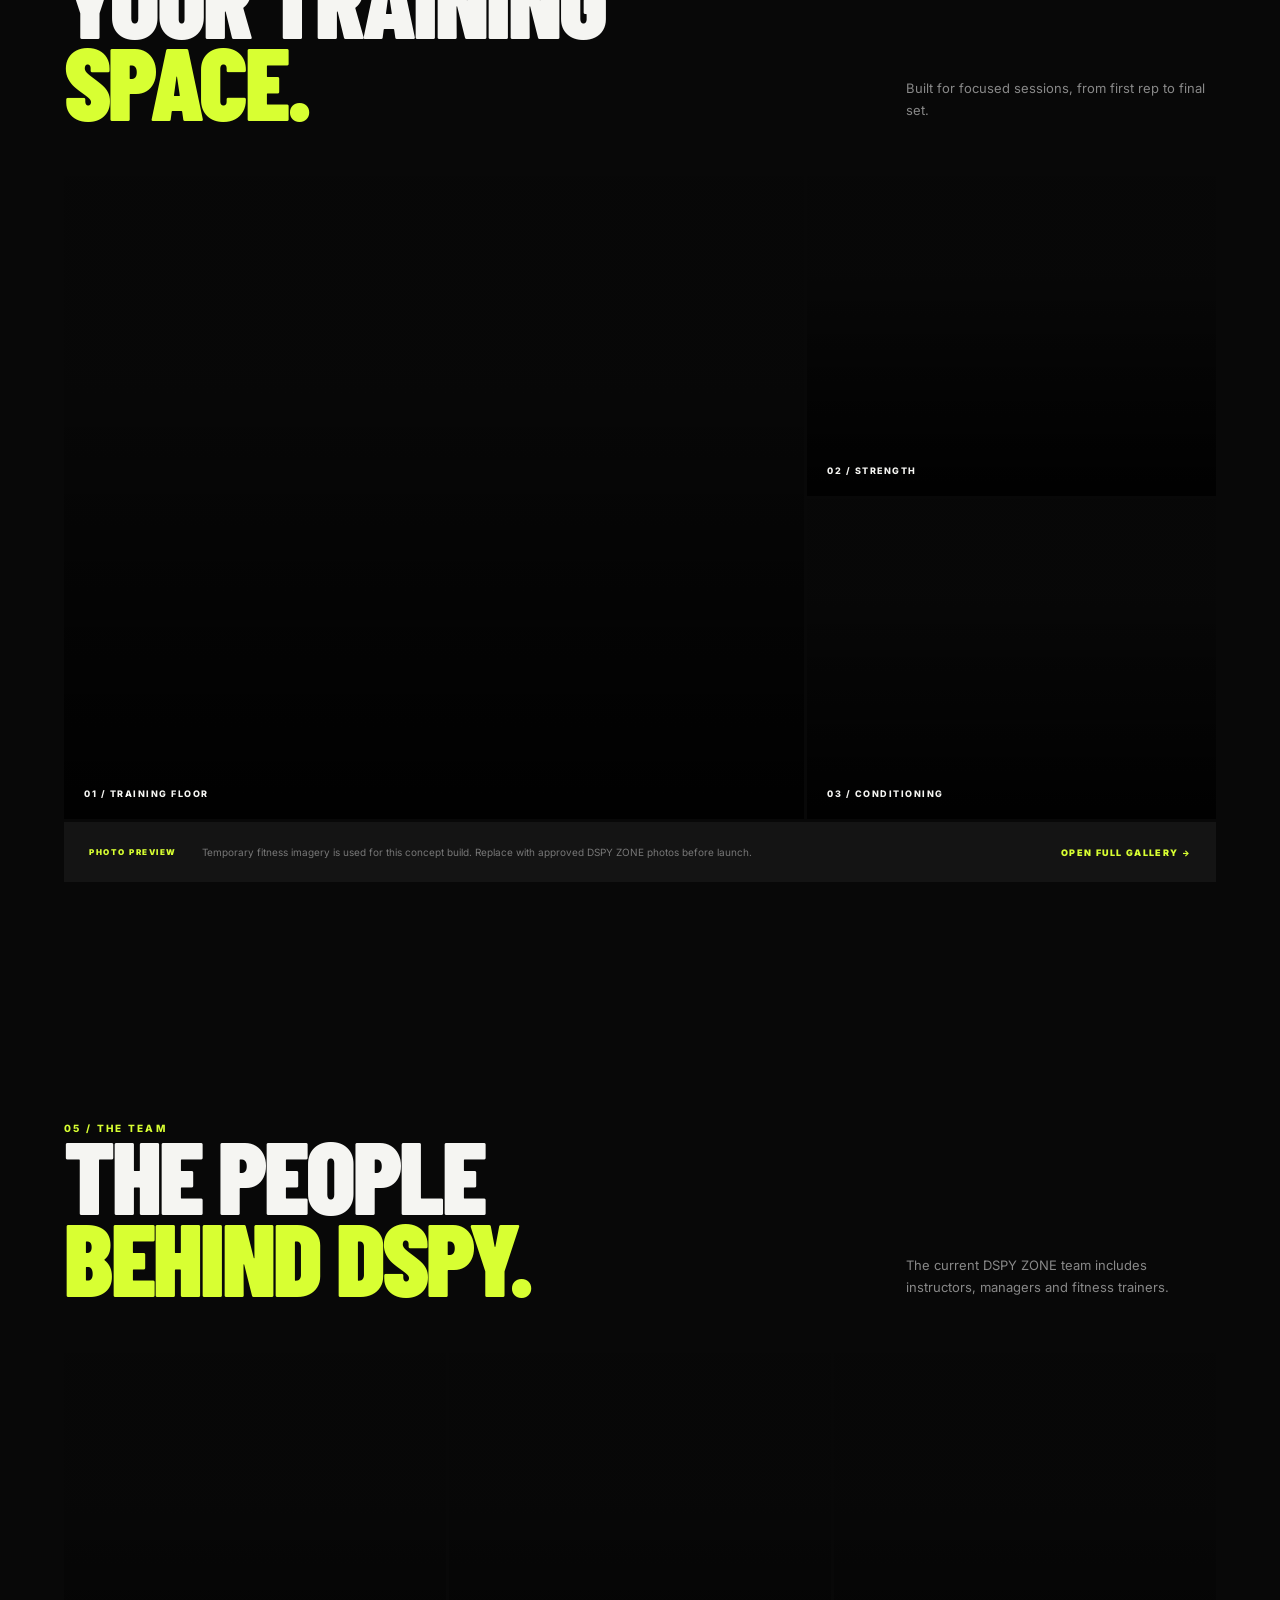
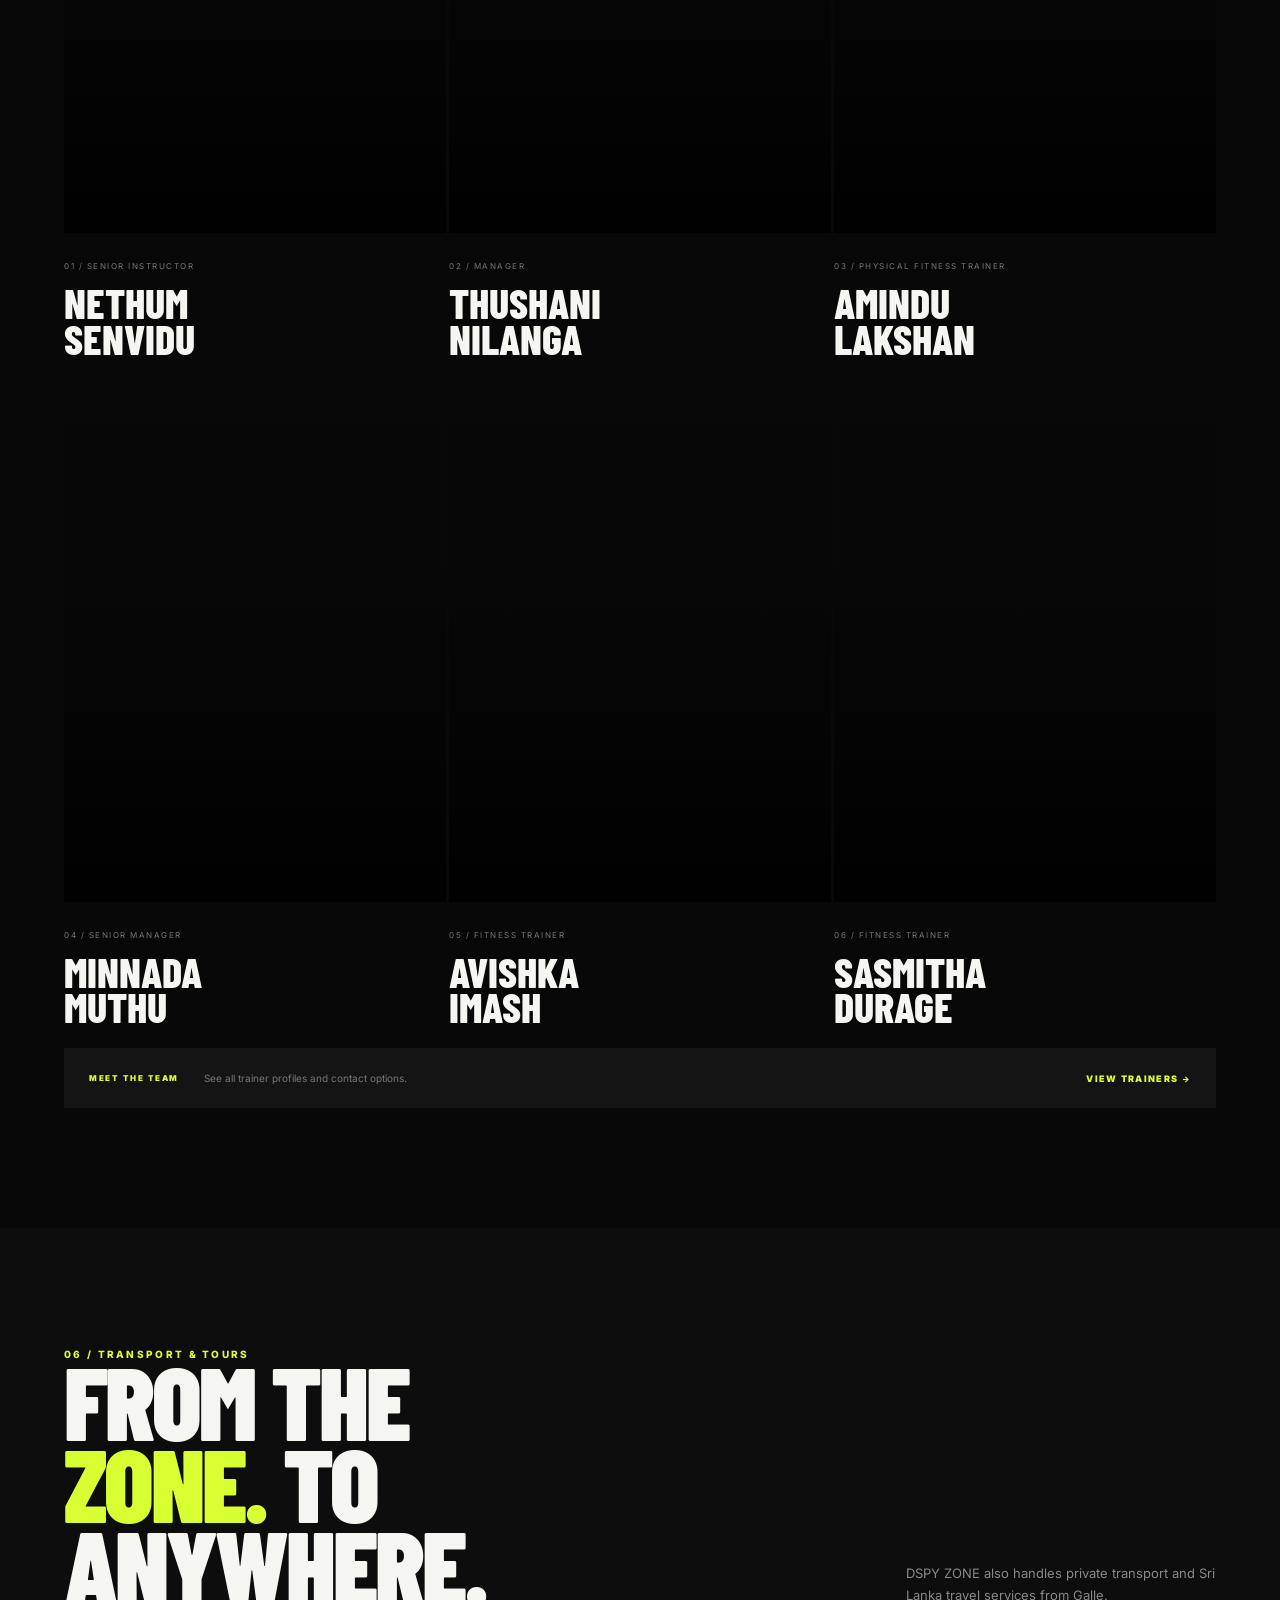
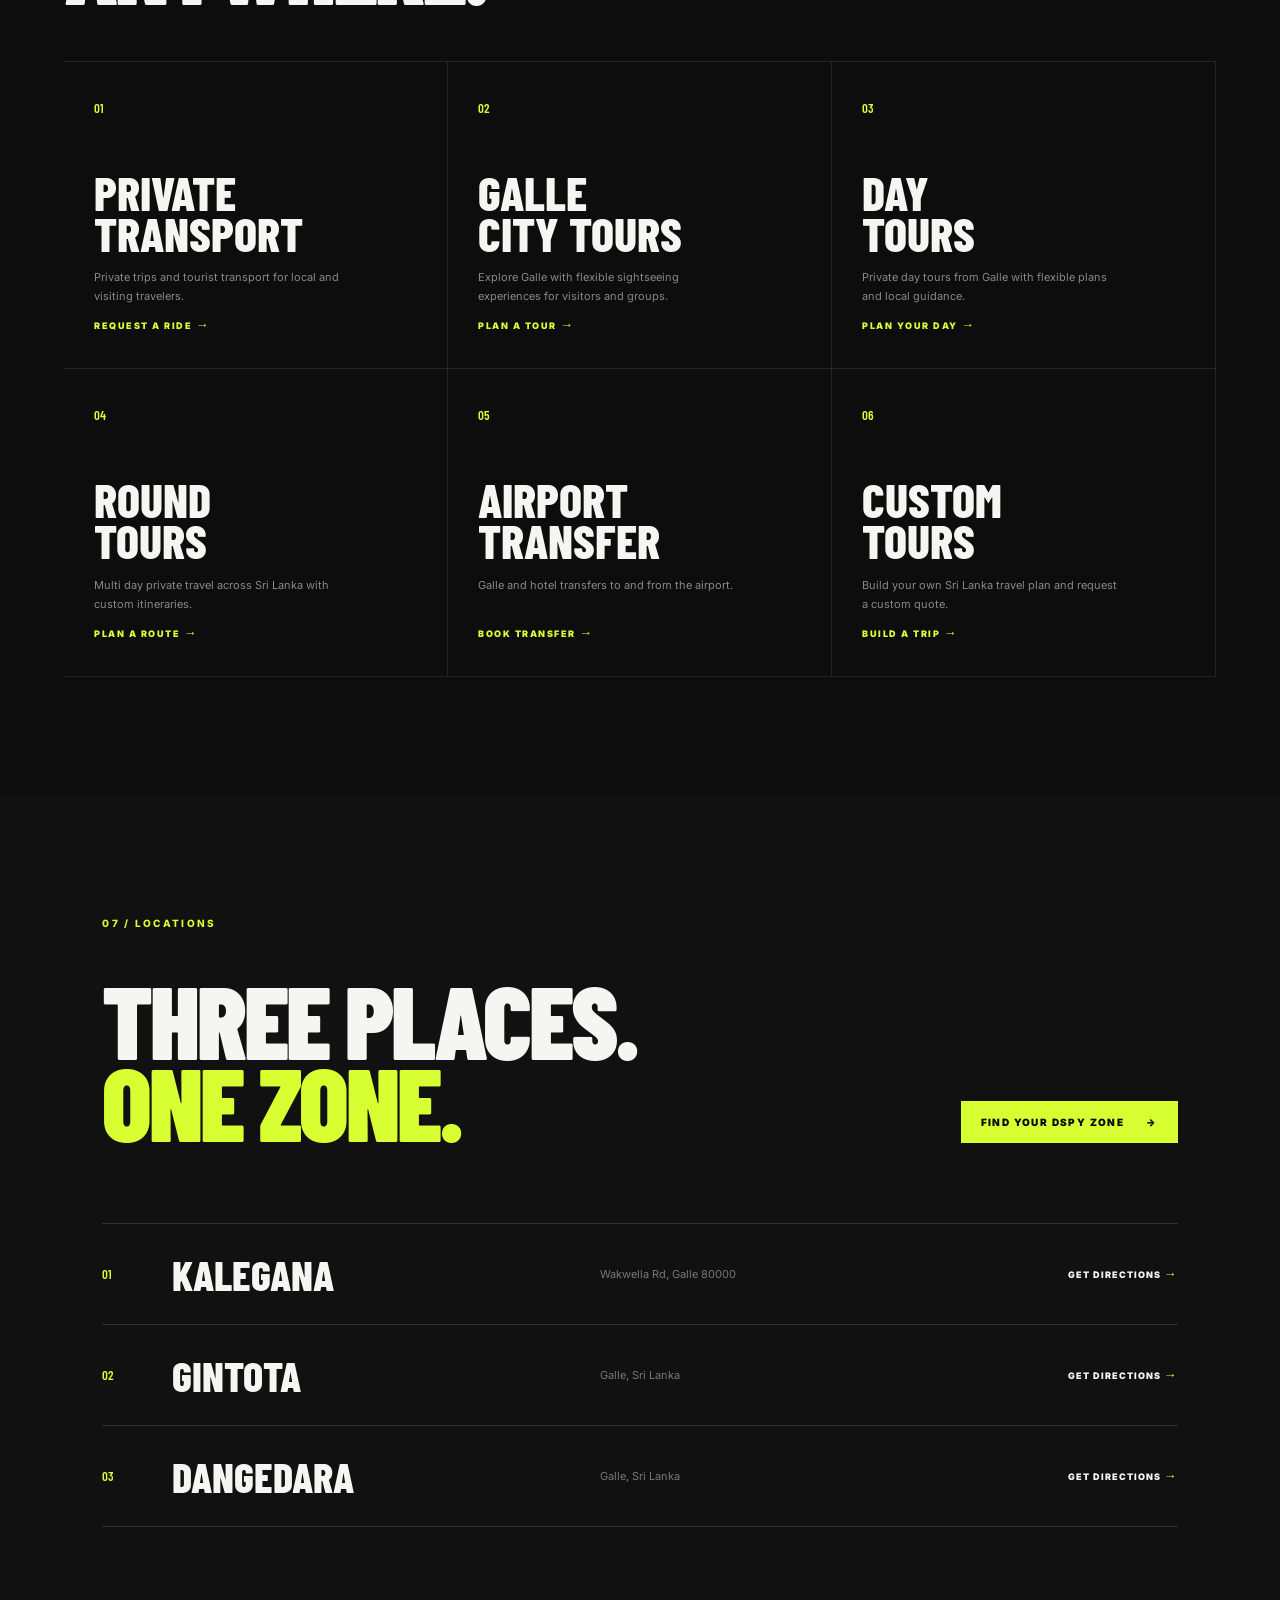
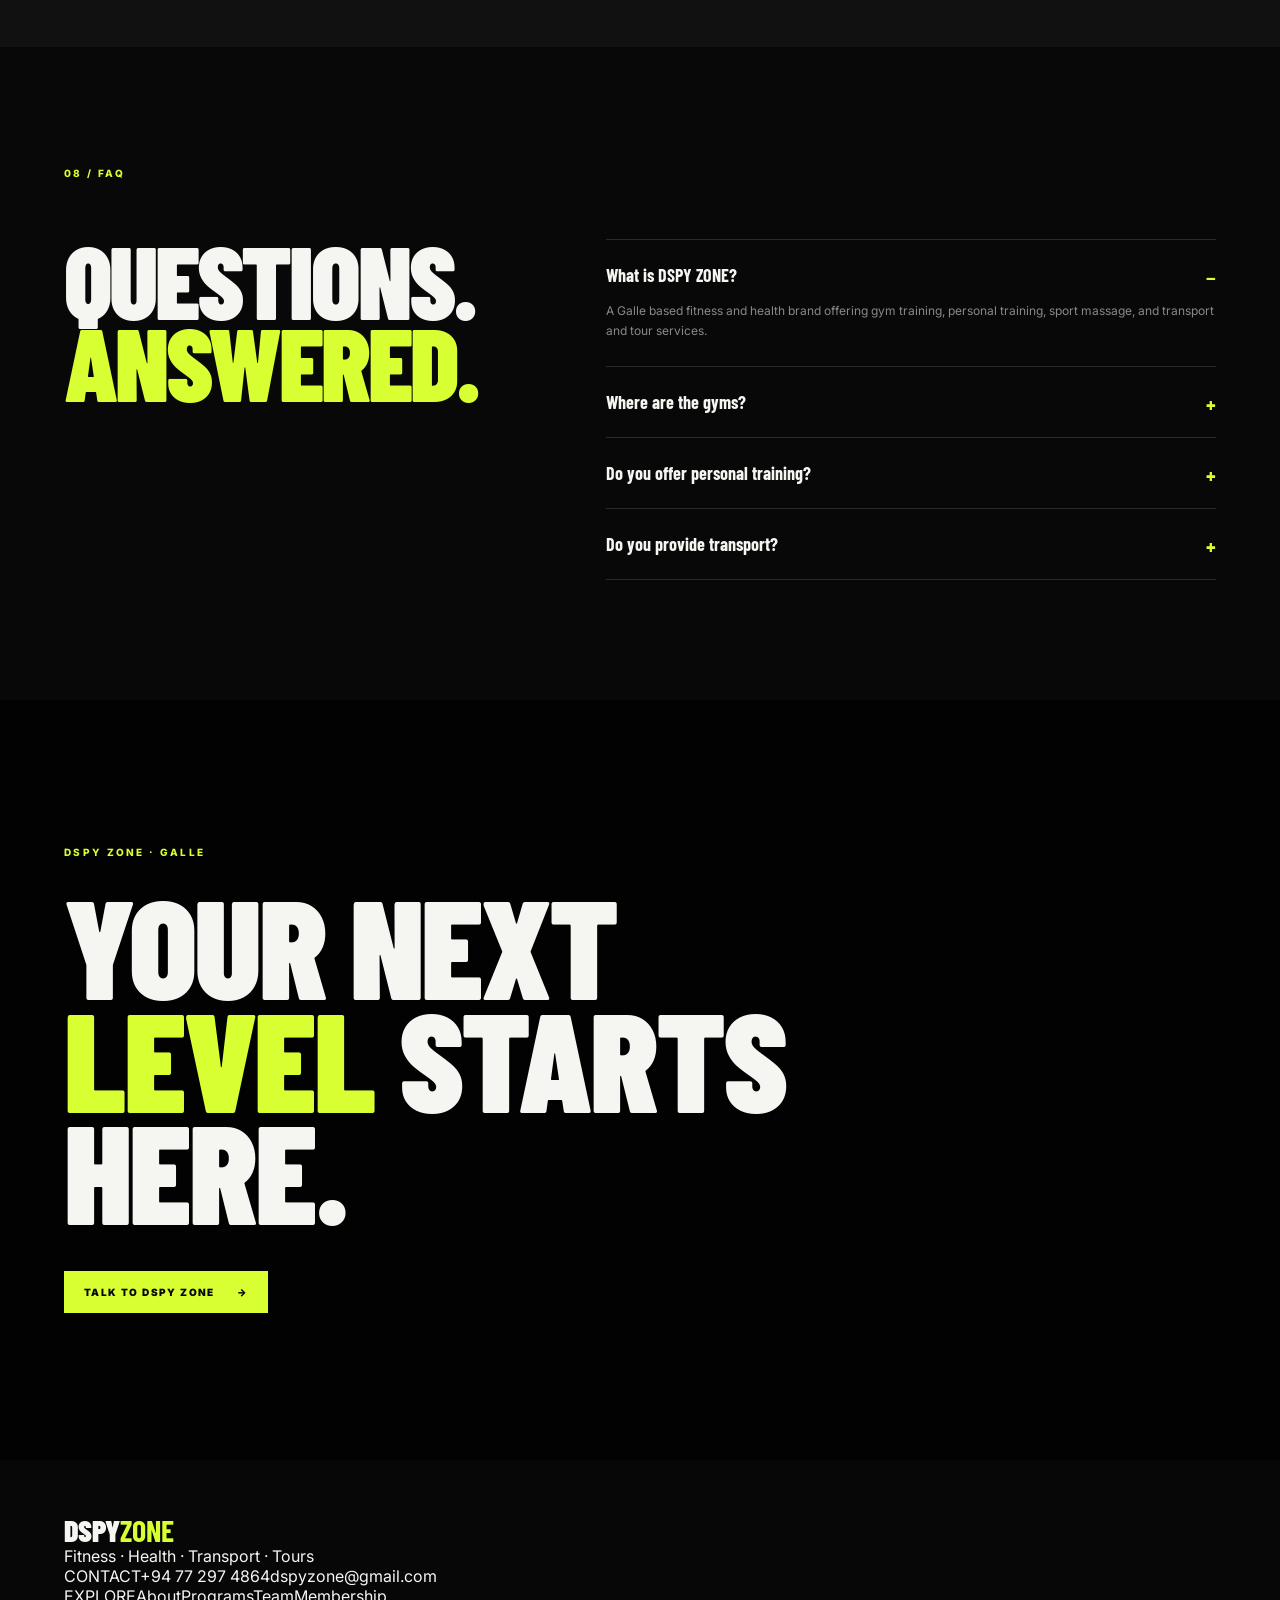
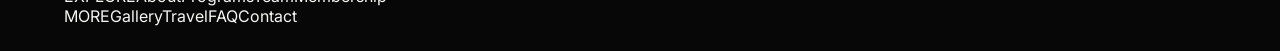
==== commit 59871687: "Fix homepage navigation and replace emoji-style arrows" ====
--- a/index.html
+++ b/index.html
@@ -8,44 +8,84 @@
   <link rel="preconnect" href="https://fonts.googleapis.com">
   <link rel="preconnect" href="https://fonts.gstatic.com" crossorigin>
   <link href="https://fonts.googleapis.com/css2?family=Barlow+Condensed:wght@400;500;600;700;800;900&family=Inter:wght@400;500;600;700&display=swap" rel="stylesheet">
-  <link rel="stylesheet" href="style.css" />
-  <style>
-    .proof{max-width:none;padding-top:55px;padding-bottom:55px;background:#0d0d0d;display:grid;grid-template-columns:repeat(3,1fr) 1.25fr;gap:2px}.proof-card,.proof-action{padding:28px;background:#141414;min-height:130px}.proof-label{display:block;color:#777;font-size:8px;font-weight:800;letter-spacing:1.8px;margin-bottom:18px}.proof-card strong{font:900 42px/.85 'Barlow Condensed';color:#f3f3f0}.proof-card strong span{font-size:20px;color:#d8ff32}.proof-card p{color:#777;font-size:10px;margin-top:8px}.proof-action{display:flex;flex-direction:column;justify-content:space-between;background:#d8ff32;color:#080808}.proof-action span{font-size:8px;font-weight:800;letter-spacing:1.5px}.proof-action b{font:900 30px/.9 'Barlow Condensed'}.gallery-note{margin-top:2px;padding:22px 25px;background:#141414;display:flex;align-items:center;gap:25px}.gallery-note span{color:#d8ff32;font-size:8px;font-weight:800;letter-spacing:1.5px}.gallery-note p{color:#777;font-size:10px;line-height:1.6;flex:1}.gallery-note a{font-size:9px;font-weight:800;letter-spacing:1.3px;color:#d8ff32;white-space:nowrap}@media(max-width:800px){.proof{grid-template-columns:1fr 1fr;padding:25px 5vw}.proof-card,.proof-action{min-height:115px;padding:20px}.proof-card strong{font-size:34px}.proof-action b{font-size:25px}.gallery-note{display:block}.gallery-note p{margin:12px 0}.gallery-note a{display:inline-block}}
-  </style>
+  <link rel="stylesheet" href="style.css?v=4" />
 </head>
 <body>
   <header class="nav" id="nav">
-    <a class="brand" href="#top" aria-label="DSPY ZONE home"><span>DSPY</span><b>ZONE</b></a>
-    <nav class="nav-links" aria-label="Main navigation"><a href="#programs">Programs</a><a href="#zone">The Zone</a><a href="#coaches">Team</a><a href="#travel">Travel</a><a href="#branches">Locations</a></nav>
-    <a class="nav-cta" href="https://wa.me/94772974864" target="_blank" rel="noreferrer">JOIN NOW <span>↗</span></a>
+    <a class="brand" href="index.html" aria-label="DSPY ZONE home"><span>DSPY</span><b>ZONE</b></a>
+    <nav class="nav-links" aria-label="Main navigation">
+      <a href="about.html">About</a>
+      <a href="programs.html">Programs</a>
+      <a href="trainers.html">Team</a>
+      <a href="membership.html">Membership</a>
+      <a href="gallery.html">Gallery</a>
+      <a href="travel.html">Travel</a>
+      <a href="contact.html">Contact</a>
+    </nav>
+    <a class="nav-cta" href="https://wa.me/94772974864" target="_blank" rel="noreferrer">JOIN NOW <span>→</span></a>
     <button class="menu" aria-label="Open menu"><span></span><span></span></button>
   </header>
 
   <main id="top">
-    <section class="hero"><div class="hero-image"></div><div class="hero-overlay"></div><div class="hero-content"><p class="eyebrow reveal">GALLE · SRI LANKA <span></span> FITNESS & HEALTH</p><h1 class="reveal">TRAIN<br><i>HARD.</i><br>LIVE <i>STRONG.</i></h1><p class="hero-copy reveal">A training and wellness destination built around strength, consistency, coaching and recovery.</p><div class="hero-actions reveal"><a class="btn btn-primary" href="https://wa.me/94772974864" target="_blank" rel="noreferrer">START YOUR JOURNEY <span>↗</span></a><a class="text-link" href="#programs">EXPLORE PROGRAMS ↓</a></div></div><div class="hero-bottom reveal"><div><strong>03</strong><span>GALLE<br>LOCATIONS</span></div><div><strong>07</strong><span>DAYS<br>OPEN</span></div><div><strong>02</strong><span>DIVISIONS<br>FITNESS + TRAVEL</span></div><div class="scroll">SCROLL TO TRAIN <span>↓</span></div></div></section>
+    <section class="hero">
+      <div class="hero-image"></div><div class="hero-overlay"></div>
+      <div class="hero-content">
+        <p class="eyebrow reveal">GALLE · SRI LANKA <span></span> FITNESS & HEALTH</p>
+        <h1 class="reveal">TRAIN<br><i>HARD.</i><br>LIVE <i>STRONG.</i></h1>
+        <p class="hero-copy reveal">A training and wellness destination built around strength, consistency, coaching and recovery.</p>
+        <div class="hero-actions reveal">
+          <a class="btn btn-primary" href="https://wa.me/94772974864" target="_blank" rel="noreferrer">START YOUR JOURNEY <span>→</span></a>
+          <a class="text-link" href="programs.html">EXPLORE PROGRAMS <span>→</span></a>
+        </div>
+      </div>
+      <div class="hero-bottom reveal">
+        <div><strong>03</strong><span>GALLE<br>LOCATIONS</span></div>
+        <div><strong>07</strong><span>DAYS<br>OPEN</span></div>
+        <div><strong>02</strong><span>DIVISIONS<br>FITNESS + TRAVEL</span></div>
+        <div class="scroll">SCROLL TO TRAIN <span>↓</span></div>
+      </div>
+    </section>
 
-    <section class="proof section-pad"><div class="proof-card"><span class="proof-label">GOOGLE PLACE</span><strong>4.5<span>/5</span></strong><p>159 reviews</p></div><div class="proof-card"><span class="proof-label">MAIN LOCATION</span><strong>110/1/1</strong><p>Wakwella Rd, Galle</p></div><div class="proof-card"><span class="proof-label">OPEN</span><strong>06:00—22:00</strong><p>Mon—Sat · Sun until 12:00</p></div><a class="proof-action" href="https://www.google.com/maps/search/?api=1&query=DSP%20Y%20Zone%20Gym%20110%2F1%2F1%20Wakwella%20Rd%20Galle" target="_blank" rel="noreferrer"><span>REAL-WORLD PHOTOS</span><b>VIEW ON GOOGLE ↗</b></a></section>
+    <section class="proof section-pad">
+      <div class="proof-card"><span class="proof-label">GOOGLE PLACE</span><strong>4.5<span>/5</span></strong><p>159 reviews</p></div>
+      <div class="proof-card"><span class="proof-label">MAIN LOCATION</span><strong>110/1/1</strong><p>Wakwella Rd, Galle</p></div>
+      <div class="proof-card"><span class="proof-label">OPEN</span><strong>06:00—22:00</strong><p>Mon—Sat · Sun until 12:00</p></div>
+      <a class="proof-action" href="https://www.google.com/maps/search/?api=1&query=DSP%20Y%20Zone%20Gym%20110%2F1%2F1%20Wakwella%20Rd%20Galle" target="_blank" rel="noreferrer"><span>REAL-WORLD PHOTOS</span><b>VIEW ON GOOGLE <span>→</span></b></a>
+    </section>
 
-    <section class="intro section-pad"><div class="section-tag">01 / WHY DSPY</div><div class="intro-grid"><h2>MORE THAN<br>A <em>GYM.</em></h2><div><p class="lead">DSPY ZONE brings fitness, coaching, recovery and travel services together under one Galle based brand.</p><p>Train at DSPY ZONE with strength, cardio, personal training, ladies fitness, weight loss guidance and muscle building programs. Recover with sport massage. Travel with private transport and custom tours.</p><a class="arrow-link" href="#programs">SEE WHAT WE OFFER <span>↗</span></a></div></div></section>
+    <section class="intro section-pad">
+      <div class="section-tag">01 / WHY DSPY</div>
+      <div class="intro-grid"><h2>MORE THAN<br>A <em>GYM.</em></h2><div><p class="lead">DSPY ZONE brings fitness, coaching, recovery and travel services together under one Galle based brand.</p><p>Train at DSPY ZONE with strength, cardio, personal training, ladies fitness, weight loss guidance and muscle building programs. Recover with sport massage. Travel with private transport and custom tours.</p><a class="arrow-link" href="about.html">DISCOVER DSPY ZONE <span>→</span></a></div></div>
+    </section>
 
-    <section class="programs section-pad" id="programs"><div class="section-head"><div><div class="section-tag">02 / TRAINING</div><h2>FIND YOUR<br><em>PROGRAM.</em></h2></div><p>Different goals. One standard. Show up, train with purpose, keep progressing.</p></div><div class="program-grid"><article class="program-card featured"><div class="program-bg bg-strength"></div><div class="program-num">01</div><div class="program-info"><h3>STRENGTH</h3><p>Build power, muscle and confidence with structured resistance training.</p><a href="https://wa.me/94772974864" target="_blank" rel="noreferrer">TRAIN FOR STRENGTH ↗</a></div></article><article class="program-card"><div class="program-bg bg-cardio"></div><div class="program-num">02</div><div class="program-info"><h3>CARDIO</h3><p>Improve endurance, conditioning and everyday performance.</p><a href="https://wa.me/94772974864" target="_blank" rel="noreferrer">START CARDIO ↗</a></div></article><article class="program-card"><div class="program-bg bg-personal"></div><div class="program-num">03</div><div class="program-info"><h3>PERSONAL TRAINING</h3><p>Goal focused coaching and exercise guidance built around your progress.</p><a href="https://wa.me/94772974864" target="_blank" rel="noreferrer">MEET A COACH ↗</a></div></article><article class="program-card"><div class="program-bg bg-ladies"></div><div class="program-num">04</div><div class="program-info"><h3>LADIES FITNESS</h3><p>Focused training around strength, health and confidence.</p><a href="https://wa.me/94772974864" target="_blank" rel="noreferrer">GET STARTED ↗</a></div></article><article class="program-card"><div class="program-bg bg-weight"></div><div class="program-num">05</div><div class="program-info"><h3>WEIGHT LOSS</h3><p>Training and practical fitness guidance for sustainable progress.</p><a href="https://wa.me/94772974864" target="_blank" rel="noreferrer">START TODAY ↗</a></div></article><article class="program-card"><div class="program-bg bg-recovery"></div><div class="program-num">06</div><div class="program-info"><h3>SPORT MASSAGE</h3><p>Recovery support for active bodies and demanding training schedules.</p><a href="https://wa.me/94772974864" target="_blank" rel="noreferrer">BOOK RECOVERY ↗</a></div></article></div></section>
+    <section class="programs section-pad" id="programs">
+      <div class="section-head"><div><div class="section-tag">02 / TRAINING</div><h2>FIND YOUR<br><em>PROGRAM.</em></h2></div><p>Different goals. One standard. Show up, train with purpose, keep progressing.</p></div>
+      <div class="program-grid">
+        <article class="program-card featured"><div class="program-bg bg-strength"></div><div class="program-num">01</div><div class="program-info"><h3>STRENGTH</h3><p>Build power, muscle and confidence with structured resistance training.</p><a href="programs.html">TRAIN FOR STRENGTH <span>→</span></a></div></article>
+        <article class="program-card"><div class="program-bg bg-cardio"></div><div class="program-num">02</div><div class="program-info"><h3>CARDIO</h3><p>Improve endurance, conditioning and everyday performance.</p><a href="programs.html">START CARDIO <span>→</span></a></div></article>
+        <article class="program-card"><div class="program-bg bg-personal"></div><div class="program-num">03</div><div class="program-info"><h3>PERSONAL TRAINING</h3><p>Goal focused coaching and exercise guidance built around your progress.</p><a href="programs.html">MEET A COACH <span>→</span></a></div></article>
+        <article class="program-card"><div class="program-bg bg-ladies"></div><div class="program-num">04</div><div class="program-info"><h3>LADIES FITNESS</h3><p>Focused training around strength, health and confidence.</p><a href="programs.html">GET STARTED <span>→</span></a></div></article>
+        <article class="program-card"><div class="program-bg bg-weight"></div><div class="program-num">05</div><div class="program-info"><h3>WEIGHT LOSS</h3><p>Training and practical fitness guidance for sustainable progress.</p><a href="programs.html">START TODAY <span>→</span></a></div></article>
+        <article class="program-card"><div class="program-bg bg-recovery"></div><div class="program-num">06</div><div class="program-info"><h3>SPORT MASSAGE</h3><p>Recovery support for active bodies and demanding training schedules.</p><a href="programs.html">BOOK RECOVERY <span>→</span></a></div></article>
+      </div>
+    </section>
 
     <section class="manifesto"><div class="manifesto-inner"><div class="section-tag">03 / THE DSPY STANDARD</div><h2>SHOW UP.<br><span>PUT IN THE WORK.</span><br>GET BETTER.</h2><div class="manifesto-line"></div><p>Consistency beats shortcuts. Train with people who take their goals seriously.</p></div></section>
 
-    <section class="zone section-pad" id="zone"><div class="section-head"><div><div class="section-tag">04 / THE ZONE</div><h2>YOUR TRAINING<br><em>SPACE.</em></h2></div><p>Built for focused sessions, from first rep to final set.</p></div><div class="gallery"><div class="gallery-large image-gym-1"><span>01 / TRAINING FLOOR</span></div><div class="gallery-small image-gym-2"><span>02 / STRENGTH</span></div><div class="gallery-small image-gym-3"><span>03 / CONDITIONING</span></div></div><div class="gallery-note"><span>PHOTO PREVIEW</span><p>Temporary fitness imagery is used for this concept build. Replace with approved DSPY ZONE Facebook or Google photos before launch.</p><a href="https://www.google.com/maps/search/?api=1&query=DSP%20Y%20Zone%20Gym%20Galle" target="_blank" rel="noreferrer">OPEN GOOGLE PHOTOS ↗</a></div></section>
+    <section class="zone section-pad" id="zone"><div class="section-head"><div><div class="section-tag">04 / THE ZONE</div><h2>YOUR TRAINING<br><em>SPACE.</em></h2></div><p>Built for focused sessions, from first rep to final set.</p></div><div class="gallery"><div class="gallery-large image-gym-1"><span>01 / TRAINING FLOOR</span></div><div class="gallery-small image-gym-2"><span>02 / STRENGTH</span></div><div class="gallery-small image-gym-3"><span>03 / CONDITIONING</span></div></div><div class="gallery-note"><span>PHOTO PREVIEW</span><p>Temporary fitness imagery is used for this concept build. Replace with approved DSPY ZONE photos before launch.</p><a href="gallery.html">OPEN FULL GALLERY <span>→</span></a></div></section>
 
-    <section class="coaches section-pad" id="coaches"><div class="section-head"><div><div class="section-tag">05 / THE TEAM</div><h2>THE PEOPLE<br><em>BEHIND DSPY.</em></h2></div><p>The current DSPY ZONE team includes instructors, managers and fitness trainers.</p></div><div class="coach-grid"><article class="coach"><div class="coach-img coach-1"></div><div class="coach-meta"><span>01 / SENIOR INSTRUCTOR</span><h3>NETHUM<br>SENVIDU</h3></div></article><article class="coach"><div class="coach-img coach-2"></div><div class="coach-meta"><span>02 / MANAGER</span><h3>THUSHANI<br>NILANGA</h3></div></article><article class="coach"><div class="coach-img coach-3"></div><div class="coach-meta"><span>03 / PHYSICAL FITNESS TRAINER</span><h3>AMINDU<br>LAKSHAN</h3></div></article><article class="coach"><div class="coach-img coach-4"></div><div class="coach-meta"><span>04 / SENIOR MANAGER</span><h3>MINNADA<br>MUTHU</h3></div></article><article class="coach"><div class="coach-img coach-5"></div><div class="coach-meta"><span>05 / FITNESS TRAINER</span><h3>AVISHKA<br>IMASH</h3></div></article><article class="coach"><div class="coach-img coach-6"></div><div class="coach-meta"><span>06 / FITNESS TRAINER</span><h3>SASMITHA<br>DURAGE</h3></div></article></div></section>
+    <section class="coaches section-pad" id="coaches"><div class="section-head"><div><div class="section-tag">05 / THE TEAM</div><h2>THE PEOPLE<br><em>BEHIND DSPY.</em></h2></div><p>The current DSPY ZONE team includes instructors, managers and fitness trainers.</p></div><div class="coach-grid"><article class="coach"><div class="coach-img coach-1"></div><div class="coach-meta"><span>01 / SENIOR INSTRUCTOR</span><h3>NETHUM<br>SENVIDU</h3></div></article><article class="coach"><div class="coach-img coach-2"></div><div class="coach-meta"><span>02 / MANAGER</span><h3>THUSHANI<br>NILANGA</h3></div></article><article class="coach"><div class="coach-img coach-3"></div><div class="coach-meta"><span>03 / PHYSICAL FITNESS TRAINER</span><h3>AMINDU<br>LAKSHAN</h3></div></article><article class="coach"><div class="coach-img coach-4"></div><div class="coach-meta"><span>04 / SENIOR MANAGER</span><h3>MINNADA<br>MUTHU</h3></div></article><article class="coach"><div class="coach-img coach-5"></div><div class="coach-meta"><span>05 / FITNESS TRAINER</span><h3>AVISHKA<br>IMASH</h3></div></article><article class="coach"><div class="coach-img coach-6"></div><div class="coach-meta"><span>06 / FITNESS TRAINER</span><h3>SASMITHA<br>DURAGE</h3></div></article></div><div class="gallery-note"><span>MEET THE TEAM</span><p>See all trainer profiles and contact options.</p><a href="trainers.html">VIEW TRAINERS <span>→</span></a></div></section>
 
-    <section class="travel section-pad" id="travel"><div class="section-head"><div><div class="section-tag">06 / TRANSPORT & TOURS</div><h2>FROM THE<br><em>ZONE.</em> TO<br>ANYWHERE.</h2></div><p>DSPY ZONE also handles private transport and Sri Lanka travel services from Galle.</p></div><div class="travel-grid"><article><span>01</span><h3>PRIVATE<br>TRANSPORT</h3><p>Private trips and tourist transport for local and visiting travelers.</p><a href="mailto:dspyzone@gmail.com">REQUEST A RIDE ↗</a></article><article><span>02</span><h3>GALLE<br>CITY TOURS</h3><p>Explore Galle with flexible sightseeing experiences for visitors and groups.</p><a href="mailto:dspyzone@gmail.com">PLAN A TOUR ↗</a></article><article><span>03</span><h3>DAY<br>TOURS</h3><p>Private day tours from Galle with flexible plans and local guidance.</p><a href="mailto:dspyzone@gmail.com">PLAN YOUR DAY ↗</a></article><article><span>04</span><h3>ROUND<br>TOURS</h3><p>Multi day private travel across Sri Lanka with custom itineraries.</p><a href="mailto:dspyzone@gmail.com">PLAN A ROUTE ↗</a></article><article><span>05</span><h3>AIRPORT<br>TRANSFER</h3><p>Galle and hotel transfers to and from the airport.</p><a href="mailto:dspyzone@gmail.com">BOOK TRANSFER ↗</a></article><article><span>06</span><h3>CUSTOM<br>TOURS</h3><p>Build your own Sri Lanka travel plan and request a custom quote.</p><a href="mailto:dspyzone@gmail.com">BUILD A TRIP ↗</a></article></div></section>
+    <section class="travel section-pad" id="travel"><div class="section-head"><div><div class="section-tag">06 / TRANSPORT & TOURS</div><h2>FROM THE<br><em>ZONE.</em> TO<br>ANYWHERE.</h2></div><p>DSPY ZONE also handles private transport and Sri Lanka travel services from Galle.</p></div><div class="travel-grid"><article><span>01</span><h3>PRIVATE<br>TRANSPORT</h3><p>Private trips and tourist transport for local and visiting travelers.</p><a href="travel.html">REQUEST A RIDE <span>→</span></a></article><article><span>02</span><h3>GALLE<br>CITY TOURS</h3><p>Explore Galle with flexible sightseeing experiences for visitors and groups.</p><a href="travel.html">PLAN A TOUR <span>→</span></a></article><article><span>03</span><h3>DAY<br>TOURS</h3><p>Private day tours from Galle with flexible plans and local guidance.</p><a href="travel.html">PLAN YOUR DAY <span>→</span></a></article><article><span>04</span><h3>ROUND<br>TOURS</h3><p>Multi day private travel across Sri Lanka with custom itineraries.</p><a href="travel.html">PLAN A ROUTE <span>→</span></a></article><article><span>05</span><h3>AIRPORT<br>TRANSFER</h3><p>Galle and hotel transfers to and from the airport.</p><a href="travel.html">BOOK TRANSFER <span>→</span></a></article><article><span>06</span><h3>CUSTOM<br>TOURS</h3><p>Build your own Sri Lanka travel plan and request a custom quote.</p><a href="travel.html">BUILD A TRIP <span>→</span></a></article></div></section>
 
-    <section class="locations section-pad" id="branches"><div class="section-tag">07 / LOCATIONS</div><div class="locations-head"><h2>THREE PLACES.<br><em>ONE ZONE.</em></h2><a class="btn btn-primary" href="https://wa.me/94772974864" target="_blank" rel="noreferrer">ASK ABOUT MEMBERSHIP ↗</a></div><div class="location-list"><div><span>01</span><h3>KALEGANA</h3><p>Wakwella Rd, Galle 80000</p><a href="https://www.google.com/maps/search/?api=1&query=DSPY%20ZONE%20Wakwella%20Road%20Galle" target="_blank" rel="noreferrer">GET DIRECTIONS ↗</a></div><div><span>02</span><h3>GINTOTA</h3><p>Galle, Sri Lanka</p><a href="https://www.google.com/maps/search/?api=1&query=DSPY%20ZONE%20Gintota%20Galle" target="_blank" rel="noreferrer">GET DIRECTIONS ↗</a></div><div><span>03</span><h3>DANGEDARA</h3><p>Galle, Sri Lanka</p><a href="https://www.google.com/maps/search/?api=1&query=DSPY%20ZONE%20Dangedara%20Galle" target="_blank" rel="noreferrer">GET DIRECTIONS ↗</a></div></div></section>
+    <section class="locations section-pad" id="branches"><div class="section-tag">07 / LOCATIONS</div><div class="locations-head"><h2>THREE PLACES.<br><em>ONE ZONE.</em></h2><a class="btn btn-primary" href="contact.html">FIND YOUR DSPY ZONE <span>→</span></a></div><div class="location-list"><div><span>01</span><h3>KALEGANA</h3><p>Wakwella Rd, Galle 80000</p><a href="https://www.google.com/maps/search/?api=1&query=DSPY%20ZONE%20Wakwella%20Road%20Galle" target="_blank" rel="noreferrer">GET DIRECTIONS <span>→</span></a></div><div><span>02</span><h3>GINTOTA</h3><p>Galle, Sri Lanka</p><a href="https://www.google.com/maps/search/?api=1&query=DSPY%20ZONE%20Gintota%20Galle" target="_blank" rel="noreferrer">GET DIRECTIONS <span>→</span></a></div><div><span>03</span><h3>DANGEDARA</h3><p>Galle, Sri Lanka</p><a href="https://www.google.com/maps/search/?api=1&query=DSPY%20ZONE%20Dangedara%20Galle" target="_blank" rel="noreferrer">GET DIRECTIONS <span>→</span></a></div></div></section>
 
     <section class="faq section-pad"><div class="section-tag">08 / FAQ</div><div class="faq-grid"><h2>QUESTIONS.<br><em>ANSWERED.</em></h2><div class="faq-list"><details open><summary>What is DSPY ZONE?</summary><p>A Galle based fitness and health brand offering gym training, personal training, sport massage, and transport and tour services.</p></details><details><summary>Where are the gyms?</summary><p>DSPY ZONE lists fitness branches in Kalegana, Gintota and Dangedara in Galle.</p></details><details><summary>Do you offer personal training?</summary><p>Yes. Goal based personal training and fitness guidance are part of the fitness services.</p></details><details><summary>Do you provide transport?</summary><p>Yes. Private transport, Galle city tours, day tours, round tours, airport transfers and custom tours are available.</p></details></div></div></section>
 
-    <section class="cta"><div class="cta-bg"></div><div class="cta-inner"><p class="eyebrow">DSPY ZONE · GALLE</p><h2>YOUR NEXT<br><em>LEVEL</em> STARTS<br>HERE.</h2><a class="btn btn-primary" href="https://wa.me/94772974864" target="_blank" rel="noreferrer">JOIN DSPY ZONE <span>↗</span></a></div></section>
+    <section class="cta"><div class="cta-bg"></div><div class="cta-inner"><p class="eyebrow">DSPY ZONE · GALLE</p><h2>YOUR NEXT<br><em>LEVEL</em> STARTS<br>HERE.</h2><a class="btn btn-primary" href="https://wa.me/94772974864" target="_blank" rel="noreferrer">TALK TO DSPY ZONE <span>→</span></a></div></section>
   </main>
 
-  <footer><div class="footer-top"><a class="brand" href="#top"><span>DSPY</span><b>ZONE</b></a><p>FITNESS · HEALTH · TRANSPORT · TOURS</p><a href="mailto:dspyzone@gmail.com">dspyzone@gmail.com</a></div><div class="footer-bottom"><span>© 2026 DSPY ZONE</span><span>GALLE, SRI LANKA</span><a href="tel:+94772974864">+94 77 297 4864</a></div></footer>
-  <script src="script.js"></script>
+  <footer class="footer"><div class="footer-brand"><a class="brand" href="index.html"><span>DSPY</span><b>ZONE</b></a><p>Fitness · Health · Transport · Tours</p></div><div><span>CONTACT</span><a href="tel:+94772974864">+94 77 297 4864</a><a href="mailto:dspyzone@gmail.com">dspyzone@gmail.com</a></div><div><span>EXPLORE</span><a href="about.html">About</a><a href="programs.html">Programs</a><a href="trainers.html">Team</a><a href="membership.html">Membership</a></div><div><span>MORE</span><a href="gallery.html">Gallery</a><a href="travel.html">Travel</a><a href="faq.html">FAQ</a><a href="contact.html">Contact</a></div></footer>
+  <script src="script.js?v=4"></script>
 </body>
 </html>
--- a/style.css
+++ b/style.css
@@ -1 +1,3 @@
-*{box-sizing:border-box;margin:0;padding:0}html{scroll-behavior:smooth}body{background:#0a0a0a;color:#f3f3f0;font-family:Inter,Arial,sans-serif;overflow-x:hidden}a{color:inherit;text-decoration:none}button{font:inherit}.nav{height:82px;position:fixed;top:0;left:0;right:0;z-index:20;display:flex;align-items:center;justify-content:space-between;padding:0 4vw;border-bottom:1px solid rgba(255,255,255,.1);background:rgba(8,8,8,.62);backdrop-filter:blur(18px)}.brand{font-family:'Barlow Condensed',sans-serif;font-size:28px;font-weight:900;letter-spacing:-1px}.brand span{color:#fff}.brand b{color:#d8ff32}.nav-links{display:flex;gap:27px;font-size:11px;font-weight:700;letter-spacing:1.4px;text-transform:uppercase}.nav-links a{opacity:.72;transition:.25s}.nav-links a:hover{opacity:1;color:#d8ff32}.nav-cta,.btn{display:inline-flex;align-items:center;gap:24px;padding:14px 20px;background:#d8ff32;color:#080808;font-size:11px;font-weight:800;letter-spacing:1.4px}.nav-cta span,.btn span{font-size:16px}.menu{display:none;background:none;border:0;color:#fff}.hero{height:100vh;min-height:720px;position:relative;display:flex;align-items:center;overflow:hidden}.hero-image{position:absolute;inset:0;background:url('https://images.unsplash.com/photo-1581009146145-b5ef050c2e1e?auto=format&fit=crop&w=2200&q=85') center/cover}.hero-overlay{position:absolute;inset:0;background:linear-gradient(90deg,rgba(0,0,0,.9) 0%,rgba(0,0,0,.52) 50%,rgba(0,0,0,.22)),linear-gradient(0deg,#0a0a0a 0%,transparent 28%)}.hero-content{position:relative;z-index:2;width:min(1250px,92%);margin:auto;padding-top:70px}.eyebrow,.section-tag{font-size:10px;letter-spacing:2.4px;font-weight:700;color:#d8ff32}.eyebrow span{display:inline-block;width:35px;height:1px;background:#d8ff32;margin:0 12px 3px}.hero h1{font-family:'Barlow Condensed',sans-serif;font-size:clamp(88px,12vw,185px);line-height:.77;letter-spacing:-5px;font-weight:900;margin:28px 0}.hero h1 i,.section-head h2 em,.intro h2 em,.locations h2 em,.cta h2 em,.faq h2 em,.travel h2 em{font-style:normal;color:#d8ff32}.hero-copy{max-width:410px;color:#d0d0cc;font-size:14px;line-height:1.7}.hero-actions{display:flex;align-items:center;gap:30px;margin-top:30px}.text-link,.arrow-link{font-size:10px;font-weight:800;letter-spacing:1.6px}.hero-bottom{position:absolute;z-index:2;bottom:28px;left:4vw;right:4vw;display:flex;gap:48px;align-items:end}.hero-bottom>div{display:flex;gap:10px;align-items:center}.hero-bottom strong{font:700 38px 'Barlow Condensed';color:#d8ff32}.hero-bottom span{font-size:8px;line-height:1.4;letter-spacing:1.3px}.hero-bottom .scroll{margin-left:auto;font-size:9px;letter-spacing:1.8px}.section-pad{padding:120px 5vw;max-width:1500px;margin:auto}.intro{padding-top:150px}.intro-grid{display:grid;grid-template-columns:1.1fr .8fr;gap:12vw;margin-top:45px}.intro h2,.section-head h2,.locations h2,.cta h2,.faq h2,.travel h2{font:900 clamp(64px,8vw,120px)/.8 'Barlow Condensed';letter-spacing:-3px}.intro p{color:#aaa;line-height:1.8;font-size:14px}.intro .lead{font-size:20px;color:#eee;line-height:1.5;margin-bottom:22px}.arrow-link{display:inline-block;margin-top:35px;color:#d8ff32}.section-head{display:flex;justify-content:space-between;align-items:end;gap:50px;margin-bottom:55px}.section-head>p{max-width:300px;color:#92928e;font-size:13px;line-height:1.7}.program-grid{display:grid;grid-template-columns:repeat(2,1fr);gap:2px}.program-card{height:520px;position:relative;overflow:hidden;background:#151515}.program-bg{position:absolute;inset:0;background-position:center;background-size:cover;transition:transform .7s}.program-card:hover .program-bg{transform:scale(1.05)}.program-bg:after,.gallery>div:after,.coach-img:after{content:'';position:absolute;inset:0;background:linear-gradient(0deg,rgba(0,0,0,.85),rgba(0,0,0,.05) 65%)}.bg-strength{background-image:url('https://images.unsplash.com/photo-1534438327276-14e5300c3a48?auto=format&fit=crop&w=1400&q=80')}.bg-cardio{background-image:url('https://images.unsplash.com/photo-1538805060514-97d9cc17730c?auto=format&fit=crop&w=1400&q=80')}.bg-personal{background-image:url('https://images.unsplash.com/photo-1583454110551-21f2fa2afe61?auto=format&fit=crop&w=1400&q=80')}.bg-ladies{background-image:url('https://images.unsplash.com/photo-1518310383802-640c2de311b2?auto=format&fit=crop&w=1400&q=80')}.bg-weight{background-image:url('https://images.unsplash.com/photo-1517836357463-d25dfeac3438?auto=format&fit=crop&w=1400&q=80')}.bg-recovery{background-image:url('https://images.unsplash.com/photo-1544161515-4ab6ce6db874?auto=format&fit=crop&w=1400&q=80')}.program-num{position:absolute;top:25px;left:25px;z-index:2;font:600 13px 'Barlow Condensed';color:#d8ff32}.program-info{position:absolute;z-index:2;left:30px;right:30px;bottom:30px}.program-info h3{font:800 55px/.9 'Barlow Condensed';letter-spacing:-1px}.program-info p{max-width:390px;color:#c3c3be;font-size:12px;line-height:1.6;margin:15px 0}.program-info a,.travel-grid a{font-size:9px;font-weight:800;letter-spacing:1.5px;color:#d8ff32}.manifesto{min-height:720px;display:flex;align-items:center;background:#d8ff32;color:#090909}.manifesto-inner{width:min(1250px,90%);margin:auto}.manifesto .section-tag{color:#090909}.manifesto h2{font:900 clamp(75px,11vw,160px)/.76 'Barlow Condensed';letter-spacing:-5px;margin:35px 0}.manifesto h2 span{color:transparent;-webkit-text-stroke:2px #090909}.manifesto-line{height:1px;background:#090909;opacity:.35;margin:35px 0}.manifesto p{font-size:13px;max-width:420px;line-height:1.7}.gallery{display:grid;grid-template-columns:1.45fr .8fr;grid-template-rows:320px 320px;gap:3px}.gallery>div{position:relative;background-position:center;background-size:cover;overflow:hidden}.gallery-large{grid-row:1/3}.image-gym-1{background-image:url('https://images.unsplash.com/photo-1579758629938-03607ccdbaba?auto=format&fit=crop&w=1600&q=80')}.image-gym-2{background-image:url('https://images.unsplash.com/photo-1571019614242-c5c5dee9f50b?auto=format&fit=crop&w=1000&q=80')}.image-gym-3{background-image:url('https://images.unsplash.com/photo-1540497077202-7c8a3999166f?auto=format&fit=crop&w=1000&q=80')}.gallery span{position:absolute;z-index:2;left:20px;bottom:20px;font-size:9px;font-weight:700;letter-spacing:1.5px}.coach-grid{display:grid;grid-template-columns:repeat(3,1fr);gap:45px 3px}.coach-img{height:480px;position:relative;background:center/cover}.coach-1{background-image:url('https://images.unsplash.com/photo-1567013127542-490d757e51fc?auto=format&fit=crop&w=1000&q=80')}.coach-2{background-image:url('https://images.unsplash.com/photo-1581009146145-b5ef050c2e1e?auto=format&fit=crop&w=1000&q=80')}.coach-3{background-image:url('https://images.unsplash.com/photo-1534438327276-14e5300c3a48?auto=format&fit=crop&w=1000&q=80')}.coach-4{background-image:url('https://images.unsplash.com/photo-1571019613454-1cb2f99b2d8b?auto=format&fit=crop&w=1000&q=80')}.coach-5{background-image:url('https://images.unsplash.com/photo-1583454110551-21f2fa2afe61?auto=format&fit=crop&w=1000&q=80')}.coach-6{background-image:url('https://images.unsplash.com/photo-1599058917212-d750089bc07e?auto=format&fit=crop&w=1000&q=80')}.coach-meta{padding:20px 0}.coach-meta span{font-size:8px;letter-spacing:1.5px;color:#777}.coach-meta h3{font:800 42px/.85 'Barlow Condensed';margin-top:12px}.travel{max-width:none;background:#0d0d0d}.travel-grid{display:grid;grid-template-columns:repeat(3,1fr);border-top:1px solid #292929}.travel-grid article{min-height:300px;padding:35px 30px;border-right:1px solid #292929;border-bottom:1px solid #292929;transition:.3s}.travel-grid article:hover{background:#151515}.travel-grid span{color:#d8ff32;font:600 13px 'Barlow Condensed'}.travel-grid h3{font:800 48px/.85 'Barlow Condensed';margin:55px 0 15px}.travel-grid p{font-size:11px;color:#888;line-height:1.7;max-width:260px;min-height:45px}.locations{background:#111;max-width:none;padding-left:8vw;padding-right:8vw}.locations-head{display:flex;justify-content:space-between;align-items:end;margin:50px 0 80px}.location-list{border-top:1px solid #303030}.location-list>div{display:grid;grid-template-columns:70px 1fr 1fr 150px;align-items:center;padding:25px 0;border-bottom:1px solid #303030}.location-list span{color:#d8ff32;font:600 13px 'Barlow Condensed'}.location-list h3{font:800 42px 'Barlow Condensed'}.location-list p{font-size:11px;color:#777}.location-list a{font-size:9px;font-weight:800;letter-spacing:1px;text-align:right}.faq-grid{display:grid;grid-template-columns:.8fr 1.2fr;gap:10vw;margin-top:60px}.faq-list{border-top:1px solid #292929}.faq-list details{border-bottom:1px solid #292929;padding:24px 0}.faq-list summary{cursor:pointer;list-style:none;font:700 18px 'Barlow Condensed';letter-spacing:.4px}.faq-list summary::-webkit-details-marker{display:none}.faq-list summary:after{content:'+';float:right;color:#d8ff32;font:400 22px Inter}.faq-list details[open] summary:after{content:'−'}.faq-list p{color:#888;font-size:12px;line-height:1.7;max-width:600px;padding-top:15px}.cta{height:760px;position:relative;display:flex;align-items:center;overflow:hidden}.cta-bg{position:absolute;inset:0;background:url('https://images.unsplash.com/photo-1583454110551-21f2fa2afe61?auto=format&fit=crop&w=2000&q=85') center/cover;filter:grayscale(1)}.cta-bg:after{content:'';position:absolute;inset:0;background:rgba(0,0,0,.72)}.cta-inner{position:relative;width:min(1250px,90%);margin:auto}.cta h2{font-size:clamp(78px,11vw,160px);margin:30px 0 45px}.cta .btn{width:max-content}footer{padding:55px 5vw 25px;background:#070707}.footer-top{display:flex;justify-content:space-between;align-items:center;padding-bottom:60px}.footer-top p,.footer-top>a:last-child{font-size:9px;letter-spacing:1.4px;color:#777}.footer-bottom{border-top:1px solid #222;padding-top:20px;display:flex;justify-content:space-between;font-size:8px;letter-spacing:1.3px;color:#666}.reveal{opacity:0;transform:translateY(20px);animation:rise .8s ease forwards}.reveal:nth-child(2){animation-delay:.1s}@keyframes rise{to{opacity:1;transform:none}}@media(max-width:800px){.nav{height:68px;padding:0 5vw}.nav-links,.nav-cta{display:none}.menu{display:flex;flex-direction:column;gap:6px}.menu span{display:block;width:25px;height:1px;background:#fff}.hero{min-height:680px}.hero-content{padding-top:30px}.hero h1{font-size:clamp(75px,23vw,125px);letter-spacing:-3px}.hero-copy{font-size:12px;max-width:330px}.hero-actions{align-items:flex-start;flex-direction:column;gap:20px}.hero-bottom{left:5vw;right:5vw;gap:18px}.hero-bottom>div:not(.scroll){display:none}.hero-bottom .scroll{margin:0;font-size:8px}.section-pad{padding:85px 5vw}.intro-grid,.faq-grid{grid-template-columns:1fr;gap:35px}.intro h2,.section-head h2,.locations h2,.faq h2,.travel h2{font-size:72px}.section-head{display:block;margin-bottom:35px}.section-head>p{margin-top:25px}.program-grid{grid-template-columns:1fr}.program-card{height:450px}.manifesto{min-height:580px}.manifesto h2{font-size:72px;letter-spacing:-3px}.gallery{display:block}.gallery>div{height:330px;margin-bottom:3px}.coach-grid{grid-template-columns:1fr}.coach-img{height:450px}.travel-grid{grid-template-columns:1fr}.travel-grid article{min-height:250px}.travel-grid h3{margin-top:45px}.locations{padding-left:5vw;padding-right:5vw}.locations-head{display:block;margin:40px 0}.locations-head .btn{margin-top:35px}.location-list>div{grid-template-columns:35px 1fr;gap:7px;padding:25px 0}.location-list p{grid-column:2}.location-list a{grid-column:2;text-align:left;margin-top:5px}.location-list h3{font-size:34px}.cta{height:650px}.cta h2{font-size:78px}.footer-top{display:block}.footer-top p,.footer-top>a:last-child{display:block;margin-top:25px}.footer-bottom{gap:15px;flex-wrap:wrap}.text-link{font-size:9px}}+@import url('https://fonts.googleapis.com/css2?family=Barlow+Condensed:wght@400;500;600;700;800;900&family=Inter:wght@400;500;600;700&display=swap');
+:root{--bg:#080808;--text:#f5f5f2;--muted:#969691;--lime:#d8ff32;--line:#252525}*{box-sizing:border-box;margin:0;padding:0}html{scroll-behavior:smooth;background:#080808}body{background:#080808;color:#f5f5f2;font-family:Inter,Arial,sans-serif;overflow-x:hidden}a{color:inherit;text-decoration:none}.nav{height:82px;position:fixed;inset:0 0 auto;z-index:100;display:flex;align-items:center;justify-content:space-between;padding:0 4vw;background:rgba(8,8,8,.86);backdrop-filter:blur(18px);border-bottom:1px solid rgba(255,255,255,.1)}.brand{font:900 30px/1 'Barlow Condensed'}.brand b{color:var(--lime)}.nav-links{display:flex;gap:28px}.nav-links a{font-size:10px;font-weight:800;letter-spacing:1.5px;text-transform:uppercase;opacity:.75}.nav-links a:hover{color:var(--lime);opacity:1}.nav-cta,.btn{display:inline-flex;align-items:center;gap:22px;padding:15px 20px;background:var(--lime);color:#080808;font-size:10px;font-weight:900;letter-spacing:1.4px;transition:.25s}.nav-cta:hover,.btn:hover{transform:translateY(-3px);box-shadow:0 14px 35px rgba(216,255,50,.2)}.menu{display:none;background:none;border:0}.menu span{display:block;width:25px;height:1px;background:#fff;margin:5px}.hero{height:100vh;min-height:720px;position:relative;display:flex;align-items:center;overflow:hidden}.hero-image{position:absolute;inset:0;background:url('https://images.unsplash.com/photo-1581009146145-b5ef050c2e1e?auto=format&fit=crop&w=2200&q=85') center/cover;animation:heroZoom 12s ease-out both}.hero-overlay{position:absolute;inset:0;background:linear-gradient(90deg,rgba(0,0,0,.95),rgba(0,0,0,.58) 55%,rgba(0,0,0,.2)),linear-gradient(0deg,#080808,transparent 35%)}.hero-content{position:relative;z-index:2;width:min(1250px,90%);margin:auto;padding-top:65px}.eyebrow,.section-tag{font-size:10px;font-weight:800;letter-spacing:2.3px;color:var(--lime)}.eyebrow span{display:inline-block;width:35px;height:1px;background:var(--lime);margin:0 12px 3px}.hero h1{font:900 clamp(88px,12vw,180px)/.77 'Barlow Condensed';letter-spacing:-5px;margin:28px 0}.hero h1 i,.section-head em,.intro em,.locations em,.faq em,.travel em,.cta em{font-style:normal;color:var(--lime)}.hero-copy{max-width:430px;color:#c8c8c3;font-size:14px;line-height:1.7}.hero-actions{display:flex;align-items:center;gap:30px;margin-top:30px}.text-link,.arrow-link{font-size:10px;font-weight:900;letter-spacing:1.5px}.hero-bottom{position:absolute;z-index:2;left:4vw;right:4vw;bottom:28px;display:flex;gap:45px}.hero-bottom>div{display:flex;align-items:center;gap:9px}.hero-bottom strong{font:800 38px 'Barlow Condensed';color:var(--lime)}.hero-bottom span{font-size:8px;line-height:1.4;letter-spacing:1.3px}.hero-bottom .scroll{margin-left:auto;font-size:9px;letter-spacing:1.8px}.section-pad{max-width:1500px;margin:auto;padding:120px 5vw}.intro{padding-top:150px}.intro-grid{display:grid;grid-template-columns:1.1fr .8fr;gap:12vw;margin-top:45px}.intro h2,.section-head h2,.locations h2,.faq h2,.travel h2,.cta h2{font:900 clamp(64px,8vw,120px)/.8 'Barlow Condensed';letter-spacing:-3px}.intro p{color:#aaa;line-height:1.8;font-size:14px}.intro .lead{font-size:20px;color:#eee;line-height:1.5;margin-bottom:22px}.arrow-link{display:inline-block;margin-top:35px;color:var(--lime)}.section-head{display:flex;justify-content:space-between;align-items:end;gap:50px;margin-bottom:55px}.section-head>p{max-width:310px;color:#888;font-size:13px;line-height:1.7}.program-grid{display:grid;grid-template-columns:repeat(2,1fr);gap:3px}.program-card{height:520px;position:relative;overflow:hidden;background:#151515;opacity:1;transform:none}.program-bg,.gallery>div,.coach-img{background-position:center;background-size:cover}.program-bg{position:absolute;inset:0;transition:transform .7s}.program-card:hover .program-bg{transform:scale(1.05)}.program-bg:after,.gallery>div:after,.coach-img:after{content:'';position:absolute;inset:0;background:linear-gradient(0deg,rgba(0,0,0,.92),rgba(0,0,0,.08) 70%)}.bg-strength{background-image:url('https://images.unsplash.com/photo-1534438327276-14e5300c3a48?auto=format&fit=crop&w=1400&q=85')}.bg-cardio{background-image:url('https://images.unsplash.com/photo-1538805060514-97d9cc17730c?auto=format&fit=crop&w=1400&q=85')}.bg-personal{background-image:url('https://images.unsplash.com/photo-1583454110551-21f2fa2afe61?auto=format&fit=crop&w=1400&q=85')}.bg-ladies{background-image:url('https://images.unsplash.com/photo-1518310383802-640c2de311b2?auto=format&fit=crop&w=1400&q=85')}.bg-weight{background-image:url('https://images.unsplash.com/photo-1517836357463-d25dfeac3438?auto=format&fit=crop&w=1400&q=85')}.bg-recovery{background-image:url('https://images.unsplash.com/photo-1544161515-4ab6ce6db874?auto=format&fit=crop&w=1400&q=85')}.program-num{position:absolute;top:25px;left:25px;z-index:2;color:var(--lime);font:600 13px 'Barlow Condensed'}.program-info{position:absolute;z-index:2;left:30px;right:30px;bottom:30px}.program-info h3{font:800 55px/.9 'Barlow Condensed'}.program-info p{max-width:390px;color:#c3c3be;font-size:12px;line-height:1.6;margin:15px 0}.program-info a,.travel-grid a{font-size:9px;font-weight:900;letter-spacing:1.5px;color:var(--lime)}.manifesto{min-height:720px;padding:100px 5vw;display:flex;align-items:center;background:var(--lime);color:#090909}.manifesto-inner{width:min(1250px,100%);margin:auto}.manifesto .section-tag{color:#090909}.manifesto h2{font:900 clamp(75px,11vw,160px)/.76 'Barlow Condensed';letter-spacing:-5px;margin:35px 0}.manifesto h2 span{color:transparent;-webkit-text-stroke:2px #090909}.manifesto-line{height:1px;background:#090909;opacity:.35;margin:35px 0}.manifesto p{font-size:13px;max-width:420px;line-height:1.7}.gallery{display:grid;grid-template-columns:1.45fr .8fr;grid-template-rows:320px 320px;gap:3px}.gallery>div{position:relative;overflow:hidden}.gallery-large{grid-row:1/3}.image-gym-1{background-image:url('https://images.unsplash.com/photo-1579758629938-03607ccdbaba?auto=format&fit=crop&w=1600&q=85')}.image-gym-2{background-image:url('https://images.unsplash.com/photo-1571019614242-c5c5dee9f50b?auto=format&fit=crop&w=1000&q=85')}.image-gym-3{background-image:url('https://images.unsplash.com/photo-1540497077202-7c8a3999166f?auto=format&fit=crop&w=1000&q=85')}.gallery span{position:absolute;z-index:2;left:20px;bottom:20px;font-size:9px;font-weight:800;letter-spacing:1.5px}.gallery-note{margin-top:3px;padding:22px 25px;background:#141414;display:flex;align-items:center;gap:25px}.gallery-note span{color:var(--lime);font-size:8px;font-weight:900;letter-spacing:1.5px}.gallery-note p{color:#777;font-size:10px;line-height:1.6;flex:1}.gallery-note a{font-size:9px;font-weight:900;letter-spacing:1.3px;color:var(--lime);white-space:nowrap}.coach-grid{display:grid;grid-template-columns:repeat(3,1fr);gap:45px 3px}.coach{transition:.3s;opacity:1;transform:none}.coach:hover{transform:translateY(-6px)}.coach-img{height:480px;position:relative;background-repeat:no-repeat}.coach-1{background-image:url('https://images.unsplash.com/photo-1567013127542-490d757e51fc?auto=format&fit=crop&w=1000&q=85')}.coach-2{background-image:url('https://images.unsplash.com/photo-1581009146145-b5ef050c2e1e?auto=format&fit=crop&w=1000&q=85')}.coach-3{background-image:url('https://images.unsplash.com/photo-1534438327276-14e5300c3a48?auto=format&fit=crop&w=1000&q=85')}.coach-4{background-image:url('https://images.unsplash.com/photo-1571019613454-1cb2f99b2d8b?auto=format&fit=crop&w=1000&q=85')}.coach-5{background-image:url('https://images.unsplash.com/photo-1583454110551-21f2fa2afe61?auto=format&fit=crop&w=1000&q=85')}.coach-6{background-image:url('https://images.unsplash.com/photo-1599058917212-d750089bc07e?auto=format&fit=crop&w=1000&q=85')}.coach-meta{padding:20px 0}.coach-meta span{font-size:8px;letter-spacing:1.5px;color:#777}.coach-meta h3{font:800 42px/.85 'Barlow Condensed';margin-top:12px}.travel{max-width:none;background:#0d0d0d}.travel-grid{display:grid;grid-template-columns:repeat(3,1fr);border-top:1px solid var(--line)}.travel-grid article{min-height:300px;padding:35px 30px;border-right:1px solid var(--line);border-bottom:1px solid var(--line);transition:.3s}.travel-grid article:hover{background:#151515}.travel-grid span{color:var(--lime);font:600 13px 'Barlow Condensed'}.travel-grid h3{font:800 48px/.85 'Barlow Condensed';margin:55px 0 15px}.travel-grid p{font-size:11px;color:#888;line-height:1.7;max-width:260px;min-height:45px}.locations{max-width:none;background:#111;padding-left:8vw;padding-right:8vw}.locations-head{display:flex;justify-content:space-between;align-items:end;margin:50px 0 80px}.location-list{border-top:1px solid #303030}.location-list>div{display:grid;grid-template-columns:70px 1fr 1fr 150px;align-items:center;padding:25px 0;border-bottom:1px solid #303030;opacity:1;transform:none}.location-list span{color:var(--lime);font:600 13px 'Barlow Condensed'}.location-list h3{font:800 42px 'Barlow Condensed'}.location-list p{font-size:11px;color:#777}.location-list a{font-size:9px;font-weight:900;letter-spacing:1px;text-align:right}.faq-grid{display:grid;grid-template-columns:.8fr 1.2fr;gap:10vw;margin-top:60px}.faq-list{border-top:1px solid #292929}.faq-list details{border-bottom:1px solid #292929;padding:24px 0}.faq-list summary{cursor:pointer;list-style:none;font:700 18px 'Barlow Condensed'}.faq-list summary::-webkit-details-marker{display:none}.faq-list summary:after{content:'+';float:right;color:var(--lime);font-size:22px}.faq-list details[open] summary:after{content:'−'}.faq-list p{color:#888;font-size:12px;line-height:1.7;padding-top:15px}.cta{height:760px;position:relative;display:flex;align-items:center;overflow:hidden}.cta-bg{position:absolute;inset:0;background:url('https://images.unsplash.com/photo-1583454110551-21f2fa2afe61?auto=format&fit=crop&w=2000&q=85') center/cover;filter:grayscale(1)}.cta-bg:after{content:'';position:absolute;inset:0;background:rgba(0,0,0,.72)}.cta-inner{position:relative;width:min(1250px,90%);margin:auto}.cta h2{font-size:clamp(78px,11vw,160px);margin:30px 0 45px}footer{padding:55px 5vw 25px;background:#070707}.footer-top{display:flex;justify-content:space-between;align-items:center;padding-bottom:60px}.footer-top p,.footer-top>a:last-child{font-size:9px;letter-spacing:1.4px;color:#777}.footer-bottom{border-top:1px solid #222;padding-top:20px;display:flex;justify-content:space-between;font-size:8px;letter-spacing:1.3px;color:#666}.reveal{opacity:1;transform:none}.js .reveal:not(.is-visible){opacity:0;transform:translateY(24px)}.js .program-card:not(.is-visible),.js .coach:not(.is-visible),.js .gallery>div:not(.is-visible),.js .location-list>div:not(.is-visible){opacity:0;transform:translateY(24px)}.reveal,.program-card,.coach,.gallery>div,.location-list>div{transition:opacity .7s ease,transform .7s ease}.is-visible{opacity:1!important;transform:none!important}@keyframes heroZoom{from{transform:scale(1)}to{transform:scale(1.07)}}
+@media(max-width:800px){.nav{height:68px;padding:0 5vw}.nav-links,.nav-cta{display:none}.menu{display:block}.nav.mobile-open .nav-links{display:flex;position:absolute;top:68px;left:0;right:0;padding:25px 5vw;background:#080808;flex-direction:column;gap:20px;border-bottom:1px solid #252525}.nav.mobile-open .nav-cta{display:inline-flex;position:absolute;top:250px;left:5vw}.hero{min-height:680px}.hero-content{padding-top:30px}.hero h1{font-size:clamp(75px,23vw,125px);letter-spacing:-3px}.hero-copy{font-size:12px;max-width:330px}.hero-actions{align-items:flex-start;flex-direction:column;gap:20px}.hero-bottom{left:5vw;right:5vw;gap:18px}.hero-bottom>div:not(.scroll){display:none}.hero-bottom .scroll{margin:0}.section-pad{padding:85px 5vw}.intro-grid,.faq-grid{grid-template-columns:1fr;gap:35px}.intro h2,.section-head h2,.locations h2,.faq h2,.travel h2{font-size:72px}.section-head{display:block;margin-bottom:35px}.section-head>p{margin-top:25px}.program-grid,.travel-grid,.coach-grid{grid-template-columns:1fr}.program-card{height:450px}.manifesto{min-height:580px}.manifesto h2{font-size:72px;letter-spacing:-3px}.gallery{display:block}.gallery>div{height:330px;margin-bottom:3px}.coach-img{height:450px}.travel-grid article{min-height:250px}.locations{padding-left:5vw;padding-right:5vw}.locations-head{display:block;margin:40px 0}.location-list>div{grid-template-columns:40px 1fr;padding:25px 0;gap:8px}.location-list p,.location-list a{grid-column:2;text-align:left}.location-list h3{font-size:38px}.gallery-note{display:block}.gallery-note p{margin:12px 0}.gallery-note a{display:inline-block}.cta{height:650px}.footer-top,.footer-bottom{display:block}.footer-top>*{margin-bottom:20px}.footer-bottom>*{margin-top:12px}}
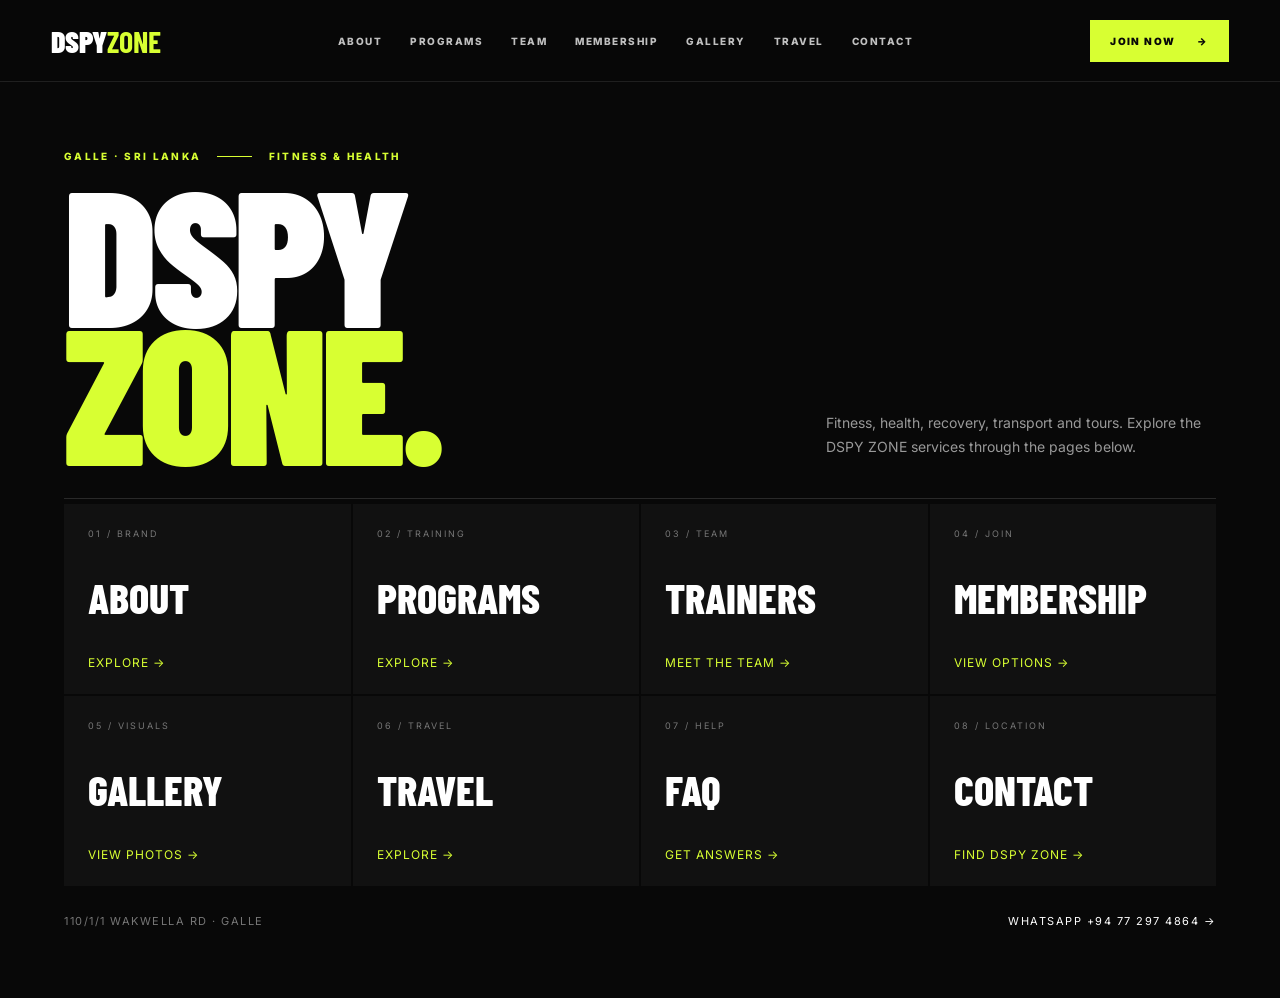
==== commit 304d3bb5: "Simplify homepage into navigation hub" ====
--- a/index.html
+++ b/index.html
@@ -3,12 +3,30 @@
 <head>
   <meta charset="UTF-8" />
   <meta name="viewport" content="width=device-width, initial-scale=1.0" />
-  <meta name="description" content="DSPY ZONE Fitness & Health Solution Center in Galle. Gym training, personal training, sport massage, transport and tours." />
+  <meta name="description" content="DSPY ZONE Fitness & Health Solution Center in Galle. Fitness, health, transport and tours." />
   <title>DSPY ZONE | Fitness, Health & Travel</title>
   <link rel="preconnect" href="https://fonts.googleapis.com">
   <link rel="preconnect" href="https://fonts.gstatic.com" crossorigin>
-  <link href="https://fonts.googleapis.com/css2?family=Barlow+Condensed:wght@400;500;600;700;800;900&family=Inter:wght@400;500;600;700&display=swap" rel="stylesheet">
-  <link rel="stylesheet" href="style.css?v=4" />
+  <link href="https://fonts.googleapis.com/css2?family=Barlow+Condensed:wght@500;600;700;800;900&family=Inter:wght@400;500;600;700&display=swap" rel="stylesheet">
+  <link rel="stylesheet" href="style.css?v=5" />
+  <style>
+    body{min-height:100vh;background:#080808;color:#fff}
+    .home{min-height:100vh;padding:150px 5vw 70px;max-width:1500px;margin:auto;display:flex;flex-direction:column;justify-content:center}
+    .home-top{display:flex;justify-content:space-between;align-items:flex-end;gap:30px;border-bottom:1px solid #292929;padding-bottom:40px;margin-bottom:5px}
+    .home-title{font:900 clamp(90px,15vw,210px)/.72 'Barlow Condensed';letter-spacing:-6px;margin:20px 0 0}
+    .home-title em{font-style:normal;color:var(--lime)}
+    .home-copy{max-width:390px;color:#999;line-height:1.7;font-size:14px}
+    .page-grid{display:grid;grid-template-columns:repeat(4,1fr);gap:2px}
+    .page-card{min-height:190px;background:#111;padding:24px;display:flex;flex-direction:column;justify-content:space-between;text-decoration:none;color:#fff;transition:.3s ease}
+    .page-card:hover{background:#181818;transform:translateY(-4px)}
+    .page-card small{color:#777;font-size:9px;letter-spacing:2px}
+    .page-card h2{font:800 42px/.85 'Barlow Condensed';margin:0}
+    .page-card span{font-size:12px;color:var(--lime);letter-spacing:1px}
+    .home-contact{display:flex;justify-content:space-between;align-items:center;padding-top:28px;color:#777;font-size:11px;letter-spacing:1.5px}
+    .home-contact a{color:#fff;text-decoration:none}
+    @media(max-width:900px){.page-grid{grid-template-columns:repeat(2,1fr)}.home-top{display:block}.home-copy{margin-top:35px}}
+    @media(max-width:560px){.home{padding:120px 18px 40px}.page-grid{grid-template-columns:1fr}.page-card{min-height:145px}.home-title{font-size:92px;letter-spacing:-4px}.home-contact{display:block;line-height:2.2}}
+  </style>
 </head>
 <body>
   <header class="nav" id="nav">
@@ -26,66 +44,32 @@
     <button class="menu" aria-label="Open menu"><span></span><span></span></button>
   </header>
 
-  <main id="top">
-    <section class="hero">
-      <div class="hero-image"></div><div class="hero-overlay"></div>
-      <div class="hero-content">
-        <p class="eyebrow reveal">GALLE · SRI LANKA <span></span> FITNESS & HEALTH</p>
-        <h1 class="reveal">TRAIN<br><i>HARD.</i><br>LIVE <i>STRONG.</i></h1>
-        <p class="hero-copy reveal">A training and wellness destination built around strength, consistency, coaching and recovery.</p>
-        <div class="hero-actions reveal">
-          <a class="btn btn-primary" href="https://wa.me/94772974864" target="_blank" rel="noreferrer">START YOUR JOURNEY <span>→</span></a>
-          <a class="text-link" href="programs.html">EXPLORE PROGRAMS <span>→</span></a>
-        </div>
+  <main class="home">
+    <section class="home-top">
+      <div>
+        <p class="eyebrow">GALLE · SRI LANKA <span></span> FITNESS & HEALTH</p>
+        <h1 class="home-title">DSPY<br><em>ZONE.</em></h1>
       </div>
-      <div class="hero-bottom reveal">
-        <div><strong>03</strong><span>GALLE<br>LOCATIONS</span></div>
-        <div><strong>07</strong><span>DAYS<br>OPEN</span></div>
-        <div><strong>02</strong><span>DIVISIONS<br>FITNESS + TRAVEL</span></div>
-        <div class="scroll">SCROLL TO TRAIN <span>↓</span></div>
-      </div>
+      <p class="home-copy">Fitness, health, recovery, transport and tours. Explore the DSPY ZONE services through the pages below.</p>
     </section>
 
-    <section class="proof section-pad">
-      <div class="proof-card"><span class="proof-label">GOOGLE PLACE</span><strong>4.5<span>/5</span></strong><p>159 reviews</p></div>
-      <div class="proof-card"><span class="proof-label">MAIN LOCATION</span><strong>110/1/1</strong><p>Wakwella Rd, Galle</p></div>
-      <div class="proof-card"><span class="proof-label">OPEN</span><strong>06:00—22:00</strong><p>Mon—Sat · Sun until 12:00</p></div>
-      <a class="proof-action" href="https://www.google.com/maps/search/?api=1&query=DSP%20Y%20Zone%20Gym%20110%2F1%2F1%20Wakwella%20Rd%20Galle" target="_blank" rel="noreferrer"><span>REAL-WORLD PHOTOS</span><b>VIEW ON GOOGLE <span>→</span></b></a>
+    <section class="page-grid" aria-label="DSPY ZONE pages">
+      <a class="page-card" href="about.html"><small>01 / BRAND</small><h2>ABOUT</h2><span>EXPLORE →</span></a>
+      <a class="page-card" href="programs.html"><small>02 / TRAINING</small><h2>PROGRAMS</h2><span>EXPLORE →</span></a>
+      <a class="page-card" href="trainers.html"><small>03 / TEAM</small><h2>TRAINERS</h2><span>MEET THE TEAM →</span></a>
+      <a class="page-card" href="membership.html"><small>04 / JOIN</small><h2>MEMBERSHIP</h2><span>VIEW OPTIONS →</span></a>
+      <a class="page-card" href="gallery.html"><small>05 / VISUALS</small><h2>GALLERY</h2><span>VIEW PHOTOS →</span></a>
+      <a class="page-card" href="travel.html"><small>06 / TRAVEL</small><h2>TRAVEL</h2><span>EXPLORE →</span></a>
+      <a class="page-card" href="faq.html"><small>07 / HELP</small><h2>FAQ</h2><span>GET ANSWERS →</span></a>
+      <a class="page-card" href="contact.html"><small>08 / LOCATION</small><h2>CONTACT</h2><span>FIND DSPY ZONE →</span></a>
     </section>
 
-    <section class="intro section-pad">
-      <div class="section-tag">01 / WHY DSPY</div>
-      <div class="intro-grid"><h2>MORE THAN<br>A <em>GYM.</em></h2><div><p class="lead">DSPY ZONE brings fitness, coaching, recovery and travel services together under one Galle based brand.</p><p>Train at DSPY ZONE with strength, cardio, personal training, ladies fitness, weight loss guidance and muscle building programs. Recover with sport massage. Travel with private transport and custom tours.</p><a class="arrow-link" href="about.html">DISCOVER DSPY ZONE <span>→</span></a></div></div>
-    </section>
-
-    <section class="programs section-pad" id="programs">
-      <div class="section-head"><div><div class="section-tag">02 / TRAINING</div><h2>FIND YOUR<br><em>PROGRAM.</em></h2></div><p>Different goals. One standard. Show up, train with purpose, keep progressing.</p></div>
-      <div class="program-grid">
-        <article class="program-card featured"><div class="program-bg bg-strength"></div><div class="program-num">01</div><div class="program-info"><h3>STRENGTH</h3><p>Build power, muscle and confidence with structured resistance training.</p><a href="programs.html">TRAIN FOR STRENGTH <span>→</span></a></div></article>
-        <article class="program-card"><div class="program-bg bg-cardio"></div><div class="program-num">02</div><div class="program-info"><h3>CARDIO</h3><p>Improve endurance, conditioning and everyday performance.</p><a href="programs.html">START CARDIO <span>→</span></a></div></article>
-        <article class="program-card"><div class="program-bg bg-personal"></div><div class="program-num">03</div><div class="program-info"><h3>PERSONAL TRAINING</h3><p>Goal focused coaching and exercise guidance built around your progress.</p><a href="programs.html">MEET A COACH <span>→</span></a></div></article>
-        <article class="program-card"><div class="program-bg bg-ladies"></div><div class="program-num">04</div><div class="program-info"><h3>LADIES FITNESS</h3><p>Focused training around strength, health and confidence.</p><a href="programs.html">GET STARTED <span>→</span></a></div></article>
-        <article class="program-card"><div class="program-bg bg-weight"></div><div class="program-num">05</div><div class="program-info"><h3>WEIGHT LOSS</h3><p>Training and practical fitness guidance for sustainable progress.</p><a href="programs.html">START TODAY <span>→</span></a></div></article>
-        <article class="program-card"><div class="program-bg bg-recovery"></div><div class="program-num">06</div><div class="program-info"><h3>SPORT MASSAGE</h3><p>Recovery support for active bodies and demanding training schedules.</p><a href="programs.html">BOOK RECOVERY <span>→</span></a></div></article>
-      </div>
-    </section>
-
-    <section class="manifesto"><div class="manifesto-inner"><div class="section-tag">03 / THE DSPY STANDARD</div><h2>SHOW UP.<br><span>PUT IN THE WORK.</span><br>GET BETTER.</h2><div class="manifesto-line"></div><p>Consistency beats shortcuts. Train with people who take their goals seriously.</p></div></section>
-
-    <section class="zone section-pad" id="zone"><div class="section-head"><div><div class="section-tag">04 / THE ZONE</div><h2>YOUR TRAINING<br><em>SPACE.</em></h2></div><p>Built for focused sessions, from first rep to final set.</p></div><div class="gallery"><div class="gallery-large image-gym-1"><span>01 / TRAINING FLOOR</span></div><div class="gallery-small image-gym-2"><span>02 / STRENGTH</span></div><div class="gallery-small image-gym-3"><span>03 / CONDITIONING</span></div></div><div class="gallery-note"><span>PHOTO PREVIEW</span><p>Temporary fitness imagery is used for this concept build. Replace with approved DSPY ZONE photos before launch.</p><a href="gallery.html">OPEN FULL GALLERY <span>→</span></a></div></section>
-
-    <section class="coaches section-pad" id="coaches"><div class="section-head"><div><div class="section-tag">05 / THE TEAM</div><h2>THE PEOPLE<br><em>BEHIND DSPY.</em></h2></div><p>The current DSPY ZONE team includes instructors, managers and fitness trainers.</p></div><div class="coach-grid"><article class="coach"><div class="coach-img coach-1"></div><div class="coach-meta"><span>01 / SENIOR INSTRUCTOR</span><h3>NETHUM<br>SENVIDU</h3></div></article><article class="coach"><div class="coach-img coach-2"></div><div class="coach-meta"><span>02 / MANAGER</span><h3>THUSHANI<br>NILANGA</h3></div></article><article class="coach"><div class="coach-img coach-3"></div><div class="coach-meta"><span>03 / PHYSICAL FITNESS TRAINER</span><h3>AMINDU<br>LAKSHAN</h3></div></article><article class="coach"><div class="coach-img coach-4"></div><div class="coach-meta"><span>04 / SENIOR MANAGER</span><h3>MINNADA<br>MUTHU</h3></div></article><article class="coach"><div class="coach-img coach-5"></div><div class="coach-meta"><span>05 / FITNESS TRAINER</span><h3>AVISHKA<br>IMASH</h3></div></article><article class="coach"><div class="coach-img coach-6"></div><div class="coach-meta"><span>06 / FITNESS TRAINER</span><h3>SASMITHA<br>DURAGE</h3></div></article></div><div class="gallery-note"><span>MEET THE TEAM</span><p>See all trainer profiles and contact options.</p><a href="trainers.html">VIEW TRAINERS <span>→</span></a></div></section>
-
-    <section class="travel section-pad" id="travel"><div class="section-head"><div><div class="section-tag">06 / TRANSPORT & TOURS</div><h2>FROM THE<br><em>ZONE.</em> TO<br>ANYWHERE.</h2></div><p>DSPY ZONE also handles private transport and Sri Lanka travel services from Galle.</p></div><div class="travel-grid"><article><span>01</span><h3>PRIVATE<br>TRANSPORT</h3><p>Private trips and tourist transport for local and visiting travelers.</p><a href="travel.html">REQUEST A RIDE <span>→</span></a></article><article><span>02</span><h3>GALLE<br>CITY TOURS</h3><p>Explore Galle with flexible sightseeing experiences for visitors and groups.</p><a href="travel.html">PLAN A TOUR <span>→</span></a></article><article><span>03</span><h3>DAY<br>TOURS</h3><p>Private day tours from Galle with flexible plans and local guidance.</p><a href="travel.html">PLAN YOUR DAY <span>→</span></a></article><article><span>04</span><h3>ROUND<br>TOURS</h3><p>Multi day private travel across Sri Lanka with custom itineraries.</p><a href="travel.html">PLAN A ROUTE <span>→</span></a></article><article><span>05</span><h3>AIRPORT<br>TRANSFER</h3><p>Galle and hotel transfers to and from the airport.</p><a href="travel.html">BOOK TRANSFER <span>→</span></a></article><article><span>06</span><h3>CUSTOM<br>TOURS</h3><p>Build your own Sri Lanka travel plan and request a custom quote.</p><a href="travel.html">BUILD A TRIP <span>→</span></a></article></div></section>
-
-    <section class="locations section-pad" id="branches"><div class="section-tag">07 / LOCATIONS</div><div class="locations-head"><h2>THREE PLACES.<br><em>ONE ZONE.</em></h2><a class="btn btn-primary" href="contact.html">FIND YOUR DSPY ZONE <span>→</span></a></div><div class="location-list"><div><span>01</span><h3>KALEGANA</h3><p>Wakwella Rd, Galle 80000</p><a href="https://www.google.com/maps/search/?api=1&query=DSPY%20ZONE%20Wakwella%20Road%20Galle" target="_blank" rel="noreferrer">GET DIRECTIONS <span>→</span></a></div><div><span>02</span><h3>GINTOTA</h3><p>Galle, Sri Lanka</p><a href="https://www.google.com/maps/search/?api=1&query=DSPY%20ZONE%20Gintota%20Galle" target="_blank" rel="noreferrer">GET DIRECTIONS <span>→</span></a></div><div><span>03</span><h3>DANGEDARA</h3><p>Galle, Sri Lanka</p><a href="https://www.google.com/maps/search/?api=1&query=DSPY%20ZONE%20Dangedara%20Galle" target="_blank" rel="noreferrer">GET DIRECTIONS <span>→</span></a></div></div></section>
-
-    <section class="faq section-pad"><div class="section-tag">08 / FAQ</div><div class="faq-grid"><h2>QUESTIONS.<br><em>ANSWERED.</em></h2><div class="faq-list"><details open><summary>What is DSPY ZONE?</summary><p>A Galle based fitness and health brand offering gym training, personal training, sport massage, and transport and tour services.</p></details><details><summary>Where are the gyms?</summary><p>DSPY ZONE lists fitness branches in Kalegana, Gintota and Dangedara in Galle.</p></details><details><summary>Do you offer personal training?</summary><p>Yes. Goal based personal training and fitness guidance are part of the fitness services.</p></details><details><summary>Do you provide transport?</summary><p>Yes. Private transport, Galle city tours, day tours, round tours, airport transfers and custom tours are available.</p></details></div></div></section>
-
-    <section class="cta"><div class="cta-bg"></div><div class="cta-inner"><p class="eyebrow">DSPY ZONE · GALLE</p><h2>YOUR NEXT<br><em>LEVEL</em> STARTS<br>HERE.</h2><a class="btn btn-primary" href="https://wa.me/94772974864" target="_blank" rel="noreferrer">TALK TO DSPY ZONE <span>→</span></a></div></section>
+    <div class="home-contact">
+      <span>110/1/1 WAKWELLA RD · GALLE</span>
+      <a href="https://wa.me/94772974864" target="_blank" rel="noreferrer">WHATSAPP +94 77 297 4864 →</a>
+    </div>
   </main>
 
-  <footer class="footer"><div class="footer-brand"><a class="brand" href="index.html"><span>DSPY</span><b>ZONE</b></a><p>Fitness · Health · Transport · Tours</p></div><div><span>CONTACT</span><a href="tel:+94772974864">+94 77 297 4864</a><a href="mailto:dspyzone@gmail.com">dspyzone@gmail.com</a></div><div><span>EXPLORE</span><a href="about.html">About</a><a href="programs.html">Programs</a><a href="trainers.html">Team</a><a href="membership.html">Membership</a></div><div><span>MORE</span><a href="gallery.html">Gallery</a><a href="travel.html">Travel</a><a href="faq.html">FAQ</a><a href="contact.html">Contact</a></div></footer>
-  <script src="script.js?v=4"></script>
+  <script src="script.js?v=5"></script>
 </body>
 </html>
